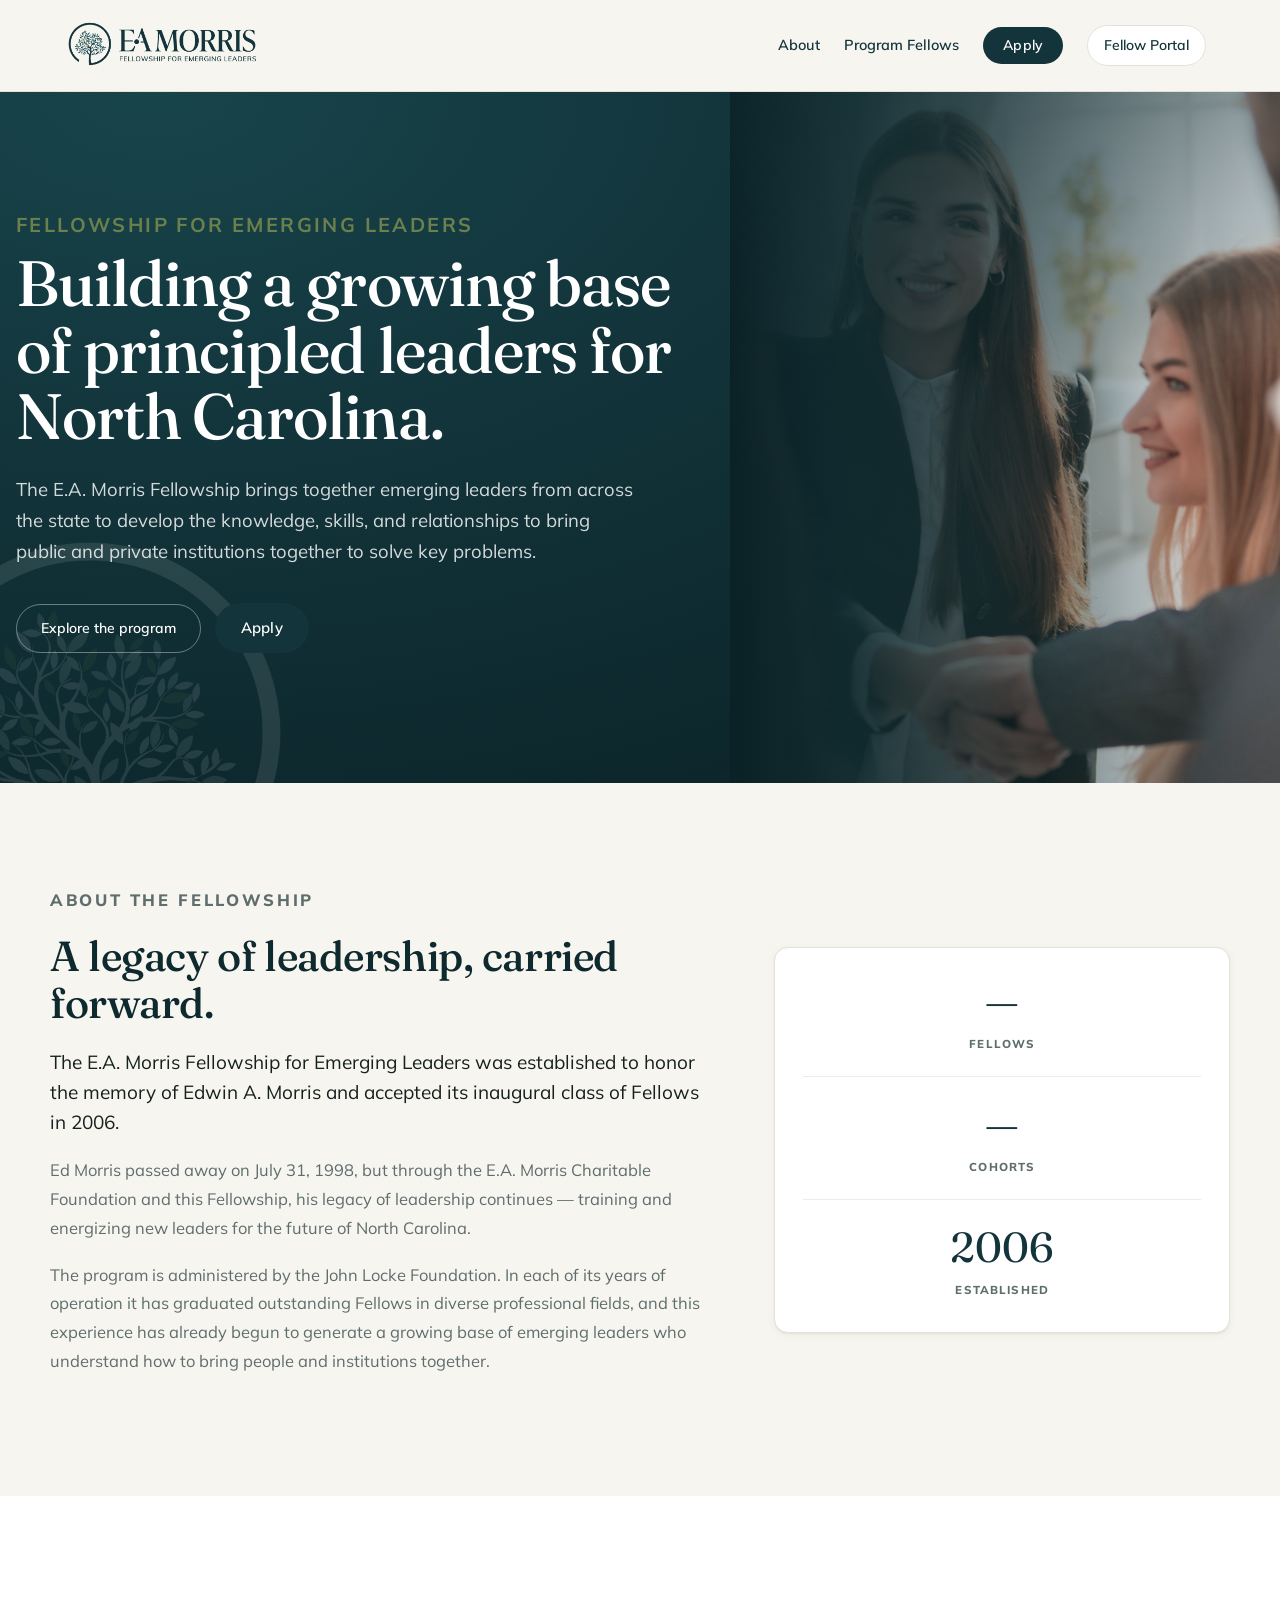
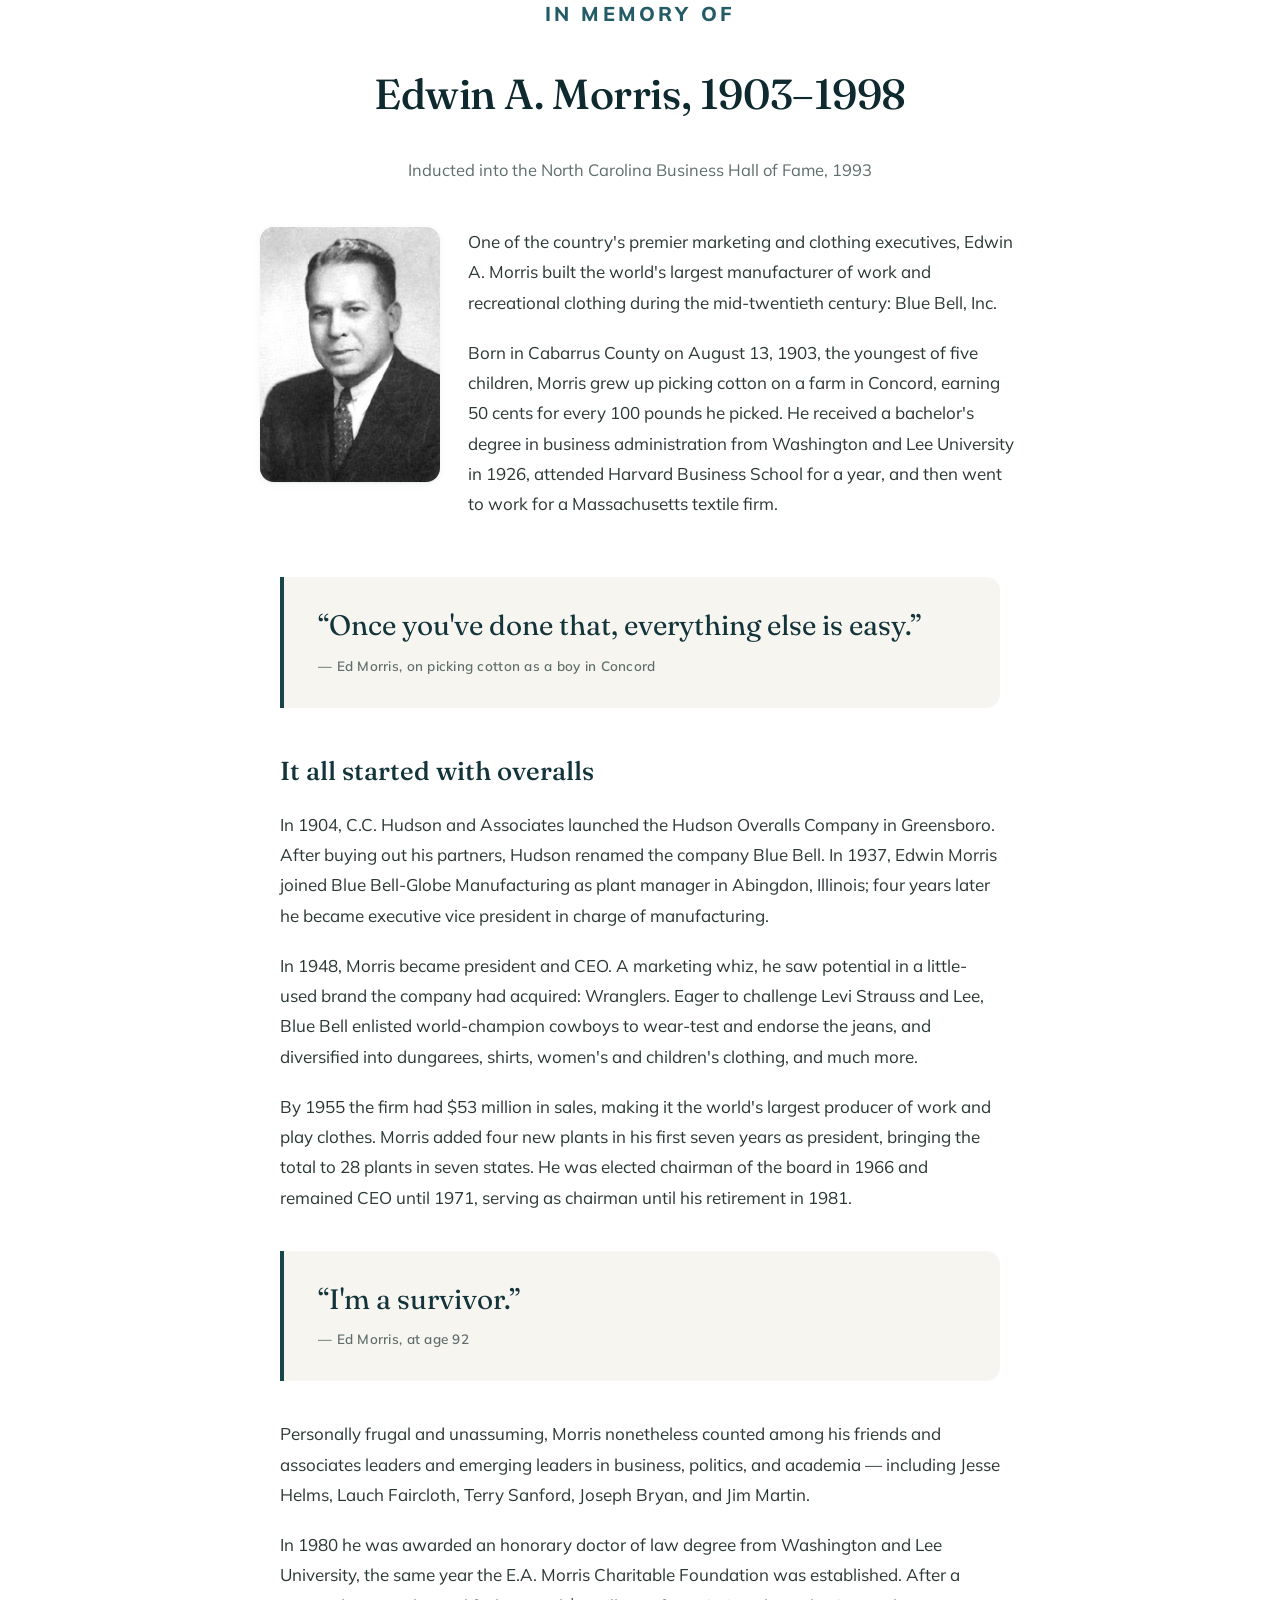
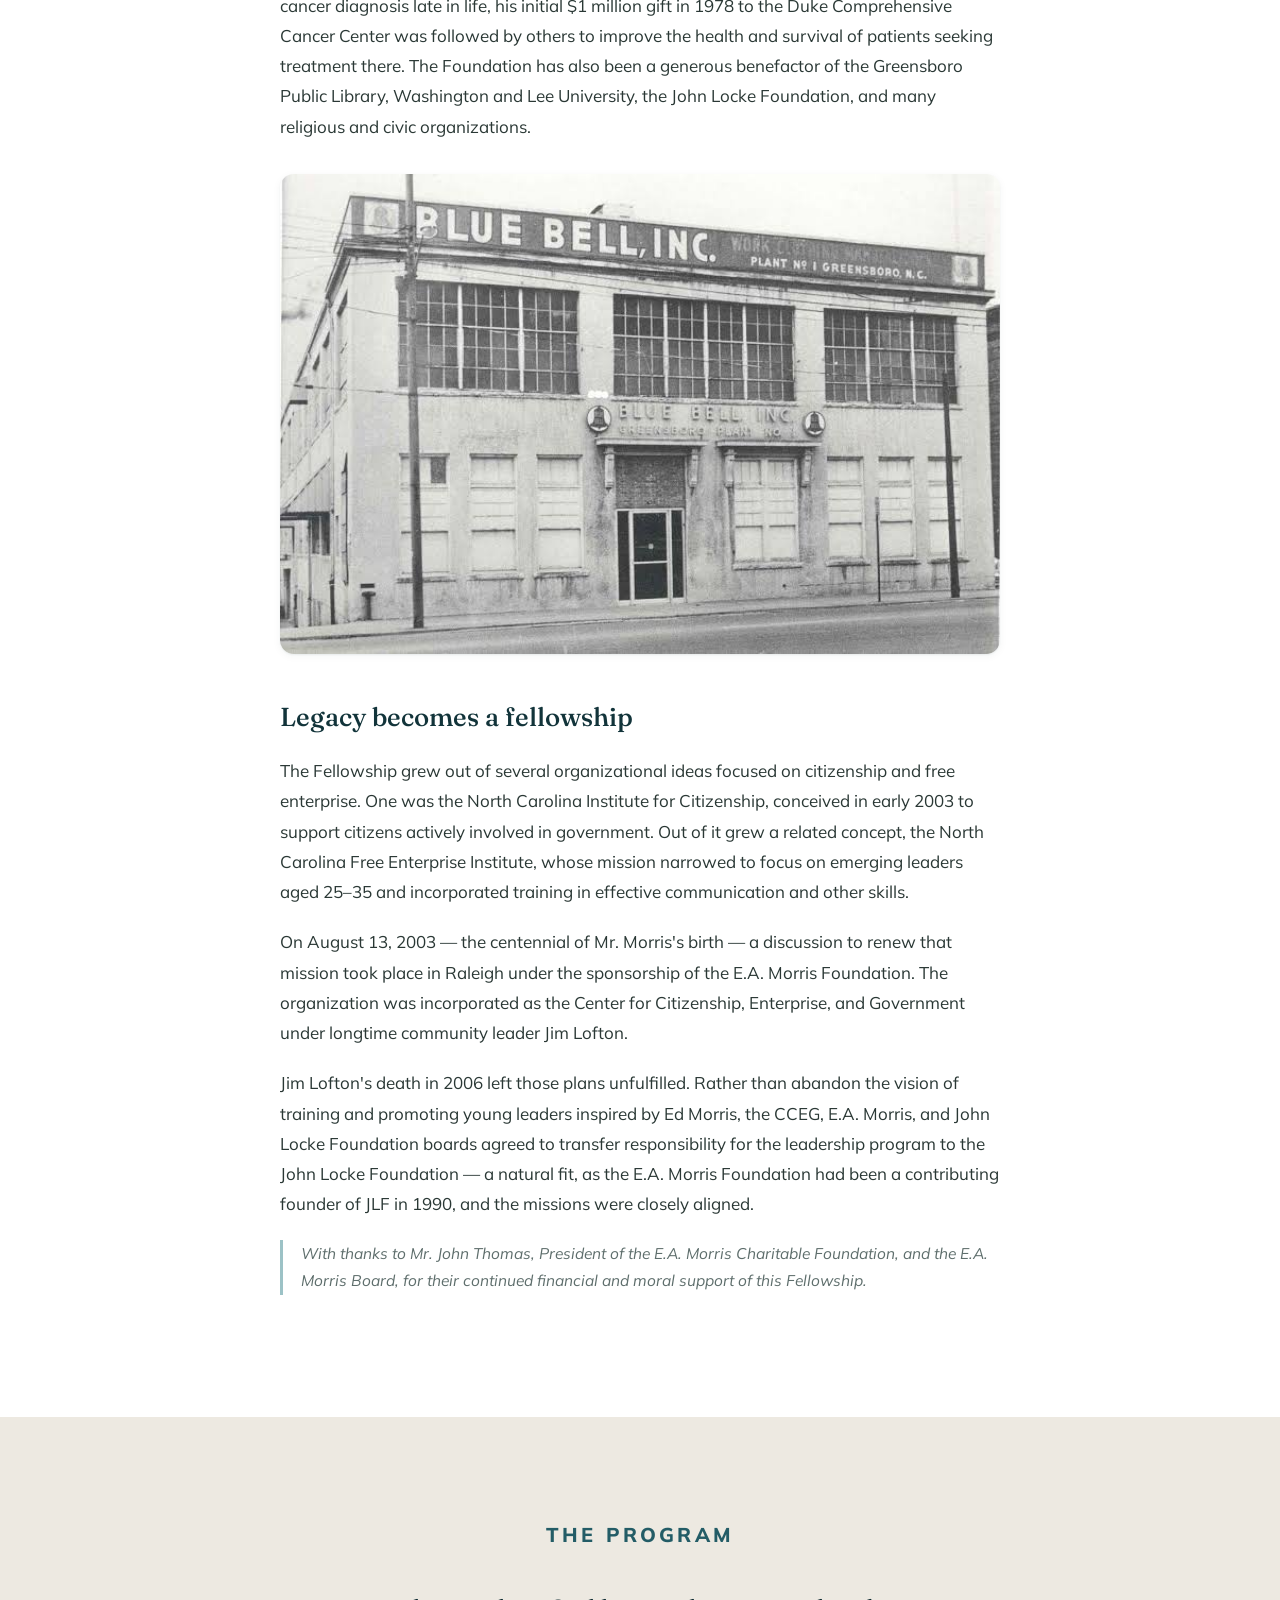
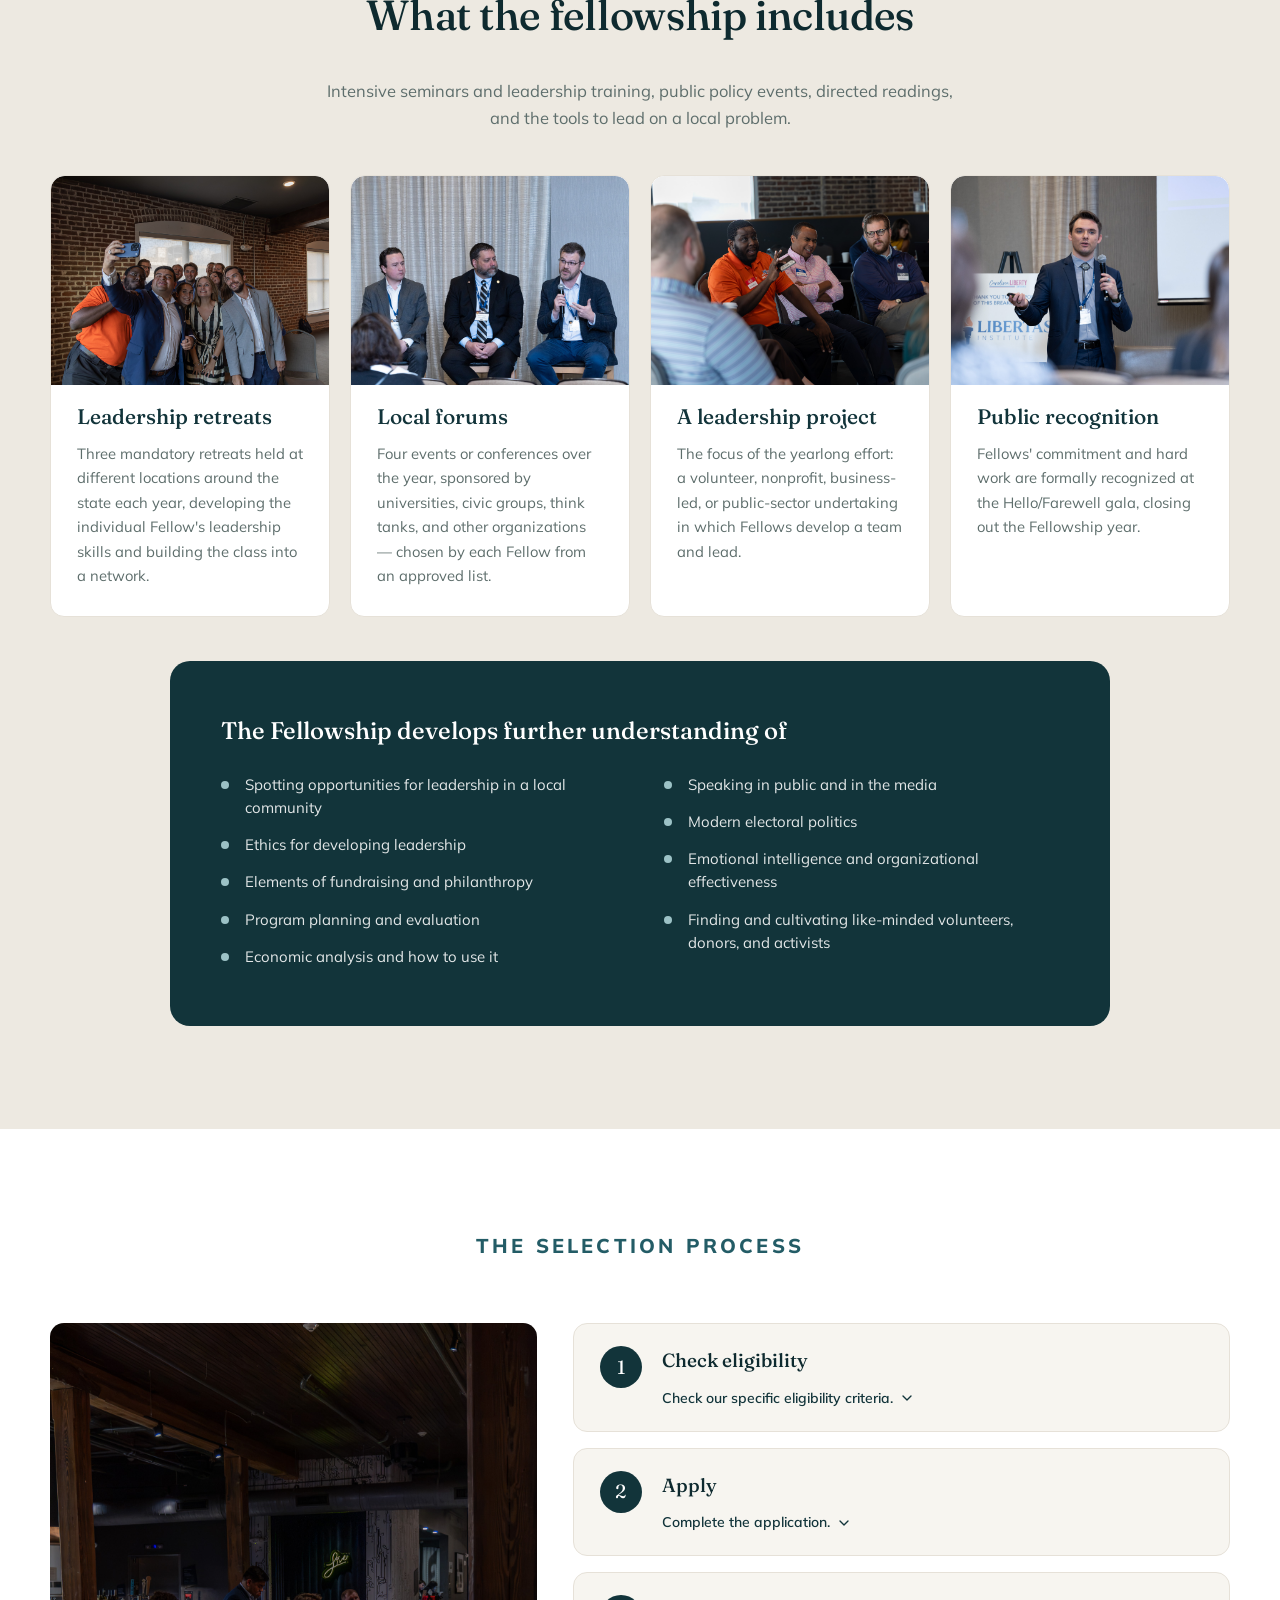
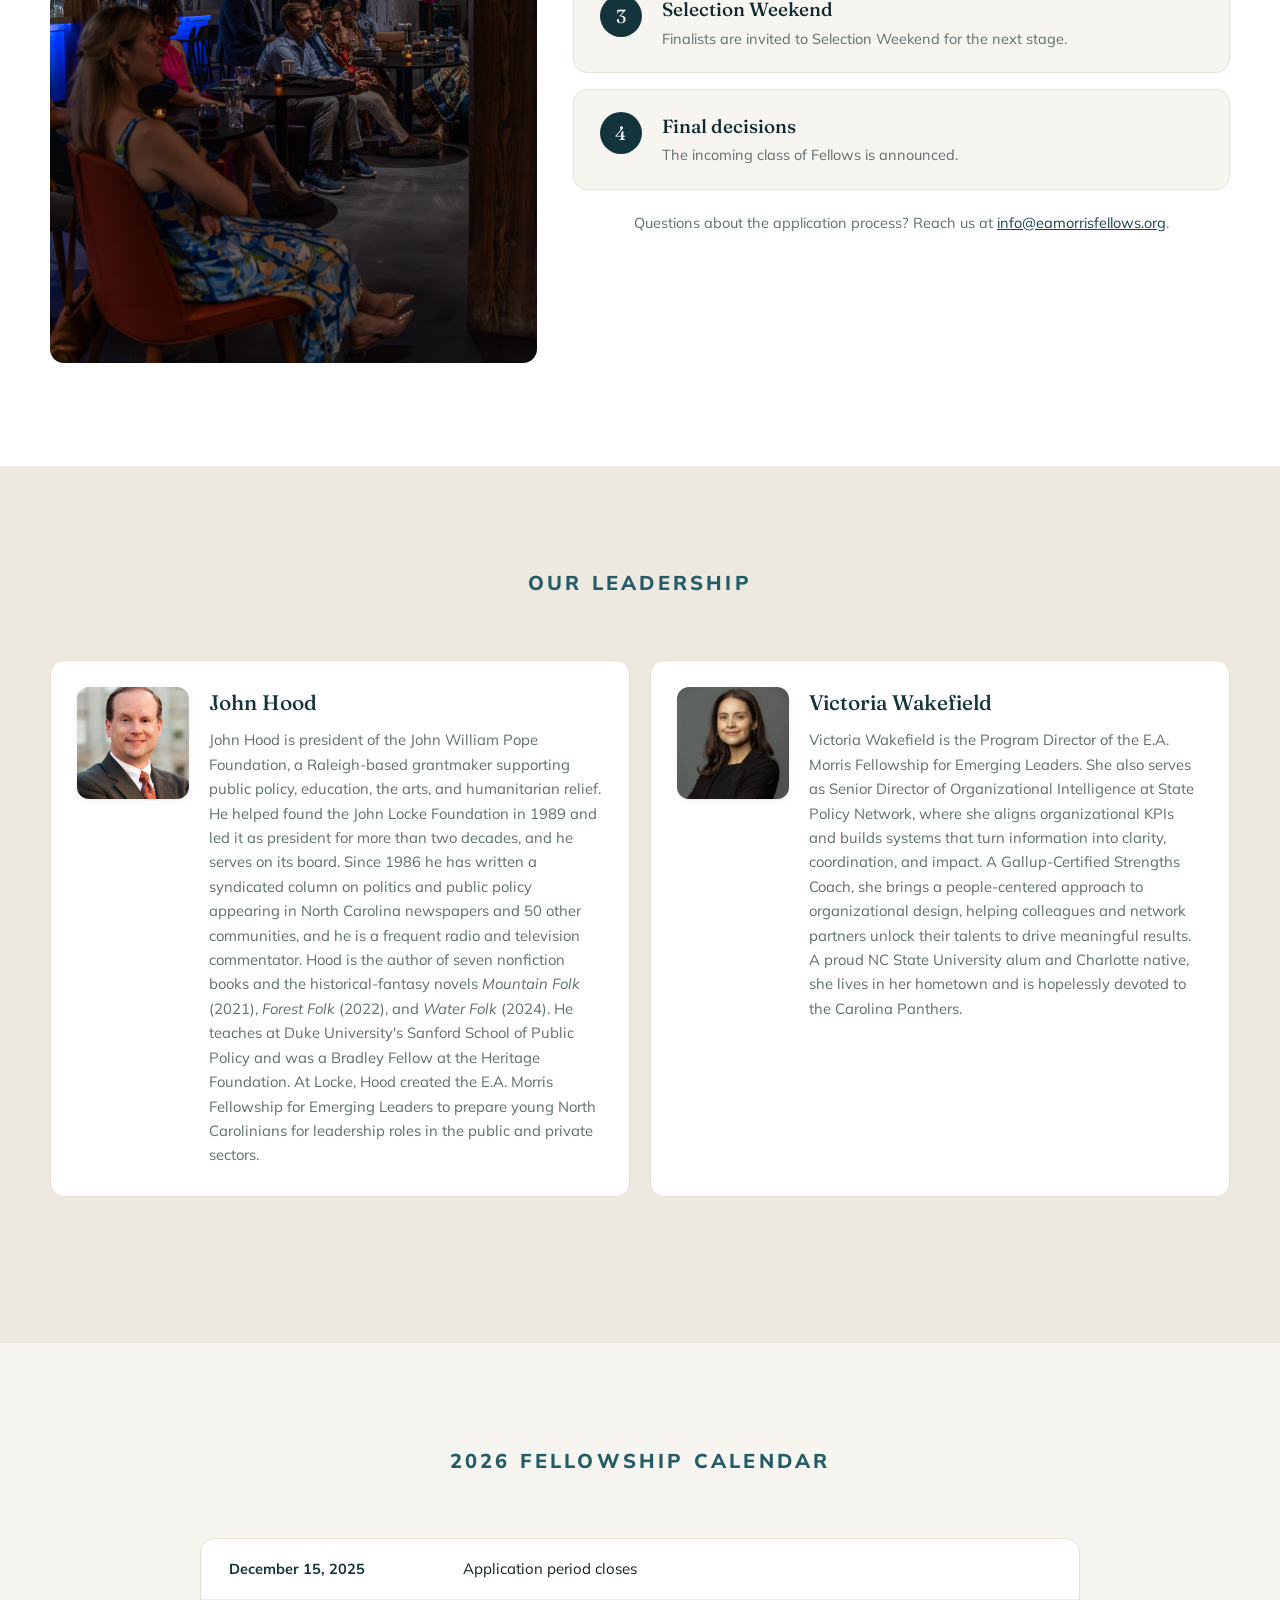
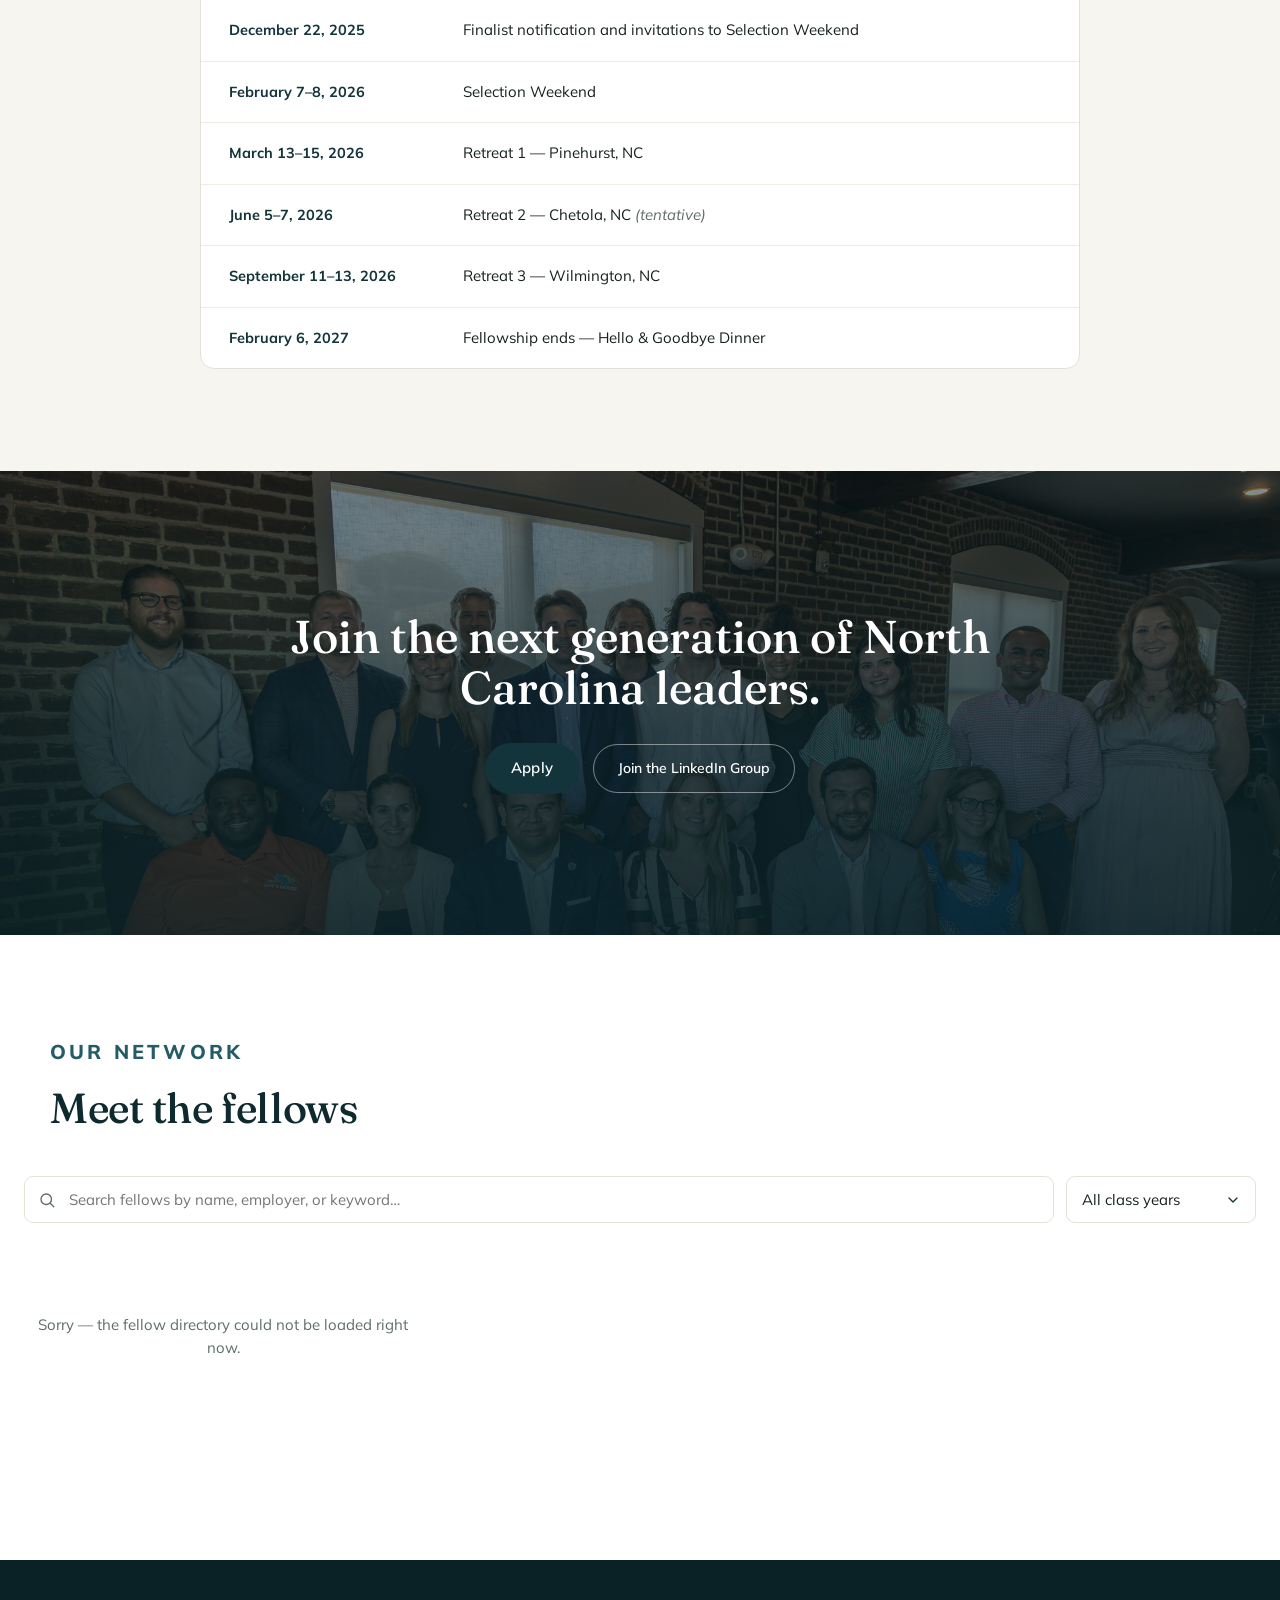
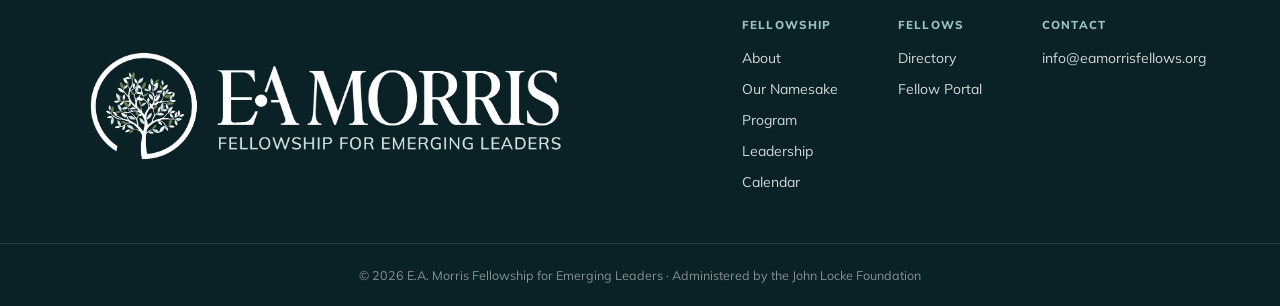
==== index.html @ ca5af984 "Set hero text nudge to 8px" ====
<!DOCTYPE html>
<html lang="en">
<head>
  <meta charset="UTF-8" />
  <meta name="viewport" content="width=device-width, initial-scale=1.0" />
  <title>E.A. Morris Fellowship for Emerging Leaders</title>
  <meta name="description" content="The E.A. Morris Fellowship for Emerging Leaders — building a growing base of principled leaders for the future of North Carolina." />
  <link rel="icon" href="Stylesheet+Logos/EAMorris-Icon-Color.png" />
  <link rel="preconnect" href="https://fonts.googleapis.com" />
  <link rel="preconnect" href="https://fonts.gstatic.com" crossorigin />
  <link href="https://fonts.googleapis.com/css2?family=Fraunces:opsz,wght@9..144,400;9..144,500;9..144,600;9..144,700&family=Mulish:wght@300;400;500;600;700&display=swap" rel="stylesheet" />
  <link rel="stylesheet" href="style.css?v=24" />
</head>
<body class="landing-body">
  <header class="site-header">
    <div class="site-header-inner">
      <a href="index.html" class="site-logo-link">
        <img class="site-logo" src="Stylesheet+Logos/EAMorris-Color-Horizontal.png" alt="EA Morris" />
      </a>
      <button class="menu-toggle" id="menuToggle" aria-label="Open menu" aria-expanded="false">
        <span></span><span></span><span></span>
      </button>
      <nav class="site-nav" id="siteNav">
        <a href="#about">About</a>
        <a href="#fellows">Program Fellows</a>
        <a href="#selection" class="btn-primary btn-apply">Apply</a>
        <a href="login.html" class="btn-ghost">Fellow Portal</a>
      </nav>
    </div>
  </header>

  <main>
    <!-- =============================== HERO =============================== -->
    <section class="hero">
      <div class="hero-inner">
        <p class="eyebrow">Fellowship for Emerging Leaders</p>
        <h1 class="hero-title">
          Building a growing base of principled leaders for North Carolina.
        </h1>
        <p class="hero-sub">
          The E.A. Morris Fellowship brings together emerging leaders from across
          the state to develop the knowledge, skills, and relationships to bring
          public and private institutions together to solve key problems.
        </p>
        <div class="hero-cta">
          <a href="#program" class="btn-ghost btn-ghost-light">Explore the program</a>
          <a href="#selection" class="btn-primary btn-inline">Apply</a>
        </div>
      </div>
      <div class="hero-photo-wrap" aria-hidden="true">
        <img class="hero-photo" src="AdobeStock_334153259.jpeg" alt="" onerror="this.parentElement.style.display='none'" />
      </div>
      <img class="hero-ring" src="Stylesheet+Logos/EAMorris-Icon-LightColor.png" alt="" aria-hidden="true" />
    </section>

    <!-- =============================== ABOUT ============================== -->
    <section id="about" class="section about-section">
      <div class="about-grid">
        <div class="about-copy">
          <p class="eyebrow eyebrow-dark">About the fellowship</p>
          <h2 class="section-title">A legacy of leadership, carried forward.</h2>
          <p class="lede">
            The E.A. Morris Fellowship for Emerging Leaders was established to
            honor the memory of Edwin A. Morris and accepted its inaugural class
            of Fellows in 2006.
          </p>
          <p>
            Ed Morris passed away on July 31, 1998, but through the E.A. Morris
            Charitable Foundation and this Fellowship, his legacy of leadership
            continues — training and energizing new leaders for the future of
            North Carolina.
          </p>
          <p>
            The program is administered by the John Locke Foundation. In each of
            its years of operation it has graduated outstanding Fellows in
            diverse professional fields, and this experience has already begun to
            generate a growing base of emerging leaders who understand how to
            bring people and institutions together.
          </p>
        </div>
        <aside class="about-stats">
          <div class="stat">
            <span class="stat-num" id="statFellows">—</span>
            <span class="stat-label">Fellows</span>
          </div>
          <div class="stat">
            <span class="stat-num" id="statCohorts">—</span>
            <span class="stat-label">Cohorts</span>
          </div>
          <div class="stat">
            <span class="stat-num" id="statYears">2006</span>
            <span class="stat-label">Established</span>
          </div>
        </aside>
      </div>
    </section>

    <!-- ============================== LEGACY ============================== -->
    <section id="legacy" class="section legacy-section">
      <div class="section-head center">
        <p class="eyebrow eyebrow-dark">In memory of</p>
        <h2 class="section-title">Edwin A. Morris, 1903&ndash;1998</h2>
        <p class="section-sub">Inducted into the North Carolina Business Hall of Fame, 1993</p>
      </div>

      <div class="bio-intro">
        <figure class="bio-portrait">
          <img src="EdMorrisSM.jpg" alt="Edwin A. Morris" onerror="this.parentElement.style.display='none'" />
        </figure>
        <div class="bio-intro-copy">
          <p>
            One of the country's premier marketing and clothing executives, Edwin
            A. Morris built the world's largest manufacturer of work and
            recreational clothing during the mid-twentieth century: Blue Bell, Inc.
          </p>
          <p>
            Born in Cabarrus County on August 13, 1903, the youngest of five
            children, Morris grew up picking cotton on a farm in Concord, earning
            50 cents for every 100 pounds he picked. He received a bachelor's
            degree in business administration from Washington and Lee University in
            1926, attended Harvard Business School for a year, and then went to work
            for a Massachusetts textile firm.
          </p>
        </div>
      </div>

      <div class="prose">
        <figure class="pullquote">
          <blockquote>&ldquo;Once you've done that, everything else is easy.&rdquo;</blockquote>
          <figcaption>— Ed Morris, on picking cotton as a boy in Concord</figcaption>
        </figure>

        <h3 class="prose-head">It all started with overalls</h3>
        <p>
          In 1904, C.C. Hudson and Associates launched the Hudson Overalls
          Company in Greensboro. After buying out his partners, Hudson renamed
          the company Blue Bell. In 1937, Edwin Morris joined Blue Bell-Globe
          Manufacturing as plant manager in Abingdon, Illinois; four years later
          he became executive vice president in charge of manufacturing.
        </p>
        <p>
          In 1948, Morris became president and CEO. A marketing whiz, he saw
          potential in a little-used brand the company had acquired: Wranglers.
          Eager to challenge Levi Strauss and Lee, Blue Bell enlisted
          world-champion cowboys to wear-test and endorse the jeans, and
          diversified into dungarees, shirts, women's and children's clothing,
          and much more.
        </p>
        <p>
          By 1955 the firm had $53 million in sales, making it the world's largest
          producer of work and play clothes. Morris added four new plants in his
          first seven years as president, bringing the total to 28 plants in
          seven states. He was elected chairman of the board in 1966 and remained
          CEO until 1971, serving as chairman until his retirement in 1981.
        </p>

        <figure class="pullquote">
          <blockquote>&ldquo;I'm a survivor.&rdquo;</blockquote>
          <figcaption>— Ed Morris, at age 92</figcaption>
        </figure>

        <p>
          Personally frugal and unassuming, Morris nonetheless counted among his
          friends and associates leaders and emerging leaders in business,
          politics, and academia — including Jesse Helms, Lauch Faircloth, Terry
          Sanford, Joseph Bryan, and Jim Martin.
        </p>
        <p>
          In 1980 he was awarded an honorary doctor of law degree from Washington
          and Lee University, the same year the E.A. Morris Charitable Foundation
          was established. After a cancer diagnosis late in life, his initial
          $1 million gift in 1978 to the Duke Comprehensive Cancer Center was
          followed by others to improve the health and survival of patients
          seeking treatment there. The Foundation has also been a generous
          benefactor of the Greensboro Public Library, Washington and Lee
          University, the John Locke Foundation, and many religious and civic
          organizations.
        </p>

        <figure class="bio-wide" aria-hidden="true">
          <img src="images.jpeg" alt="Historical photograph from Edwin A. Morris's career" onerror="this.parentElement.style.display='none'" />
        </figure>

        <h3 class="prose-head">Legacy becomes a fellowship</h3>
        <p>
          The Fellowship grew out of several organizational ideas focused on
          citizenship and free enterprise. One was the North Carolina Institute
          for Citizenship, conceived in early 2003 to support citizens actively
          involved in government. Out of it grew a related concept, the North
          Carolina Free Enterprise Institute, whose mission narrowed to focus on
          emerging leaders aged 25&ndash;35 and incorporated training in effective
          communication and other skills.
        </p>
        <p>
          On August 13, 2003 — the centennial of Mr. Morris's birth — a
          discussion to renew that mission took place in Raleigh under the
          sponsorship of the E.A. Morris Foundation. The organization was
          incorporated as the Center for Citizenship, Enterprise, and Government
          under longtime community leader Jim Lofton.
        </p>
        <p>
          Jim Lofton's death in 2006 left those plans unfulfilled. Rather than
          abandon the vision of training and promoting young leaders inspired by
          Ed Morris, the CCEG, E.A. Morris, and John Locke Foundation boards
          agreed to transfer responsibility for the leadership program to the
          John Locke Foundation — a natural fit, as the E.A. Morris Foundation
          had been a contributing founder of JLF in 1990, and the missions were
          closely aligned.
        </p>
        <p class="prose-note">
          With thanks to Mr. John Thomas, President of the E.A. Morris Charitable
          Foundation, and the E.A. Morris Board, for their continued financial
          and moral support of this Fellowship.
        </p>
      </div>
    </section>

    <!-- ============================== PROGRAM ============================= -->
    <section id="program" class="section program-section">
      <div class="section-head center">
        <p class="eyebrow eyebrow-dark">The program</p>
        <h2 class="section-title">What the fellowship includes</h2>
        <p class="section-sub">
          Intensive seminars and leadership training, public policy events,
          directed readings, and the tools to lead on a local problem.
        </p>
      </div>

      <div class="feature-grid">
        <div class="feature">
          <img class="feature-img" src="6N2A9871.jpg" alt="" onerror="this.style.display='none'" />
          <h3>Leadership retreats</h3>
          <p>
            Three mandatory retreats held at different locations around the
            state each year, developing the individual Fellow's leadership
            skills and building the class into a network.
          </p>
        </div>
        <div class="feature">
          <img class="feature-img" src="6N2A5479-1.jpg" alt="" onerror="this.style.display='none'" />
          <h3>Local forums</h3>
          <p>
            Four events or conferences over the year, sponsored by universities,
            civic groups, think tanks, and other organizations — chosen by each
            Fellow from an approved list.
          </p>
        </div>
        <div class="feature">
          <img class="feature-img" src="6N2A9530.jpg" alt="" onerror="this.style.display='none'" />
          <h3>A leadership project</h3>
          <p>
            The focus of the yearlong effort: a volunteer, nonprofit,
            business-led, or public-sector undertaking in which Fellows develop a
            team and lead.
          </p>
        </div>
        <div class="feature">
          <img class="feature-img" src="6N2A5671-1.jpg" alt="" onerror="this.style.display='none'" />
          <h3>Public recognition</h3>
          <p>
            Fellows' commitment and hard work are formally recognized at the
            Hello/Farewell gala, closing out the Fellowship year.
          </p>
        </div>
      </div>

      <div class="topics">
        <h3 class="topics-head">The Fellowship develops further understanding of</h3>
        <ul class="topics-list">
          <li>Spotting opportunities for leadership in a local community</li>
          <li>Ethics for developing leadership</li>
          <li>Elements of fundraising and philanthropy</li>
          <li>Program planning and evaluation</li>
          <li>Economic analysis and how to use it</li>
          <li>Speaking in public and in the media</li>
          <li>Modern electoral politics</li>
          <li>Emotional intelligence and organizational effectiveness</li>
          <li>Finding and cultivating like-minded volunteers, donors, and activists</li>
        </ul>
      </div>
    </section>

    <!-- ============================= SELECTION ============================ -->
    <section id="selection" class="section selection-section">
      <div class="section-head center">
        <p class="eyebrow eyebrow-dark">The Selection Process</p>
      </div>
      <div class="selection-layout">
        <figure class="selection-photo">
          <img src="6N2A9311.jpg" alt="" onerror="this.parentElement.style.display='none'" />
        </figure>
        <div class="selection-steps">
      <ol class="steps">
        <li><span class="step-num">1</span><div><h3>Check eligibility</h3>
          <details class="eligibility">
            <summary>Check our specific eligibility criteria. <svg class="step-chevron" viewBox="0 0 24 24" aria-hidden="true"><path d="M6 9l6 6 6-6" fill="none" stroke="currentColor" stroke-width="2" stroke-linecap="round" stroke-linejoin="round"/></svg></summary>
            <ul>
              <li>Between the ages of 25 and 40.</li>
              <li>Must be a resident of North Carolina and a U.S. citizen.</li>
              <li>Must be willing to complete a special project requiring teamwork, leadership, and innovative thinking on a local level.</li>
              <li>Candidates should avoid creating conflicting commitments with concurrent professional or personal development programs.</li>
              <li>Must be willing and able to attend all program events associated with the Fellowship.</li>
              <li>Must not be the spouse of a current or past Fellow.</li>
            </ul>
            <h4>Desirable characteristics</h4>
            <ul>
              <li>Interest and commitment to ethical, principled, and effective leadership, as demonstrated within a professional, government, church or community setting.</li>
              <li>Personal qualities should include integrity, intelligence and confidence, plus strong organizational, and oral and written communication skills.</li>
              <li>Professional or community experience that demonstrates work ethic, competence, leadership, reliability, and overall performance.</li>
              <li>Personal goals that are focused, positive, and include future-oriented objectives.</li>
            </ul>
          </details>
        </div></li>
        <li><span class="step-num">2</span><div><h3>Apply</h3>
          <details class="apply-details">
            <summary>Complete the application. <svg class="step-chevron" viewBox="0 0 24 24" aria-hidden="true"><path d="M6 9l6 6 6-6" fill="none" stroke="currentColor" stroke-width="2" stroke-linecap="round" stroke-linejoin="round"/></svg></summary>
            <p>Follow the application packet instructions and submit your application, résumé, and references by the deadline.</p>
          </details>
        </div></li>
        <li><span class="step-num">3</span><div><h3>Selection Weekend</h3><p>Finalists are invited to Selection Weekend for the next stage.</p></div></li>
        <li><span class="step-num">4</span><div><h3>Final decisions</h3><p>The incoming class of Fellows is announced.</p></div></li>
      </ol>
      <p class="calendar-note">
        Questions about the application process? Reach us at
        <a href="mailto:info@eamorrisfellows.org">info@eamorrisfellows.org</a>.
      </p>
        </div>
      </div>
    </section>

    <!-- ============================== LEADERSHIP ============================= -->
    <section id="leadership" class="section leadership-section">
      <div class="section-head center">
        <p class="eyebrow eyebrow-dark">Our Leadership</p>
      </div>
      <div class="feature-grid">
        <div class="feature leadership-card">
          <img class="leader-photo" src="John-Hood-e1689003712813.jpeg" alt="John Hood" onerror="this.style.display='none'" />
          <div class="leader-body">
            <h3>John Hood</h3>
          <p>
            John Hood is president of the John William Pope Foundation, a
            Raleigh-based grantmaker supporting public policy, education, the
            arts, and humanitarian relief. He helped found the John Locke
            Foundation in 1989 and led it as president for more than two
            decades, and he serves on its board. Since 1986 he has written a
            syndicated column on politics and public policy appearing in
            North Carolina newspapers and 50 other communities, and he is a
            frequent radio and television commentator. Hood is the author of
            seven nonfiction books and the historical-fantasy novels
            <em>Mountain Folk</em> (2021), <em>Forest Folk</em> (2022), and
            <em>Water Folk</em> (2024). He teaches at Duke University's Sanford
            School of Public Policy and was a Bradley Fellow at the Heritage
            Foundation. At Locke, Hood created the E.A. Morris Fellowship for
            Emerging Leaders to prepare young North Carolinians for leadership
            roles in the public and private sectors.
          </p>
          </div>
        </div>
        <div class="feature leadership-card">
          <img class="leader-photo" src="D48A9075-Edit-300x300-1.jpg" alt="Victoria Wakefield" onerror="this.style.display='none'" />
          <div class="leader-body">
            <h3>Victoria Wakefield</h3>
          <p>
            Victoria Wakefield is the Program Director of the E.A. Morris
            Fellowship for Emerging Leaders. She also serves as Senior
            Director of Organizational Intelligence at State Policy Network,
            where she aligns organizational KPIs and builds systems that turn
            information into clarity, coordination, and impact. A
            Gallup-Certified Strengths Coach, she brings a people-centered
            approach to organizational design, helping colleagues and network
            partners unlock their talents to drive meaningful results. A proud
            NC State University alum and Charlotte native, she lives in her
            hometown and is hopelessly devoted to the Carolina Panthers.
          </p>
          </div>
        </div>
      </div>
    </section>

    <!-- ============================= CALENDAR ============================= -->
    <section id="calendar" class="section calendar-section">
      <div class="section-head center">
        <p class="eyebrow eyebrow-dark">2026 Fellowship Calendar</p>
      </div>
      <div class="calendar-table">
        <div class="cal-row"><span class="cal-date">December 15, 2025</span><span class="cal-event">Application period closes</span></div>
        <div class="cal-row"><span class="cal-date">December 22, 2025</span><span class="cal-event">Finalist notification and invitations to Selection Weekend</span></div>
        <div class="cal-row"><span class="cal-date">February 7&ndash;8, 2026</span><span class="cal-event">Selection Weekend</span></div>
        <div class="cal-row"><span class="cal-date">March 13&ndash;15, 2026</span><span class="cal-event">Retreat 1 — Pinehurst, NC</span></div>
        <div class="cal-row"><span class="cal-date">June 5&ndash;7, 2026</span><span class="cal-event">Retreat 2 — Chetola, NC <em>(tentative)</em></span></div>
        <div class="cal-row"><span class="cal-date">September 11&ndash;13, 2026</span><span class="cal-event">Retreat 3 — Wilmington, NC</span></div>
        <div class="cal-row"><span class="cal-date">February 6, 2027</span><span class="cal-event">Fellowship ends — Hello &amp; Goodbye Dinner</span></div>
      </div>
    </section>

    <!-- ============================== FINAL CTA =========================== -->
    <section class="final-cta">
      <img class="final-cta-photo" src="6N2A9860.jpg" alt="" onerror="this.style.display='none'" />
      <div class="final-cta-overlay" aria-hidden="true"></div>
      <div class="final-cta-inner">
        <h2 class="final-cta-title">Join the next generation of North Carolina leaders.</h2>
        <div class="final-cta-buttons">
          <a href="#selection" class="btn-primary btn-inline">Apply</a>
          <a href="#" class="btn-ghost btn-ghost-light">Join the LinkedIn Group</a>
        </div>
      </div>
    </section>

    <!-- ============================== FELLOWS ============================= -->
    <section id="fellows" class="section fellows-section">
      <div class="section-head">
        <div>
          <p class="eyebrow eyebrow-dark">Our network</p>
          <h2 class="section-title">Meet the fellows</h2>
        </div>
      </div>

      <div class="toolbar">
        <div class="search">
          <svg viewBox="0 0 24 24" aria-hidden="true"><path d="M21 21l-4.3-4.3M11 18a7 7 0 1 1 0-14 7 7 0 0 1 0 14z" fill="none" stroke="currentColor" stroke-width="1.8" stroke-linecap="round"/></svg>
          <input type="search" id="fellowSearch" placeholder="Search fellows by name, employer, or keyword…" />
        </div>
        <select id="classYear" class="select"><option value="">All class years</option></select>
      </div>

      <div id="fellowGrid" class="fellow-grid"></div>
      <p class="empty" id="emptyState" hidden>No fellows match your search.</p>
      <div class="load-more-wrap">
        <button class="btn-ghost" id="loadMore" hidden>Show more fellows</button>
      </div>
    </section>
  </main>

  <footer class="site-footer">
    <div class="site-footer-inner">
      <div class="footer-brand">
        <a href="index.html" class="footer-logo-link">
          <img class="footer-logo" src="Stylesheet+Logos/EAMorris-LightColor-Horizontal.png" alt="EA Morris" />
        </a>
      </div>
      <div class="footer-cols">
        <div>
          <h4>Fellowship</h4>
          <a href="#about">About</a>
          <a href="#legacy">Our Namesake</a>
          <a href="#program">Program</a>
          <a href="#leadership">Leadership</a>
          <a href="#calendar">Calendar</a>
        </div>
        <div>
          <h4>Fellows</h4>
          <a href="#fellows">Directory</a>
          <a href="login.html">Fellow Portal</a>
        </div>
        <div>
          <h4>Contact</h4>
          <a href="mailto:info@eamorrisfellows.org">info@eamorrisfellows.org</a>
        </div>
      </div>
    </div>
    <p class="footer-fine">
      © <span id="year"></span> E.A. Morris Fellowship for Emerging Leaders ·
      Administered by the John Locke Foundation
    </p>
  </footer>

  <!-- Fellow bio modal -->
  <div class="modal-scrim" id="modalScrim" hidden></div>
  <div class="modal" id="modal" hidden role="dialog" aria-modal="true" aria-label="Fellow biography">
    <button class="modal-close" id="modalClose" aria-label="Close">×</button>
    <div class="modal-body" id="modalBody"></div>
  </div>

  <script src="config.js?v=6"></script>
  <script src="demo-data.js?v=6"></script>
  <script src="landing.js?v=6"></script>
</body>
</html>
---- style.css ----
/* ==========================================================================
   EA Morris Fellowship — Portal styles
   Brand: deep teal, cream, serif headlines (IvyPresto → Fraunces),
   sans body (Muli → Mulish).
   ========================================================================== */

:root {
  --teal-950: #0A2126;
  --teal-900: #0E2A2F;
  --teal-800: #12343A; /* primary brand colour, sampled from the logo */
  --teal-700: #18444C;
  --teal-600: #235C66;
  --teal-500: #2F7480;
  --teal-300: #9CC2C6;
  --teal-100: #DCEAEB;

  --cream: #F7F5F0;
  --cream-dark: #EDE9E1;
  --paper: #FFFFFF;
  --ink: #16211F;
  --muted: #5E6E6C;
  --line: #E6E1D8;
  --line-soft: #F0ECE4;

  --gold: #C8A24A;

  --deep-teal: #0E414D;
  --olive-green: #6B804D;
  --pale-mint: #D0E3E1;
  --dark-teal: #12343A; /* same as --teal-800 */
  --color-white: #FFFFFF; /* same as --paper */

  --radius: 14px;
  --radius-sm: 9px;
  --shadow-sm: 0 1px 2px rgba(18, 52, 58, 0.06), 0 2px 8px rgba(18, 52, 58, 0.05);
  --shadow-md: 0 6px 22px rgba(18, 52, 58, 0.10);
  --shadow-lg: 0 24px 60px rgba(18, 52, 58, 0.22);

  --serif: "Fraunces", Georgia, "Times New Roman", serif;
  --sans: "Mulish", -apple-system, BlinkMacSystemFont, "Segoe UI", Roboto, sans-serif;
}

* { box-sizing: border-box; }

/* The `hidden` attribute must always win. Several components below set an
   explicit `display` (e.g. `.gate { display: flex }`), which otherwise
   overrides the browser's default `[hidden] { display: none }`. */
[hidden] { display: none !important; }

html, body { margin: 0; padding: 0; }

body {
  font-family: var(--sans);
  color: var(--ink);
  background: var(--cream);
  -webkit-font-smoothing: antialiased;
  line-height: 1.5;
}

h1, h2, h3, h4 { font-family: var(--serif); font-weight: 500; margin: 0; }

a { color: var(--teal-700); }

button { font-family: inherit; cursor: pointer; }

input, select { font-family: inherit; }

/* ==========================================================================
   Buttons & form controls
   ========================================================================== */
.btn-primary {
  display: inline-flex;
  align-items: center;
  justify-content: center;
  gap: 10px;
  width: 100%;
  padding: 14px 20px;
  border: none;
  border-radius: var(--radius-sm);
  background: var(--teal-800);
  color: #fff;
  font-size: 15px;
  font-weight: 600;
  letter-spacing: 0.01em;
  text-decoration: none;
  transition: background 0.18s ease, transform 0.12s ease;
}
.btn-primary:hover { background: var(--teal-700); }
.btn-primary:active { transform: translateY(1px); }
.btn-primary.loading { pointer-events: none; }
.btn-primary .spinner { display: none; }

.btn-primary.loading .btn-label { opacity: 0.55; }
.btn-primary.loading .spinner {
  display: inline-block;
  width: 16px; height: 16px;
  border: 2px solid rgba(255, 255, 255, 0.4);
  border-top-color: #fff;
  border-radius: 50%;
  animation: spin 0.7s linear infinite;
}

.btn-small {
  display: inline-block;
  padding: 8px 14px;
  border-radius: 999px;
  background: var(--teal-100);
  color: var(--teal-800);
  font-size: 13px;
  font-weight: 600;
  text-decoration: none;
  transition: background 0.16s ease;
}
.btn-small:hover { background: var(--teal-300); }

.btn-ghost {
  padding: 9px 16px;
  border: 1px solid var(--line);
  border-radius: 999px;
  background: #fff;
  color: var(--teal-800);
  font-size: 14px;
  font-weight: 600;
  text-decoration: none;
  transition: border-color 0.16s ease, background 0.16s ease;
}
.btn-ghost:hover { border-color: var(--teal-500); background: var(--teal-100); }

input[type="password"],
input[type="text"],
input[type="search"],
.select {
  width: 100%;
  padding: 13px 15px;
  border: 1px solid var(--line);
  border-radius: var(--radius-sm);
  background: #fff;
  color: var(--ink);
  font-size: 15px;
  outline: none;
  transition: border-color 0.16s ease, box-shadow 0.16s ease;
}
input:focus, .select:focus {
  border-color: var(--teal-500);
  box-shadow: 0 0 0 3px rgba(47, 116, 128, 0.15);
}
.select {
  -webkit-appearance: none;
  -moz-appearance: none;
  appearance: none;
  padding-right: 44px;
  background-image: url("data:image/svg+xml,%3Csvg xmlns='http://www.w3.org/2000/svg' width='16' height='16' viewBox='0 0 24 24' fill='none' stroke='%2312343A' stroke-width='2' stroke-linecap='round' stroke-linejoin='round'%3E%3Cpath d='M6 9l6 6 6-6'/%3E%3C/svg%3E");
  background-repeat: no-repeat;
  background-position: right 14px center;
  background-size: 16px 16px;
  cursor: pointer;
}

@keyframes spin { to { transform: rotate(360deg); } }

/* ==========================================================================
   Auth (login) page
   ========================================================================== */
.auth-body { min-height: 100vh; }

.auth-layout {
  display: grid;
  grid-template-columns: 1.05fr 1fr;
  min-height: 100vh;
}

.auth-brand {
  position: relative;
  overflow: hidden;
  background:
    radial-gradient(120% 120% at 15% 0%, var(--teal-700) 0%, var(--teal-800) 45%, var(--teal-950) 100%);
  color: #fff;
  display: flex;
  align-items: center;
  padding: 64px clamp(28px, 4vw, 64px) 64px clamp(32px, 6vw, 96px);
}
.auth-brand-inner { position: relative; z-index: 2; max-width: 520px; width: 100%; margin-right: auto; }

.brand-link { display: inline-flex; align-items: center; margin-bottom: 44px; }
.brand-logo { height: auto; width: auto; max-height: clamp(110px, 12vw, 170px); max-width: 100%; }

.auth-headline {
  font-size: clamp(38px, 4.4vw, 60px);
  line-height: 1.04;
  letter-spacing: -0.01em;
  margin-bottom: 22px;
}

.auth-sub {
  font-size: 17px;
  line-height: 1.65;
  color: rgba(255, 255, 255, 0.82);
  max-width: 440px;
  margin: 0;
}

.auth-points { list-style-type: disc; margin: 0; padding-left: 22px; }
.auth-points li {
  margin-bottom: 14px;
  font-size: 15px;
  color: rgba(255, 255, 255, 0.9);
}

/* Decorative tree icon, echoing the brand mark */
.auth-ring {
  position: absolute;
  right: -120px; bottom: -140px;
  width: 420px; height: auto;
  opacity: 0.08;
  z-index: 1;
  pointer-events: none;
}

.auth-panel {
  display: flex;
  align-items: center;
  justify-content: center;
  padding: 48px 24px;
  background: var(--cream);
}

.auth-card {
  width: 100%;
  max-width: 400px;
  background: var(--paper);
  border: 1px solid var(--line);
  border-radius: 20px;
  padding: 44px 40px;
  box-shadow: var(--shadow-md);
}
.auth-card-logo { display: none; height: 34px; width: auto; margin-bottom: 24px; }

.auth-title { font-size: 30px; margin-bottom: 6px; }
.auth-hint { color: var(--muted); font-size: 14.5px; margin: 0 0 28px; }

.field { margin-bottom: 18px; }
.field label {
  display: block;
  font-size: 13px;
  font-weight: 700;
  letter-spacing: 0.02em;
  text-transform: uppercase;
  color: var(--teal-700);
  margin-bottom: 8px;
}

.password-wrap { position: relative; }
.password-wrap input { padding-right: 64px; }
.toggle-pw {
  position: absolute;
  right: 6px; top: 50%;
  transform: translateY(-50%);
  border: none;
  background: none;
  color: var(--teal-600);
  font-size: 13px;
  font-weight: 700;
  padding: 8px 10px;
  border-radius: 7px;
}
.toggle-pw:hover { background: var(--teal-100); }

.error-message {
  color: #B4341F;
  font-size: 13.5px;
  margin: 9px 0 0;
  min-height: 18px;
}

.auth-foot {
  margin: 22px 0 0;
  text-align: center;
  font-size: 12.5px;
  color: var(--muted);
}

/* ==========================================================================
   App shell
   ========================================================================== */
.app-body { background: var(--cream); }

.gate {
  position: fixed;
  inset: 0;
  display: flex;
  flex-direction: column;
  align-items: center;
  justify-content: center;
  gap: 18px;
  background: var(--cream);
  color: var(--muted);
  z-index: 50;
}
.gate-spinner {
  width: 34px; height: 34px;
  border: 3px solid var(--teal-100);
  border-top-color: var(--teal-700);
  border-radius: 50%;
  animation: spin 0.8s linear infinite;
}

.app-header {
  position: sticky;
  top: 0;
  z-index: 30;
  background: rgba(255, 255, 255, 0.92);
  backdrop-filter: saturate(140%) blur(10px);
  border-bottom: 1px solid var(--line);
}
.app-header-inner {
  max-width: 1180px;
  margin: 0 auto;
  padding: 14px 24px;
  display: flex;
  align-items: center;
  gap: 28px;
}
.app-logo { height: 48px; width: auto; }

.tabs { display: flex; gap: 4px; margin-left: 8px; }
.tab {
  border: none;
  background: none;
  padding: 10px 16px 8px;
  font-size: 15px;
  font-weight: 600;
  color: var(--muted);
  text-decoration: none;
  border-bottom: 2px solid transparent;
  transition: border-color 0.16s ease, color 0.16s ease;
}
.tab:hover { color: var(--teal-600); border-bottom-color: var(--teal-300); }
.tab.active { color: var(--teal-800); border-bottom-color: var(--teal-800); }

.header-actions { margin-left: auto; display: flex; align-items: center; gap: 12px; }

.app-main {
  max-width: 1180px;
  margin: 0 auto;
  padding: 40px 24px 80px;
}

.panel { display: none; }
.panel.active { display: block; animation: fade 0.25s ease; }
@keyframes fade { from { opacity: 0; transform: translateY(6px); } to { opacity: 1; transform: none; } }

.panel-head {
  display: flex;
  align-items: flex-end;
  justify-content: space-between;
  gap: 16px;
  margin-bottom: 24px;
}
.panel-title { font-size: 34px; letter-spacing: -0.01em; }
.panel-desc { color: var(--muted); margin: 6px 0 0; font-size: 15px; }
.count {
  font-size: 13px;
  font-weight: 700;
  color: var(--teal-700);
  background: var(--teal-100);
  padding: 7px 14px;
  border-radius: 999px;
  white-space: nowrap;
}

.toolbar {
  display: flex;
  flex-wrap: wrap;
  gap: 12px;
  margin-bottom: 28px;
}
.search {
  position: relative;
  flex: 1 1 320px;
  min-width: 240px;
}
.search svg {
  position: absolute;
  left: 14px; top: 50%;
  transform: translateY(-50%);
  width: 18px; height: 18px;
  color: var(--muted);
  pointer-events: none;
}
.search input { padding-left: 44px; }
.toolbar .select { flex: 0 1 190px; min-width: 150px; cursor: pointer; }

/* --------------------------- Job cards -------------------------------- */
.card-grid {
  display: grid;
  grid-template-columns: repeat(auto-fill, minmax(320px, 1fr));
  gap: 20px;
}
.job-card {
  position: relative;
  background: var(--paper);
  border: 1px solid var(--line);
  border-radius: var(--radius);
  padding: 24px;
  display: flex;
  flex-direction: column;
  gap: 14px;
  transition: box-shadow 0.2s ease, transform 0.2s ease, border-color 0.2s ease;
}
.job-card:hover {
  box-shadow: var(--shadow-md);
  transform: translateY(-2px);
  border-color: var(--teal-300);
}
.job-card.featured { border-color: var(--teal-500); }
.job-card.featured {
  border-left: 4px solid var(--teal-700);
}
.ribbon {
  align-self: flex-start;
  font-size: 11px;
  font-weight: 800;
  letter-spacing: 0.08em;
  text-transform: uppercase;
  color: var(--gold);
  background: rgba(200, 162, 74, 0.12);
  padding: 4px 10px;
  border-radius: 999px;
}
.job-top { display: flex; gap: 14px; align-items: center; }
.job-mark {
  flex: none;
  width: 46px; height: 46px;
  border-radius: 11px;
  background: var(--teal-800);
  color: #fff;
  font-family: var(--serif);
  font-size: 17px;
  display: flex;
  align-items: center;
  justify-content: center;
}
.job-title { font-size: 20px; line-height: 1.25; }
.job-company { margin: 3px 0 0; font-size: 14px; font-weight: 600; color: var(--teal-700); }
.job-desc { margin: 0; font-size: 14px; color: var(--muted); line-height: 1.6; flex-grow: 1; }
.job-foot {
  display: flex;
  align-items: center;
  justify-content: space-between;
  gap: 12px;
  padding-top: 14px;
  border-top: 1px solid var(--line-soft);
}
.job-date { font-size: 12.5px; color: var(--muted); }

/* --------------------------- Fellow cards ----------------------------- */
.fellow-grid {
  display: grid;
  grid-template-columns: repeat(auto-fill, minmax(300px, 1fr));
  gap: 18px;
}
.fellow-card {
  display: flex;
  gap: 16px;
  background: var(--paper);
  border: 1px solid var(--line);
  border-radius: var(--radius);
  padding: 20px;
  cursor: pointer;
  transition: box-shadow 0.2s ease, transform 0.2s ease, border-color 0.2s ease;
}
.fellow-card:hover,
.fellow-card:focus-visible {
  box-shadow: var(--shadow-md);
  transform: translateY(-2px);
  border-color: var(--teal-300);
  outline: none;
}
.fellow-links {
  display: flex;
  gap: 8px;
  margin-top: 10px;
}
.fellow-link {
  display: inline-flex;
  align-items: center;
  justify-content: center;
  width: 30px;
  height: 30px;
  border-radius: 50%;
  background: var(--teal-100);
  color: var(--teal-800);
  transition: background 0.16s ease, color 0.16s ease, transform 0.12s ease;
}
.fellow-link svg { width: 15px; height: 15px; }
.fellow-link:hover {
  background: var(--teal-800);
  color: #fff;
  transform: translateY(-1px);
}
.avatar {
  flex: none;
  width: 54px; height: 54px;
  border-radius: 50%;
  background: linear-gradient(150deg, var(--teal-600), var(--teal-800));
  color: #fff;
  font-family: var(--serif);
  font-size: 19px;
  display: flex;
  align-items: center;
  justify-content: center;
}
.avatar-lg { width: 78px; height: 78px; font-size: 28px; margin: 0 auto 16px; }
.fellow-info { min-width: 0; }
.fellow-name { font-size: 19px; }
.fellow-title { margin: 3px 0 1px; font-size: 14px; color: var(--ink); }
.fellow-company { margin: 0 0 10px; font-size: 13.5px; font-weight: 600; color: var(--teal-700); }

.chips { display: flex; flex-wrap: wrap; gap: 6px; }
.chip {
  font-size: 12px;
  font-weight: 600;
  color: var(--muted);
  background: var(--pale-mint);
  border: 1px solid var(--line);
  padding: 4px 10px;
  border-radius: 999px;
}
.chip-solid { background: var(--teal-100); border-color: transparent; color: var(--teal-700); }

.empty {
  text-align: center;
  color: var(--muted);
  padding: 48px 0;
  font-size: 15px;
}

.app-footer {
  max-width: 1180px;
  margin: 0 auto;
  padding: 26px 24px 48px;
  border-top: 1px solid var(--line);
  display: flex;
  justify-content: space-between;
  gap: 12px;
  font-size: 13px;
  color: var(--muted);
}
.footer-note { font-style: italic; }

/* ----------------------------- Drawer --------------------------------- */
.drawer-scrim {
  position: fixed;
  inset: 0;
  background: rgba(14, 42, 47, 0.45);
  z-index: 40;
  animation: fade 0.2s ease;
}
.drawer {
  position: fixed;
  top: 0; right: 0;
  height: 100%;
  width: min(430px, 92vw);
  background: var(--paper);
  box-shadow: var(--shadow-lg);
  z-index: 41;
  padding: 34px 30px 40px;
  overflow-y: auto;
  transform: translateX(100%);
  transition: transform 0.24s cubic-bezier(0.2, 0.7, 0.3, 1);
}
.drawer.open { transform: translateX(0); }
.drawer-close {
  position: absolute;
  top: 16px; right: 18px;
  width: 38px; height: 38px;
  border: none;
  border-radius: 50%;
  background: var(--cream);
  color: var(--teal-800);
  font-size: 22px;
  line-height: 1;
}
.drawer-close:hover { background: var(--teal-100); }
.drawer-head { text-align: center; padding-bottom: 24px; border-bottom: 1px solid var(--line); }
.drawer-head h2 { font-size: 27px; margin-bottom: 4px; }
.drawer-block { margin-top: 26px; }
.drawer-block h4 {
  font-family: var(--sans);
  font-size: 12px;
  font-weight: 800;
  letter-spacing: 0.08em;
  text-transform: uppercase;
  color: var(--teal-700);
  margin-bottom: 10px;
}
.drawer-block p { margin: 0; font-size: 14.5px; color: var(--muted); line-height: 1.65; }
.detail-list { margin: 24px 0 0; display: grid; gap: 14px; }
.detail-list > div { display: flex; justify-content: space-between; gap: 16px; }
.detail-list dt { font-size: 13px; color: var(--muted); font-weight: 600; }
.detail-list dd { margin: 0; font-size: 14px; font-weight: 600; text-align: right; }
.drawer-actions { display: flex; gap: 12px; margin-top: 32px; }
.drawer-actions .btn-primary { width: auto; flex: 1; }

/* ==========================================================================
   Responsive
   ========================================================================== */
@media (max-width: 900px) {
  .auth-layout { grid-template-columns: 1fr; }
  .auth-brand { padding: 48px 28px 40px; }
  .brand-link { margin-bottom: 28px; }
  .brand-logo { max-height: 110px; max-width: 100%; }
  .auth-brand-inner .brand-link { display: flex; justify-content: center; }
  .auth-ring { display: none; }
  .auth-card-logo { display: block; }
  .auth-card { border: none; box-shadow: none; background: transparent; padding: 8px 4px 32px; }
  .auth-panel { background: var(--cream); }
}

@media (max-width: 720px) {
  .app-header-inner { flex-wrap: wrap; gap: 12px; }
  .tabs { order: 3; width: 100%; margin: 0; }
  .header-actions { margin-left: auto; }
  .panel-title { font-size: 27px; }
  .panel-head { flex-direction: column; align-items: flex-start; }
  .app-main { padding: 28px 18px 64px; }
  .app-header-inner { padding: 12px 18px; }
  .mode-pill { display: none; }
  .app-footer { padding: 20px 18px 40px; flex-direction: column; }
}

/* ==========================================================================
   Public landing page
   ========================================================================== */
html { scroll-behavior: smooth; }

.landing-body { background: var(--cream); }

/* --------------------------- Site header ------------------------------- */
.site-header {
  position: sticky;
  top: 0;
  z-index: 30;
  background: rgba(247, 245, 240, 0.9);
  backdrop-filter: saturate(150%) blur(12px);
  border-bottom: 1px solid var(--line);
}
.site-header-inner {
  max-width: 1180px;
  margin: 0 auto;
  padding: 18px 24px;
  display: flex;
  align-items: center;
  justify-content: space-between;
  gap: 24px;
  position: relative;
}
.site-logo-link { display: inline-flex; align-items: center; margin-left: -12px; }
.site-logo { height: 55px; width: auto; }

.site-nav {
  display: flex;
  align-items: center;
  gap: 24px;
}
.site-nav > a:not(.btn-ghost) {
  display: inline-flex;
  align-items: center;
  font-size: 14.5px;
  font-weight: 600;
  line-height: 1.2;
  color: var(--teal-800);
  text-decoration: none;
  padding: 10px 0;
  border-bottom: 2px solid transparent;
  transition: border-color 0.16s ease, color 0.16s ease;
}
.site-nav > a:not(.btn-ghost):hover { color: var(--teal-600); border-bottom-color: var(--teal-300); }
.site-nav > a.btn-apply {
  width: auto;
  padding: 10px 20px;
  border-bottom: none;
  border-radius: 999px;
  font-size: 14px;
  color: #fff;
}
.site-nav > a.btn-apply:hover { border-bottom: none; }

/* Mobile menu toggle */
.menu-toggle {
  display: none;
  flex-direction: column;
  justify-content: center;
  gap: 4px;
  width: 40px; height: 40px;
  border: 1px solid var(--line);
  border-radius: 10px;
  background: #fff;
  padding: 0 9px;
}
.menu-toggle span {
  display: block;
  height: 2px;
  background: var(--teal-800);
  border-radius: 2px;
  transition: transform 0.2s ease, opacity 0.2s ease;
}
.menu-toggle[aria-expanded="true"] span:nth-child(1) { transform: translateY(6px) rotate(45deg); }
.menu-toggle[aria-expanded="true"] span:nth-child(2) { opacity: 0; }
.menu-toggle[aria-expanded="true"] span:nth-child(3) { transform: translateY(-6px) rotate(-45deg); }

/* -------------------------------- Hero --------------------------------- */
.hero {
  position: relative;
  overflow: hidden;
  background:
    radial-gradient(120% 130% at 12% 0%, var(--teal-700) 0%, var(--teal-800) 42%, var(--teal-950) 100%);
  color: #fff;
  padding: clamp(64px, 10vw, 122px) 24px clamp(72px, 11vw, 130px);
  scroll-margin-top: 76px;
}
.hero-inner { position: relative; z-index: 2; max-width: 1180px; margin: 0 auto 0 -8px; }

.eyebrow {
  font-size: 20px;
  font-weight: 800;
  letter-spacing: 0.16em;
  text-transform: uppercase;
  color: var(--olive-green);
  margin: 0 0 18px;
}
.hero .eyebrow {
  font-size: clamp(12px, 1.6vw, 20px);
  letter-spacing: 0.12em;
  font-weight: 700;
  margin: 0 0 14px;
  line-height: 1.1;
}
.eyebrow-dark { color: var(--teal-600); }

.hero-title {
  font-size: clamp(36px, 5.4vw, 64px);
  line-height: 1.04;
  letter-spacing: -0.015em;
  max-width: 16ch;
  margin: 0 0 24px;
}
.hero-sub {
  font-size: clamp(16px, 1.5vw, 18.5px);
  line-height: 1.68;
  color: rgba(255, 255, 255, 0.82);
  max-width: 620px;
  margin: 0 0 36px;
}
.hero-cta { display: flex; flex-wrap: wrap; align-items: center; gap: 14px; }
.btn-inline { width: auto; padding: 14px 26px; border-radius: 999px; }

.btn-ghost-light {
  background: transparent;
  border-color: rgba(255, 255, 255, 0.38);
  color: #fff;
  padding: 13px 24px;
}
.btn-ghost-light:hover {
  background: rgba(255, 255, 255, 0.1);
  border-color: rgba(255, 255, 255, 0.68);
}

.hero-photo-wrap {
  position: absolute;
  right: 0;
  top: 0;
  bottom: 0;
  width: 43%;
  z-index: 1;
  pointer-events: none;
  overflow: hidden;
}
.hero-photo {
  width: 100%;
  height: 100%;
  object-fit: cover;
  display: block;
}
.hero-photo-wrap::after {
  content: "";
  position: absolute;
  inset: 0;
  background:
    linear-gradient(180deg, rgba(14, 42, 47, 0.45) 0%, transparent 40%),
    linear-gradient(90deg,
      var(--teal-950) 0%,
      rgba(14, 42, 47, 0.92) 22%,
      rgba(14, 42, 47, 0.72) 44%,
      rgba(14, 42, 47, 0.46) 64%,
      rgba(14, 42, 47, 0.22) 82%,
      rgba(14, 42, 47, 0.06) 94%,
      transparent 100%);
  pointer-events: none;
}
.hero-ring {
  position: absolute;
  left: -120px;
  bottom: -160px;
  width: 420px;
  height: auto;
  opacity: 0.10;
  z-index: 1;
  pointer-events: none;
}

/* ------------------------------ Sections ------------------------------- */
.section { padding: clamp(56px, 8vw, 104px) 24px; scroll-margin-top: 76px; }

.section-head {
  max-width: 1180px;
  margin: 0 auto 44px;
  display: flex;
  align-items: flex-end;
  justify-content: space-between;
  gap: 24px;
}
.section-head.center {
  flex-direction: column;
  align-items: center;
  text-align: center;
  max-width: 780px;
}
.section-title {
  font-size: clamp(27px, 3.4vw, 42px);
  letter-spacing: -0.01em;
  line-height: 1.12;
  color: var(--teal-900);
  margin: 0;
}
.section-sub {
  color: var(--muted);
  font-size: 16.5px;
  line-height: 1.65;
  margin: 14px 0 0;
  max-width: 640px;
}
.section-head.center .section-sub { margin-left: auto; margin-right: auto; }

.about-section { background: var(--cream); }
.legacy-section { background: var(--paper); }
.program-section { background: var(--cream-dark); }
.selection-section { background: var(--paper); }
.calendar-section { background: var(--cream); }
.fellows-section { background: var(--paper); }
.leadership-section { background: var(--cream-dark); }

/* ------------------------------- About --------------------------------- */
.about-grid {
  max-width: 1180px;
  margin: 0 auto;
  display: grid;
  grid-template-columns: 1.45fr 1fr;
  gap: clamp(32px, 5vw, 64px);
  align-items: center;
}
.about-copy p { font-size: 16.5px; line-height: 1.75; color: var(--muted); margin: 0 0 18px; }
.about-copy .lede { font-size: 19px; line-height: 1.6; color: var(--ink); }
.about-copy .section-title { margin-bottom: 20px; }

.about-stats {
  display: grid;
  gap: 4px;
  background: var(--paper);
  border: 1px solid var(--line);
  border-radius: var(--radius);
  padding: 10px 28px;
  box-shadow: var(--shadow-sm);
}
.stat {
  padding: 22px 0;
  border-bottom: 1px solid var(--line-soft);
  text-align: center;
}
.stat:last-child { border-bottom: none; }
.stat-num {
  display: block;
  font-family: var(--serif);
  font-size: 42px;
  line-height: 1;
  color: var(--teal-800);
  margin-bottom: 8px;
}
.stat-label {
  font-size: 11.5px;
  font-weight: 800;
  letter-spacing: 0.1em;
  text-transform: uppercase;
  color: var(--muted);
}

/* ------------------------------- Prose --------------------------------- */
.bio-intro {
  max-width: 760px;
  margin: 0 auto 28px;
  display: grid;
  grid-template-columns: 180px 1fr;
  gap: 28px;
  align-items: start;
}
.bio-portrait {
  margin: 0;
}
.bio-portrait img {
  width: 100%;
  height: auto;
  max-height: 260px;
  object-fit: cover;
  display: block;
  border-radius: var(--radius);
  box-shadow: var(--shadow-sm);
}
.bio-intro-copy p {
  font-size: 17px;
  line-height: 1.78;
  color: #2A3835;
  margin: 0 0 20px;
}
.bio-wide {
  max-width: 760px;
  margin: 32px auto;
}
.bio-wide img {
  width: 100%;
  height: auto;
  display: block;
  border-radius: var(--radius);
  box-shadow: var(--shadow-sm);
}

.prose {
  max-width: 720px;
  margin: 0 auto;
  font-size: 17px;
  line-height: 1.78;
  color: #2A3835;
}
.prose p { margin: 0 0 20px; }
.prose-head {
  font-size: clamp(21px, 2.4vw, 26px);
  color: var(--teal-800);
  margin: 40px 0 16px;
}
.prose-note {
  font-style: italic;
  color: var(--muted);
  font-size: 15.5px;
  border-left: 3px solid var(--teal-300);
  padding-left: 18px;
  margin-top: 30px;
}

.pullquote {
  margin: 38px 0;
  padding: 30px 34px;
  background: var(--cream);
  border-left: 4px solid var(--teal-700);
  border-radius: 0 var(--radius) var(--radius) 0;
}
.pullquote blockquote {
  margin: 0 0 10px;
  font-family: var(--serif);
  font-size: clamp(21px, 2.6vw, 28px);
  line-height: 1.3;
  color: var(--teal-800);
}
.pullquote figcaption {
  font-size: 13.5px;
  font-weight: 600;
  letter-spacing: 0.02em;
  color: var(--muted);
}

/* ------------------------------ Program -------------------------------- */
.feature-grid {
  max-width: 1180px;
  margin: 0 auto 44px;
  display: grid;
  grid-template-columns: repeat(auto-fit, minmax(238px, 1fr));
  gap: 20px;
}

/* Program cards: 4 -> 2 columns, never a lone third card */
#program .feature-grid {
  grid-template-columns: repeat(4, 1fr);
}
@media (max-width: 1024px) {
  #program .feature-grid { grid-template-columns: repeat(2, 1fr); }
}
@media (max-width: 480px) {
  #program .feature-grid { grid-template-columns: 1fr; }
}
.feature {
  background: var(--paper);
  border: 1px solid var(--line);
  border-radius: var(--radius);
  padding: 26px 26px 28px;
  overflow: hidden;
}

.feature-img {
  display: block;
  width: calc(100% + 52px);
  margin: -26px -26px 16px -26px;
  aspect-ratio: 4 / 3;
  object-fit: cover;
  border-radius: var(--radius) var(--radius) 0 0;
}
.feature h3 { font-size: 21px; color: var(--teal-800); margin-bottom: 10px; }
.feature p { margin: 0; font-size: 14.8px; line-height: 1.65; color: var(--muted); }

/* Leadership cards: headshot left, bio right */
#leadership .feature.leadership-card {
  display: flex;
  gap: 20px;
  align-items: flex-start;
}
.leader-photo {
  flex: none;
  width: 112px;
  height: 112px;
  object-fit: cover;
  border-radius: 12px;
  box-shadow: var(--shadow-sm);
}
.leader-body { min-width: 0; flex: 1; }
.leader-body h3 { font-size: 21px; color: var(--teal-800); margin-bottom: 10px; }
.leader-body p { margin: 0; font-size: 14.8px; line-height: 1.65; color: var(--muted); }

.topics {
  max-width: 940px;
  margin: 0 auto;
  background: var(--teal-800);
  border-radius: 20px;
  padding: clamp(30px, 4vw, 52px) clamp(24px, 4vw, 56px);
}
.topics-head {
  font-size: clamp(20px, 2.3vw, 24px);
  color: #fff;
  margin: 0 0 24px;
}
.topics-list {
  list-style: none;
  margin: 0;
  padding: 0;
  columns: 2;
  column-gap: 48px;
}
.topics-list li {
  position: relative;
  padding-left: 24px;
  margin-bottom: 14px;
  font-size: 15px;
  line-height: 1.55;
  color: rgba(255, 255, 255, 0.88);
  break-inside: avoid;
}
.topics-list li::before {
  content: "";
  position: absolute;
  left: 0;
  top: 8px;
  width: 8px;
  height: 8px;
  border-radius: 50%;
  background: var(--teal-300);
}

/* ----------------------------- Selection ------------------------------- */
.selection-layout {
  max-width: 1180px;
  margin: 0 auto;
  display: grid;
  grid-template-columns: 1fr 1.35fr;
  gap: 36px;
  align-items: start;
}
.selection-photo {
  margin: 0;
  border-radius: var(--radius);
  overflow: hidden;
  position: sticky;
  top: 96px;
}
.selection-photo img {
  width: 100%;
  height: auto;
  max-height: 640px;
  min-height: 360px;
  object-fit: cover;
  display: block;
}
.selection-steps { min-width: 0; }
.steps {
  max-width: 880px;
  margin: 0 auto;
  padding: 0;
  list-style: none;
  display: grid;
  gap: 16px;
}
.steps li {
  display: flex;
  align-items: flex-start;
  gap: 20px;
  background: var(--cream);
  border: 1px solid var(--line);
  border-radius: var(--radius);
  padding: 22px 26px;
  cursor: pointer;
  transition: box-shadow 0.18s ease, transform 0.18s ease, border-color 0.18s ease, background 0.18s ease;
}
.steps li:hover {
  box-shadow: var(--shadow-md);
  transform: translateY(-2px);
  border-color: var(--teal-300);
  background: #fff;
}
.step-num {
  flex: none;
  width: 42px;
  height: 42px;
  border-radius: 50%;
  background: var(--teal-800);
  color: #fff;
  font-family: var(--serif);
  font-size: 19px;
  display: flex;
  align-items: center;
  justify-content: center;
}
.steps h3 { font-size: 19px; color: var(--teal-900); margin-bottom: 3px; }
.steps p { margin: 0; font-size: 14.5px; line-height: 1.6; color: var(--muted); }

.steps details {
  margin-top: 10px;
}
.steps details summary {
  font-size: 14px;
  font-weight: 600;
  color: var(--teal-800);
  cursor: pointer;
  list-style: none;
  display: inline-flex;
  align-items: center;
  gap: 6px;
}
.steps details summary::-webkit-details-marker { display: none; }
.steps details summary::marker { display: none; }
.step-chevron {
  width: 16px;
  height: 16px;
  transition: transform 0.2s ease;
  flex: none;
}
.steps details[open] .step-chevron {
  transform: rotate(180deg);
}
.eligibility ul {
  margin: 10px 0 0;
  padding: 0 0 0 20px;
  list-style: disc;
  color: var(--muted);
  font-size: 14.5px;
  line-height: 1.7;
}
.eligibility li { margin-bottom: 6px; }
.eligibility h4 {
  margin: 14px 0 8px;
  font-size: 15px;
  color: var(--teal-800);
}

/* ------------------------------ Calendar ------------------------------- */
.calendar-table {
  max-width: 880px;
  margin: 0 auto;
  background: var(--paper);
  border: 1px solid var(--line);
  border-radius: var(--radius);
  overflow: hidden;
}
.cal-row {
  display: flex;
  align-items: baseline;
  gap: 24px;
  padding: 19px 28px;
  border-bottom: 1px solid var(--line-soft);
}
.cal-row:last-child { border-bottom: none; }
.cal-date {
  flex: 0 0 210px;
  font-size: 14.5px;
  font-weight: 700;
  color: var(--teal-800);
}
.cal-event { font-size: 15px; color: var(--ink); }
.cal-event em { color: var(--muted); font-style: italic; }
.calendar-note {
  max-width: 880px;
  margin: 22px auto 0;
  text-align: center;
  font-size: 14.5px;
  color: var(--muted);
}

/* ------------------------------ Fellows -------------------------------- */
.fellow-class {
  margin: 2px 0 9px;
  font-size: 12px;
  font-weight: 800;
  letter-spacing: 0.06em;
  text-transform: uppercase;
  color: var(--teal-600);
}
.fellow-bio {
  margin: 0 0 12px;
  font-size: 13.8px;
  line-height: 1.62;
  color: var(--muted);
}
.read-more { font-size: 13px; font-weight: 700; color: var(--teal-700); }

.load-more-wrap { text-align: center; margin-top: 36px; }
.load-more-wrap .btn-ghost { padding: 13px 28px; font-size: 15px; }

/* ------------------------------- Modal --------------------------------- */
.modal-scrim {
  position: fixed;
  inset: 0;
  background: rgba(14, 42, 47, 0.5);
  backdrop-filter: blur(2px);
  z-index: 60;
  animation: fade 0.2s ease;
}
.modal {
  position: fixed;
  top: 50%;
  left: 50%;
  width: min(660px, 92vw);
  max-height: 86vh;
  overflow-y: auto;
  background: var(--paper);
  border-radius: 18px;
  box-shadow: var(--shadow-lg);
  z-index: 61;
  padding: 42px clamp(24px, 4vw, 46px);
  opacity: 0;
  transform: translate(-50%, -46%) scale(0.98);
  transition: opacity 0.2s ease, transform 0.2s ease;
}
.modal.open { opacity: 1; transform: translate(-50%, -50%) scale(1); }
.modal-close {
  position: absolute;
  top: 16px;
  right: 18px;
  width: 38px;
  height: 38px;
  border: none;
  border-radius: 50%;
  background: var(--cream);
  color: var(--teal-800);
  font-size: 22px;
  line-height: 1;
}
.modal-close:hover { background: var(--teal-100); }
.modal-head {
  text-align: center;
  padding-bottom: 22px;
  border-bottom: 1px solid var(--line);
  margin-bottom: 24px;
}
.modal-head h2 { font-size: 28px; color: var(--teal-900); margin-bottom: 6px; }
.modal-meta { margin: 0; font-size: 13.5px; font-weight: 600; color: var(--muted); }
.modal-bio p { margin: 0 0 18px; font-size: 15.5px; line-height: 1.76; color: var(--ink); }
.modal .btn-primary { width: auto; }

/* ------------------------------- Footer -------------------------------- */
.site-footer { background: var(--teal-950); color: #fff; }
.site-footer-inner {
  max-width: 1180px;
  margin: 0 auto;
  padding: 56px 24px 40px;
  display: flex;
  align-items: center;
  justify-content: space-between;
  flex-wrap: wrap;
  gap: 40px;
}
.footer-brand { display: flex; align-items: center; }
.footer-logo-link { display: inline-flex; align-items: center; }
.footer-logo { height: 138px; width: auto; }
.footer-cols { display: flex; flex-wrap: wrap; gap: 60px; }
.footer-cols h4 {
  font-family: var(--sans);
  font-size: 11.5px;
  font-weight: 800;
  letter-spacing: 0.1em;
  text-transform: uppercase;
  color: var(--teal-300);
  margin: 0 0 14px;
}
.footer-cols a {
  display: block;
  margin-bottom: 10px;
  font-size: 14px;
  color: rgba(255, 255, 255, 0.82);
  text-decoration: none;
  transition: color 0.16s ease;
}
.footer-cols a:hover { color: #fff; }
.footer-fine {
  margin: 0;
  padding: 22px 24px;
  text-align: center;
  font-size: 12.5px;
  color: rgba(255, 255, 255, 0.5);
  border-top: 1px solid rgba(255, 255, 255, 0.12);
}

/* ---------------------------- Final CTA ------------------------------- */
.final-cta {
  position: relative;
  overflow: hidden;
  padding: clamp(88px, 11vw, 150px) 24px;
  color: #fff;
  text-align: center;
}
.final-cta-photo {
  position: absolute;
  inset: 0;
  width: 100%;
  height: 100%;
  object-fit: cover;
  object-position: center 20%;
  z-index: 0;
}
.final-cta-overlay {
  position: absolute;
  inset: 0;
  background: linear-gradient(180deg,
    rgba(10, 33, 38, 0.45) 0%,
    rgba(10, 33, 38, 0.78) 55%,
    rgba(10, 33, 38, 0.9) 100%);
  z-index: 1;
}
.final-cta-inner {
  position: relative;
  z-index: 2;
  max-width: 760px;
  margin: 0 auto;
}
.final-cta-title {
  font-size: clamp(28px, 4vw, 46px);
  line-height: 1.1;
  margin: 0 0 30px;
  color: #fff;
}
.final-cta-buttons {
  display: flex;
  flex-wrap: wrap;
  align-items: center;
  justify-content: center;
  gap: 14px;
}
.final-cta .btn-ghost-light {
  background: transparent;
  border-color: rgba(255, 255, 255, 0.45);
  color: #fff;
}
.final-cta .btn-ghost-light:hover {
  background: rgba(255, 255, 255, 0.1);
  border-color: rgba(255, 255, 255, 0.75);
}

/* ---------------------------- Landing responsive ----------------------- */
@media (max-width: 900px) {
  .about-grid { grid-template-columns: 1fr; }
  .about-stats { position: static; }
  .topics-list { columns: 1; }
  .cal-date { flex: 0 0 170px; }
  .bio-intro { grid-template-columns: 1fr; }
  .bio-portrait { max-width: 280px; margin: 0 auto; }
  .selection-layout { grid-template-columns: 1fr; }
  .selection-photo img { max-height: 320px; min-height: 0; }
}
@media (max-width: 600px) {
  #leadership .feature.leadership-card { flex-direction: column; align-items: center; text-align: center; }
  .leader-photo { width: 96px; height: 96px; }
}

@media (max-width: 780px) {
  .site-nav { gap: 14px; }
  .menu-toggle { display: flex; }
  .site-nav {
    display: none;
    position: absolute;
    top: 100%;
    left: 0; right: 0;
    flex-direction: column;
    align-items: stretch;
    gap: 0;
    background: rgba(247, 245, 240, 0.98);
    backdrop-filter: saturate(150%) blur(12px);
    border-bottom: 1px solid var(--line);
    padding: 8px 18px 16px;
  }
  .site-nav.open { display: flex; }
  .site-nav > a { padding: 12px 0; border-bottom: 1px solid var(--line-soft); }
  .site-nav > a.btn-apply,
  .site-nav > a.btn-ghost { width: 100%; justify-content: center; margin-top: 8px; }
}

@media (max-width: 900px) {
  .hero-photo-wrap {
    position: relative;
    width: 100%;
    height: 300px;
    right: auto;
    top: auto;
    bottom: auto;
    margin: 0 0 8px;
  }
  .hero-photo-wrap::after {
    background: linear-gradient(180deg,
      rgba(14, 42, 47, 0.15) 0%,
      rgba(14, 42, 47, 0.55) 100%);
  }
  .hero-inner { position: relative; z-index: 2; max-width: none; margin-left: 0; margin-right: auto; }
}
@media (max-width: 720px) {
  .section { padding: 52px 18px; }
  .site-header-inner { padding: 12px 18px; }
  .site-logo-link { margin-left: -6px; }
  .site-logo { height: 48px; }
  .hero { padding: 68px 18px 72px; }
  .hero-title { max-width: none; }
  .hero-photo-wrap { height: 240px; }
  .cal-row { flex-direction: column; gap: 5px; padding: 18px 22px; }
  .cal-date { flex: none; }
  .footer-cols { gap: 34px; }
  .footer-logo { height: 79px; }
  .site-footer-inner { padding: 44px 18px 32px; }
}
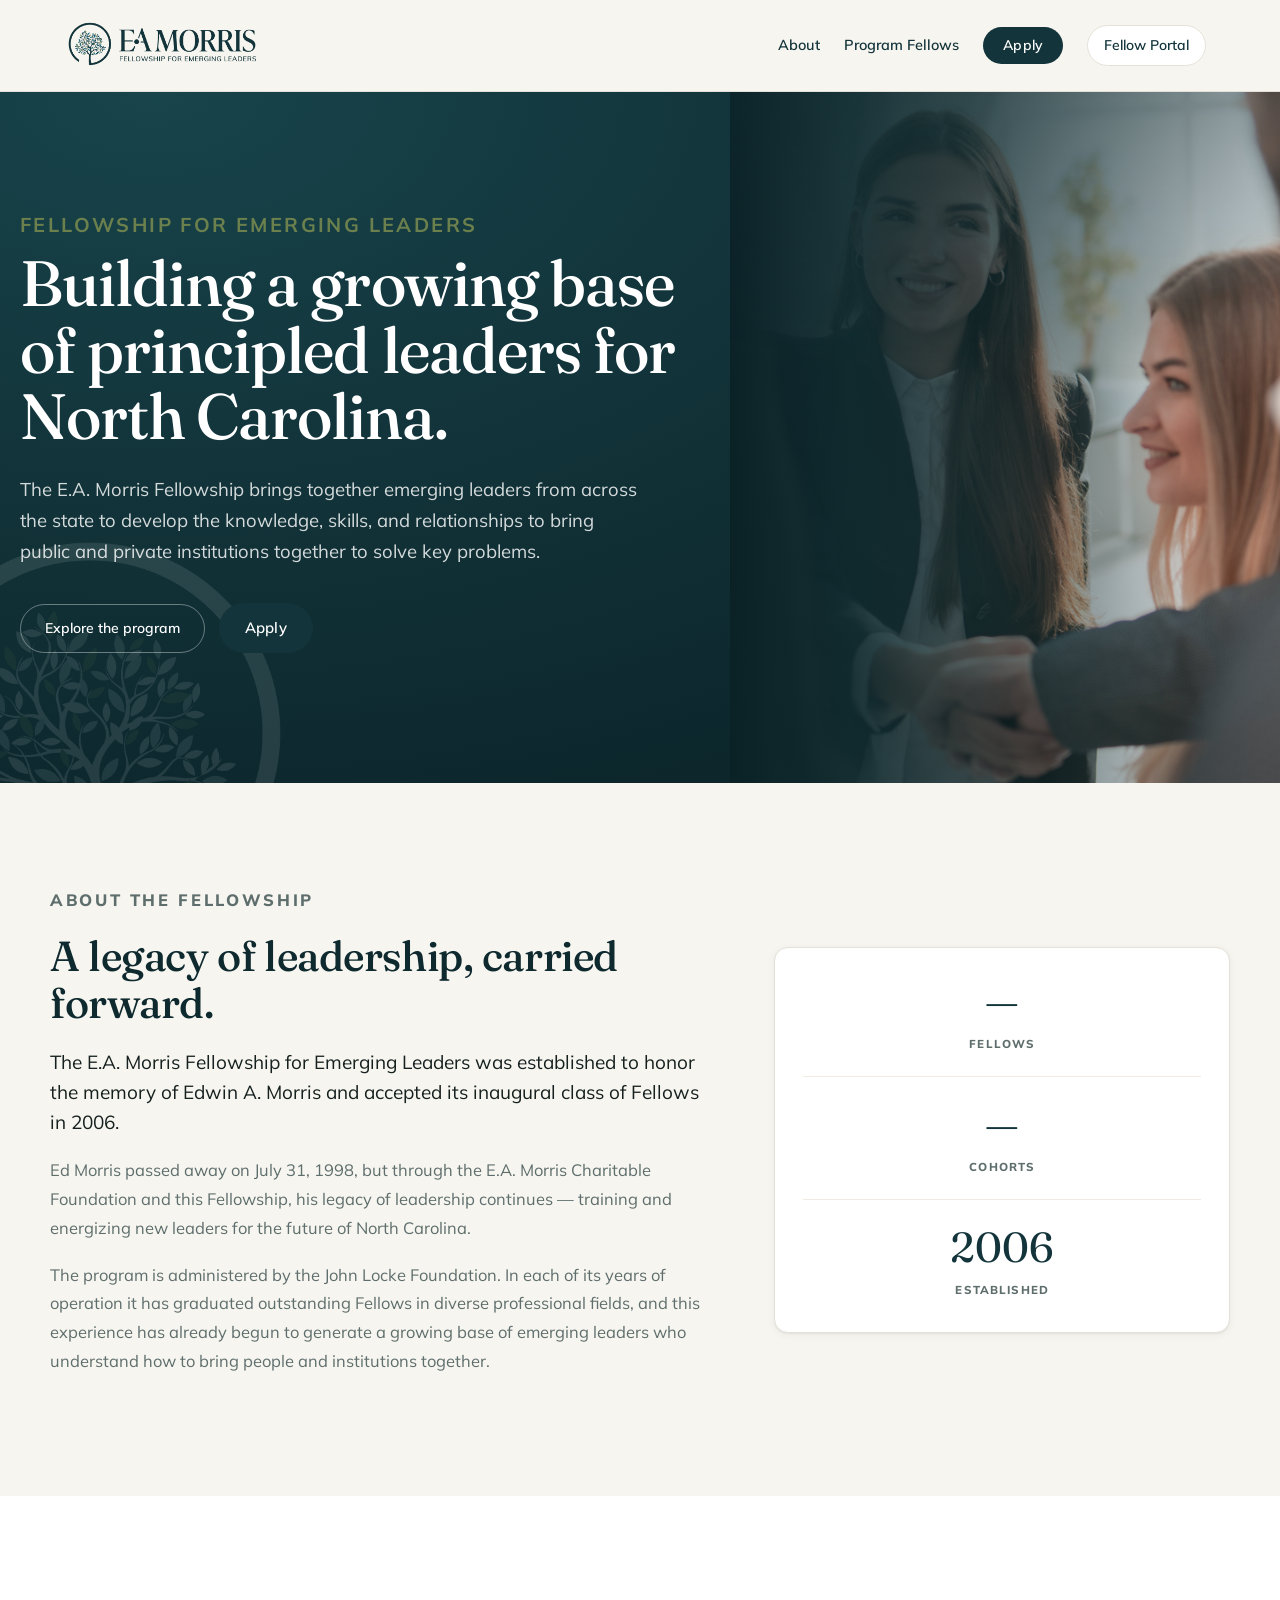
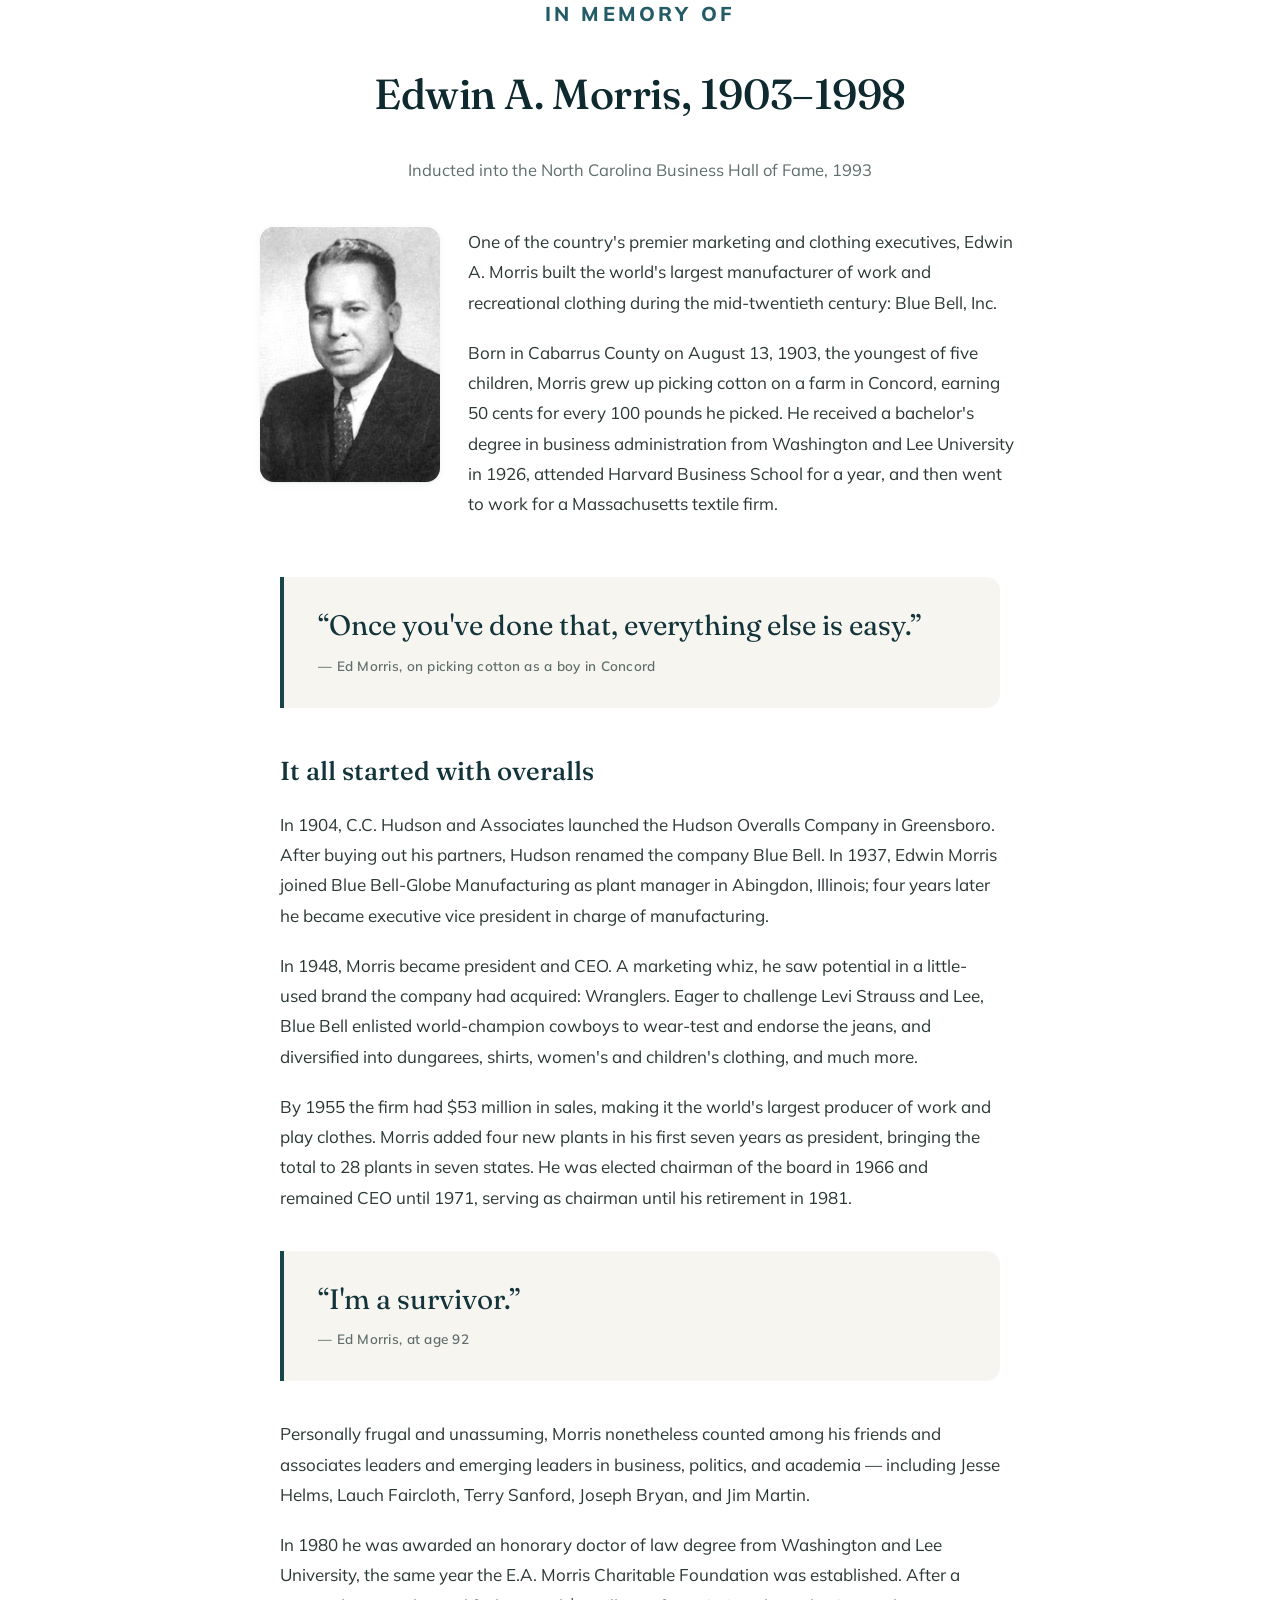
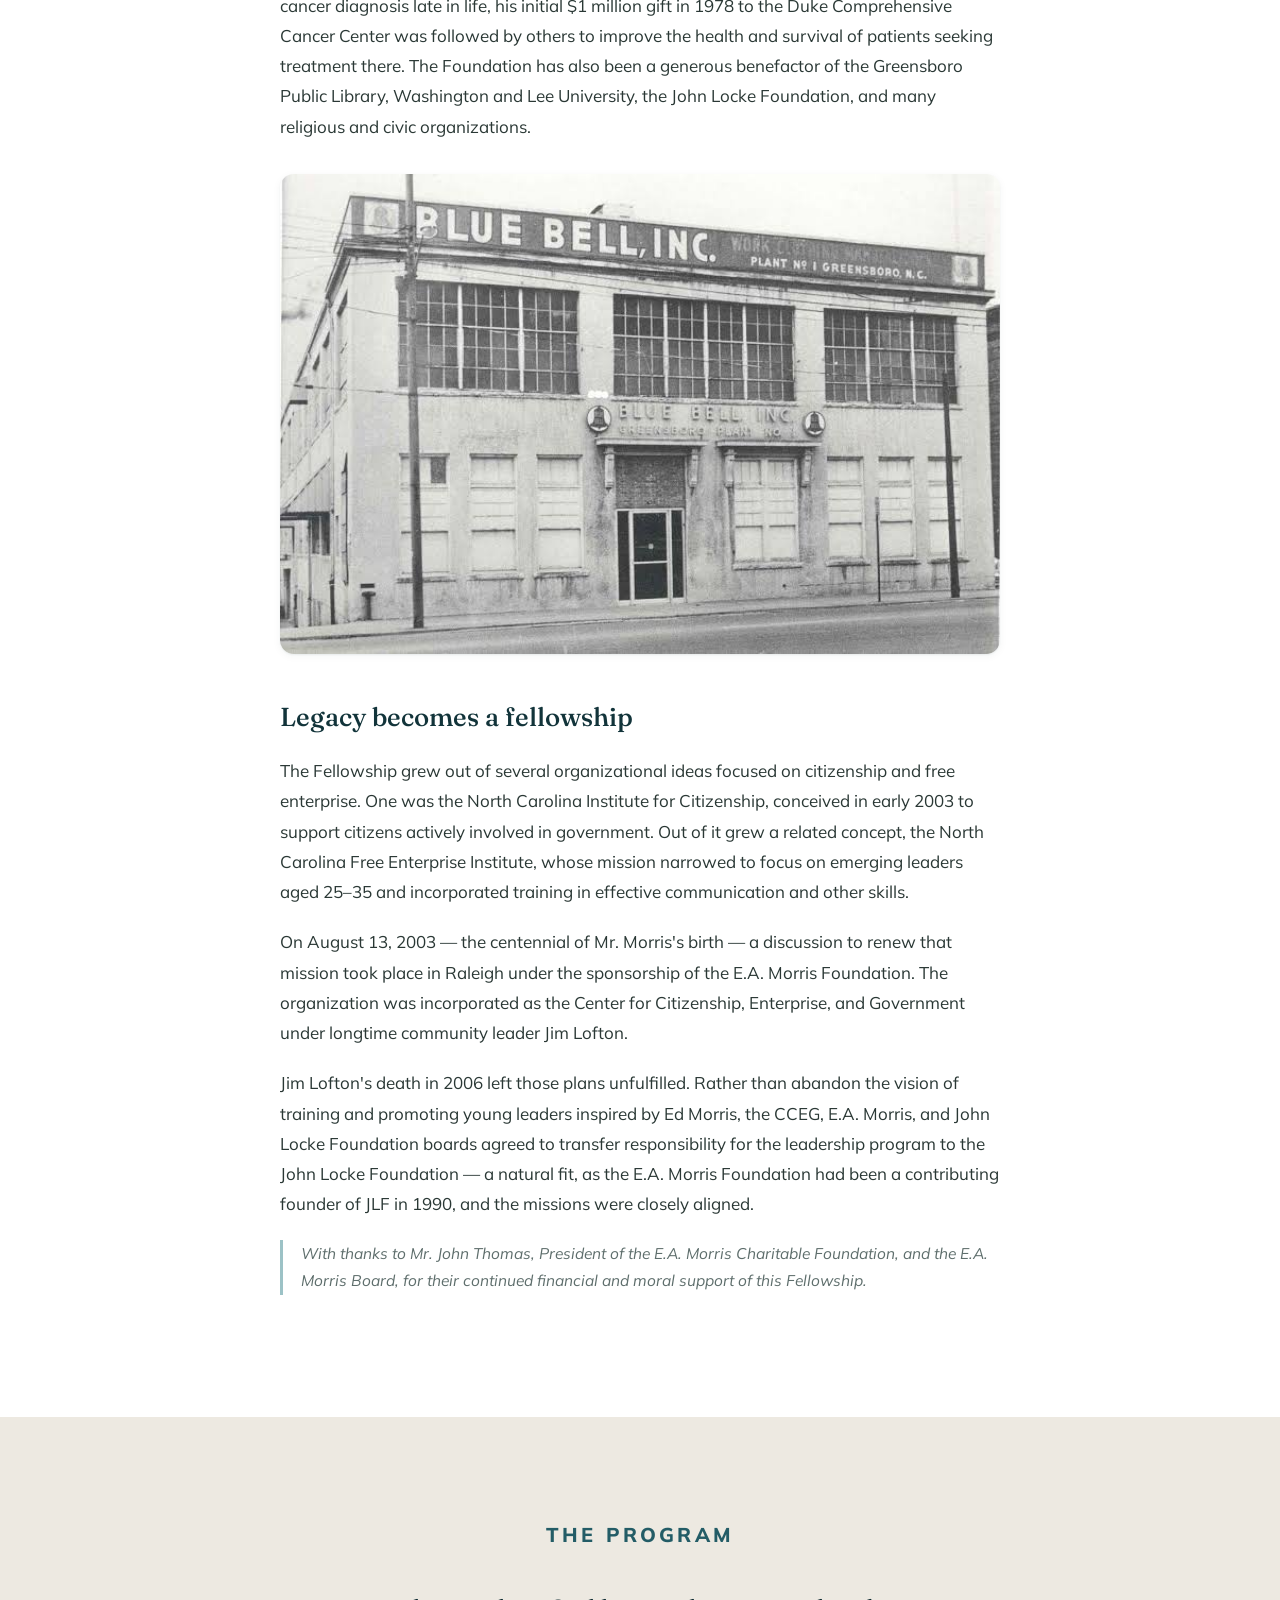
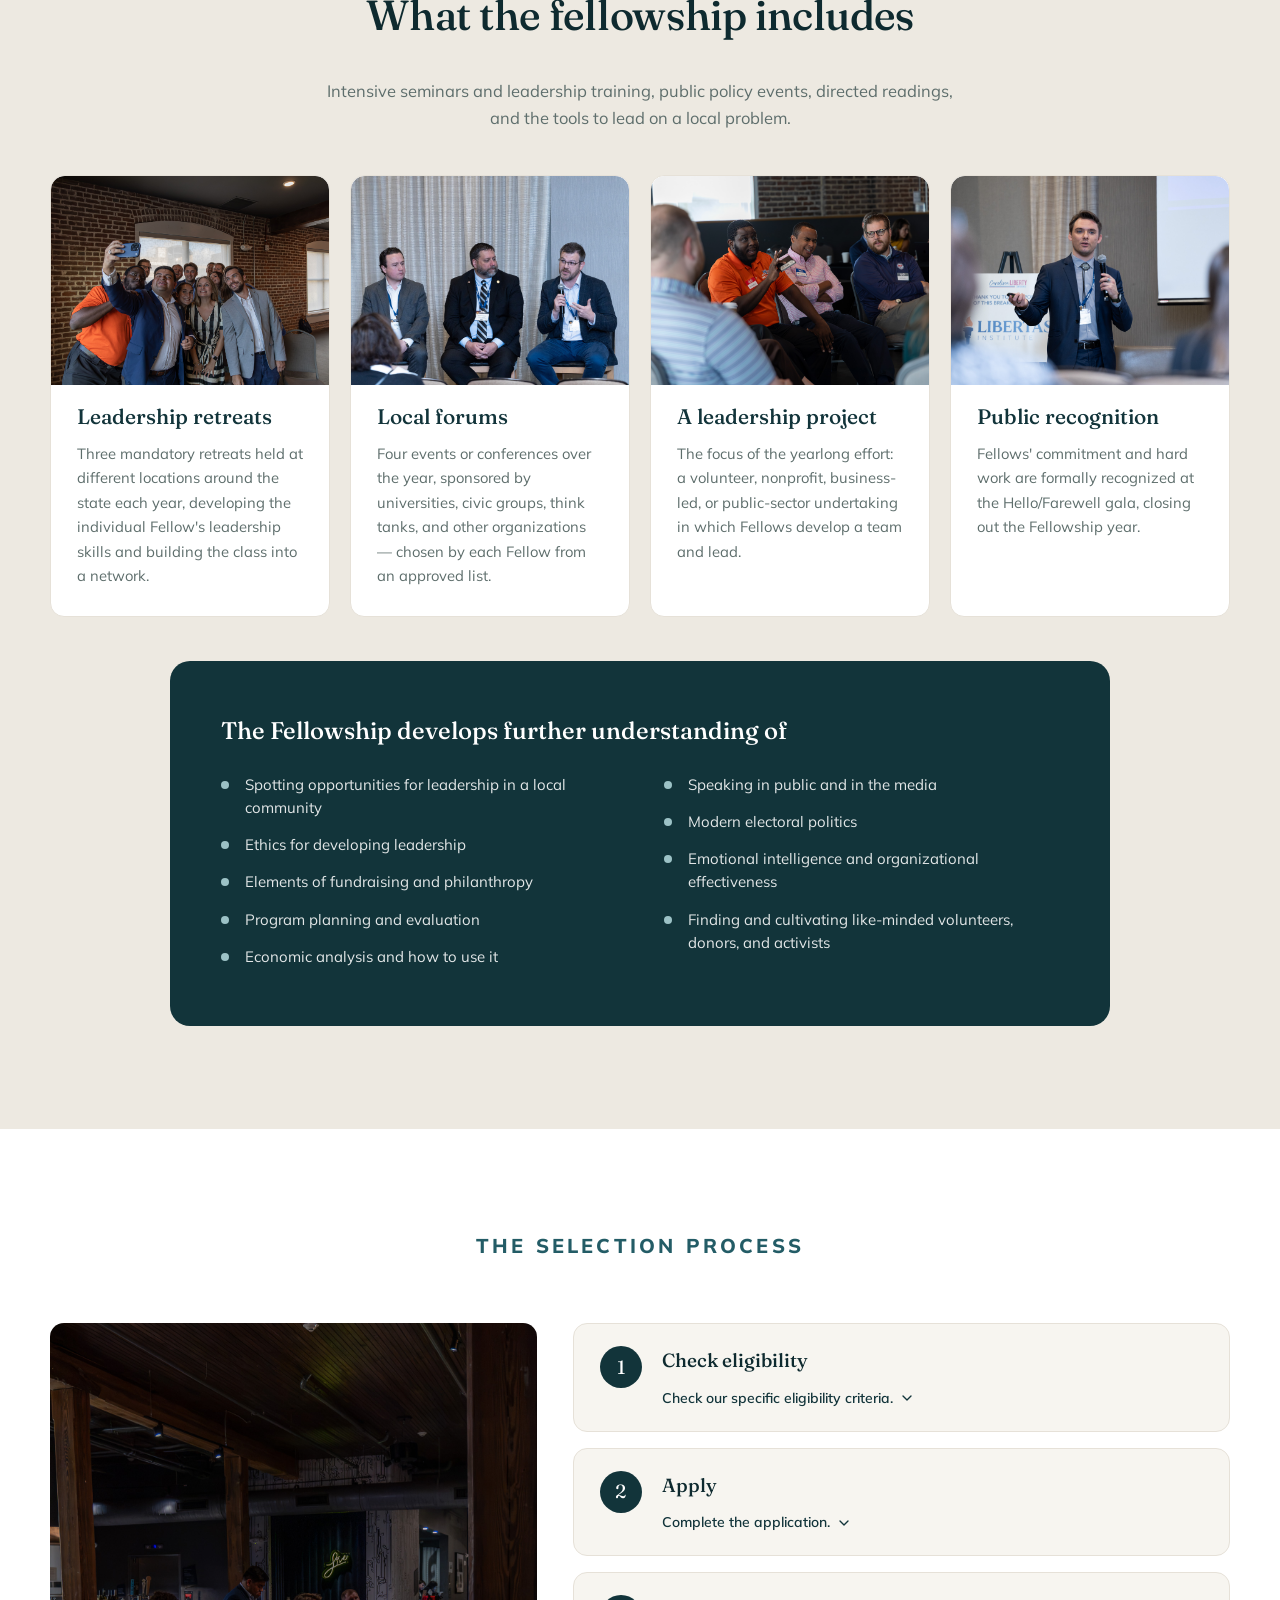
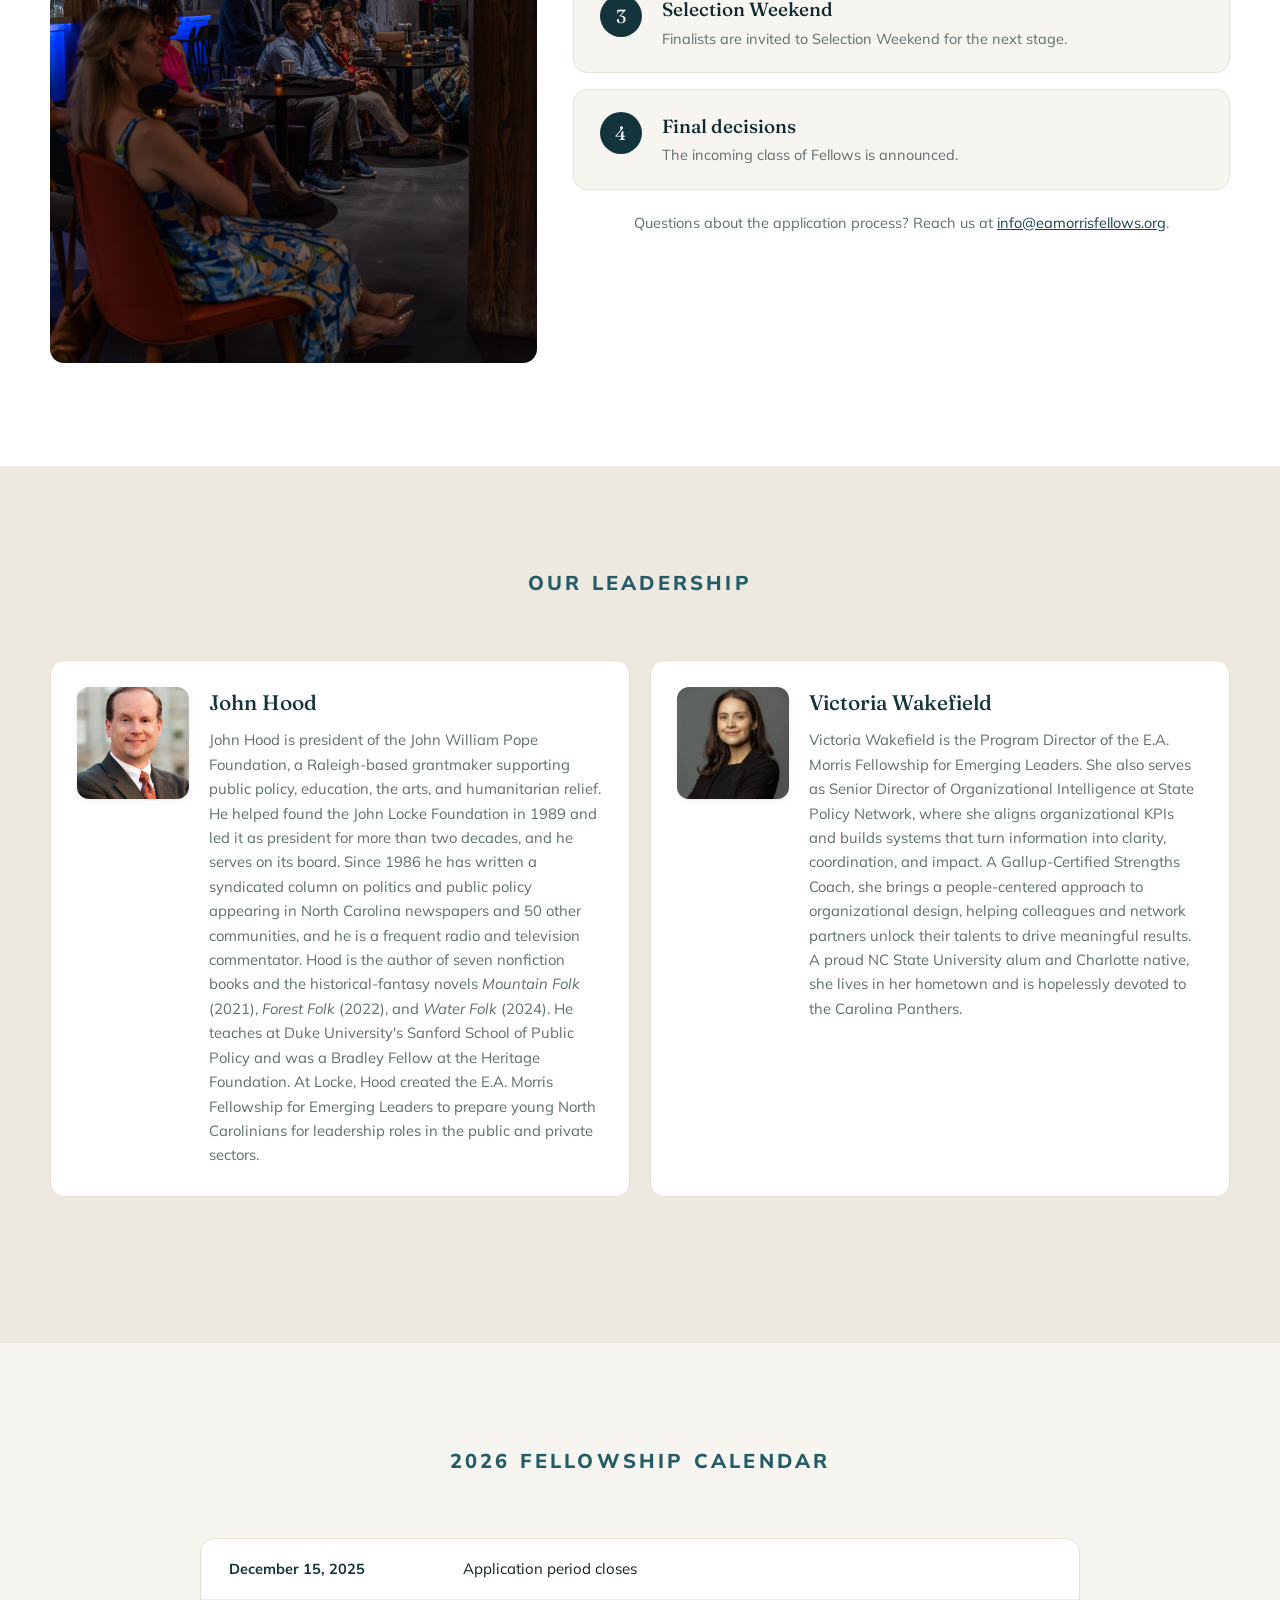
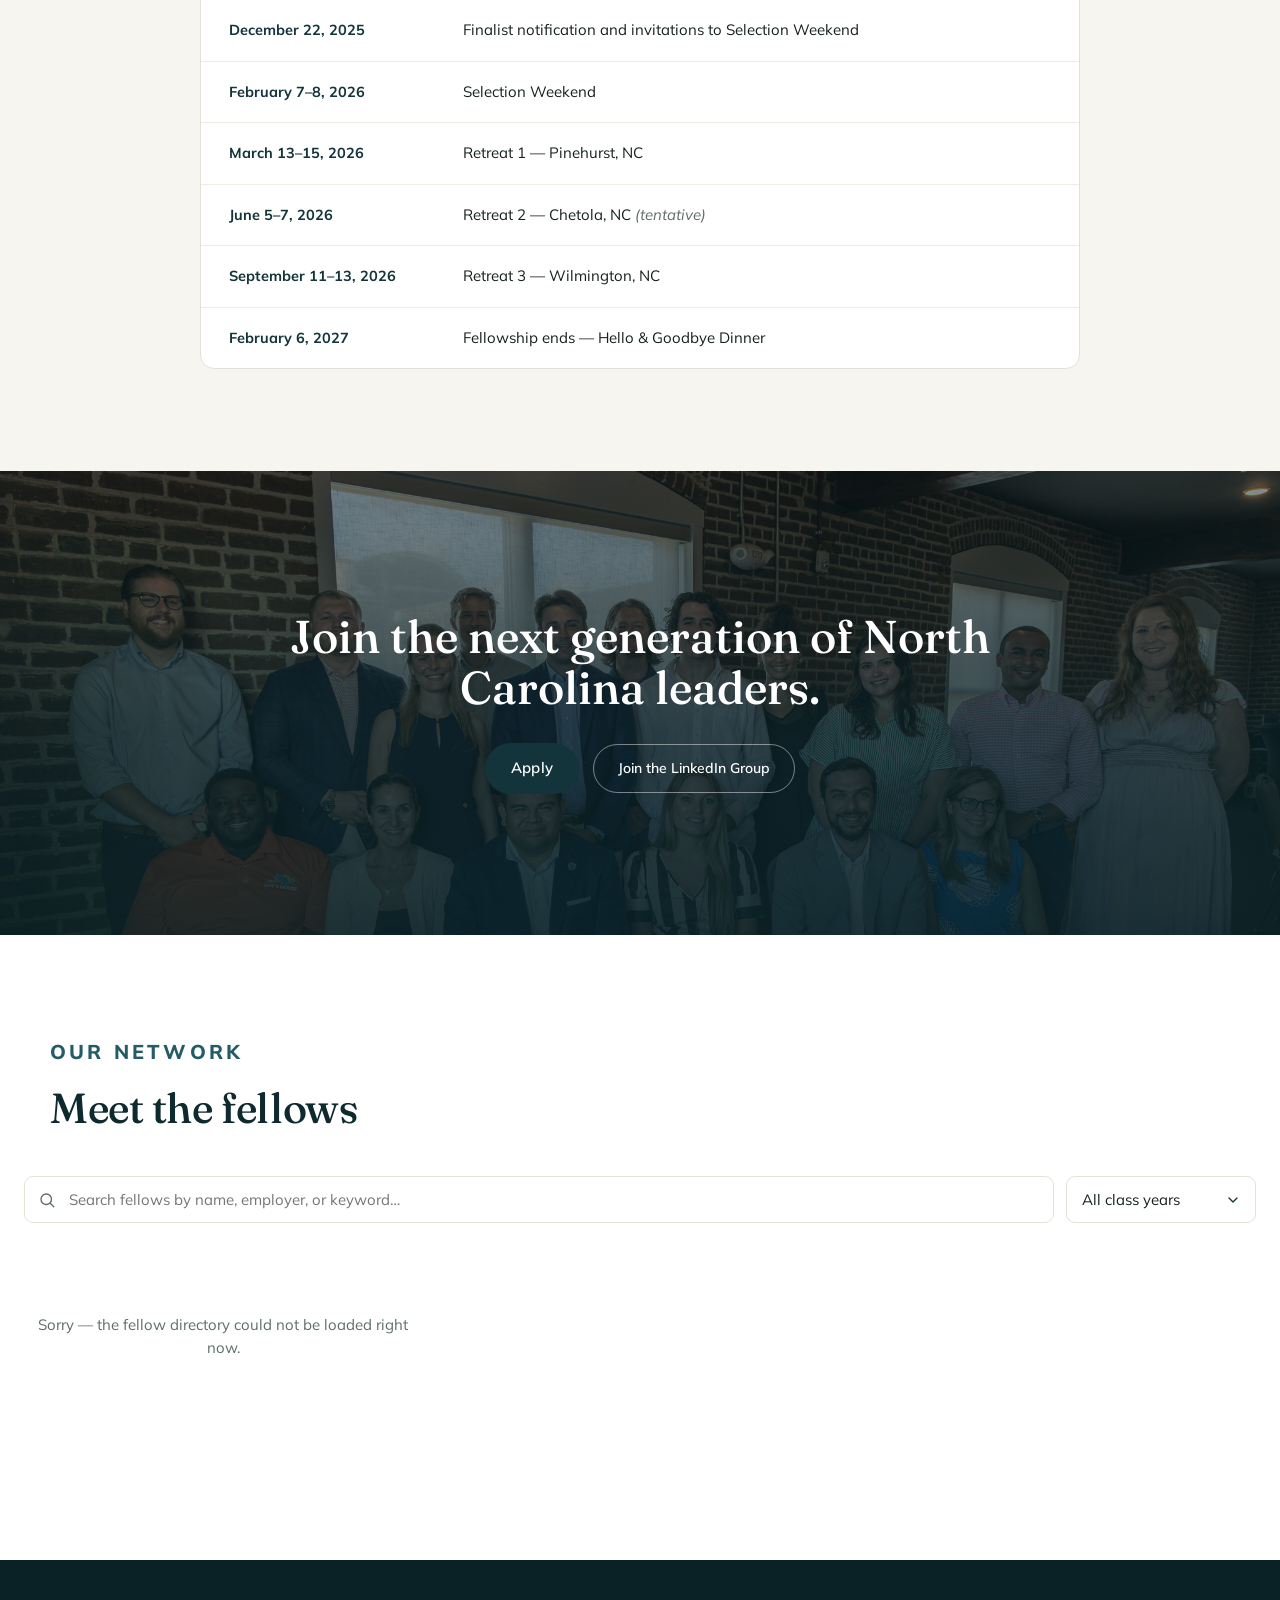
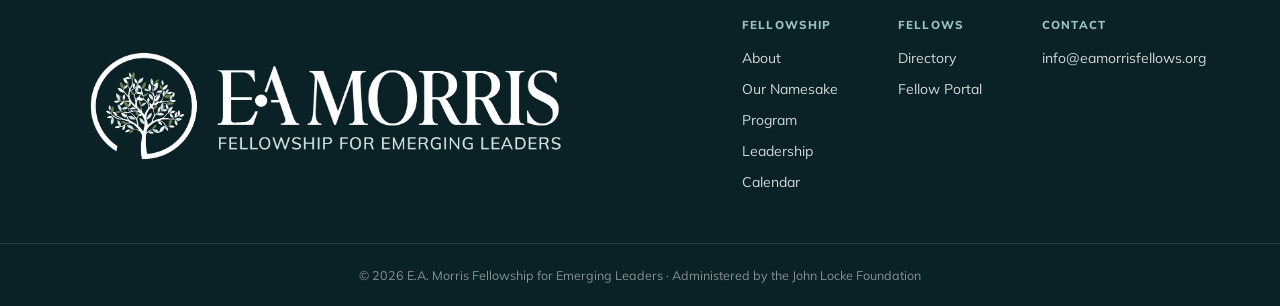
==== commit 0321a8ce: "Set hero text nudge to 4px" ====
--- a/index.html
+++ b/index.html
@@ -9,7 +9,7 @@
   <link rel="preconnect" href="https://fonts.googleapis.com" />
   <link rel="preconnect" href="https://fonts.gstatic.com" crossorigin />
   <link href="https://fonts.googleapis.com/css2?family=Fraunces:opsz,wght@9..144,400;9..144,500;9..144,600;9..144,700&family=Mulish:wght@300;400;500;600;700&display=swap" rel="stylesheet" />
-  <link rel="stylesheet" href="style.css?v=24" />
+  <link rel="stylesheet" href="style.css?v=25" />
 </head>
 <body class="landing-body">
   <header class="site-header">
--- a/style.css
+++ b/style.css
@@ -719,7 +719,7 @@
   padding: clamp(64px, 10vw, 122px) 24px clamp(72px, 11vw, 130px);
   scroll-margin-top: 76px;
 }
-.hero-inner { position: relative; z-index: 2; max-width: 1180px; margin: 0 auto 0 -8px; }
+.hero-inner { position: relative; z-index: 2; max-width: 1180px; margin: 0 auto 0 -4px; }
 
 .eyebrow {
   font-size: 20px;
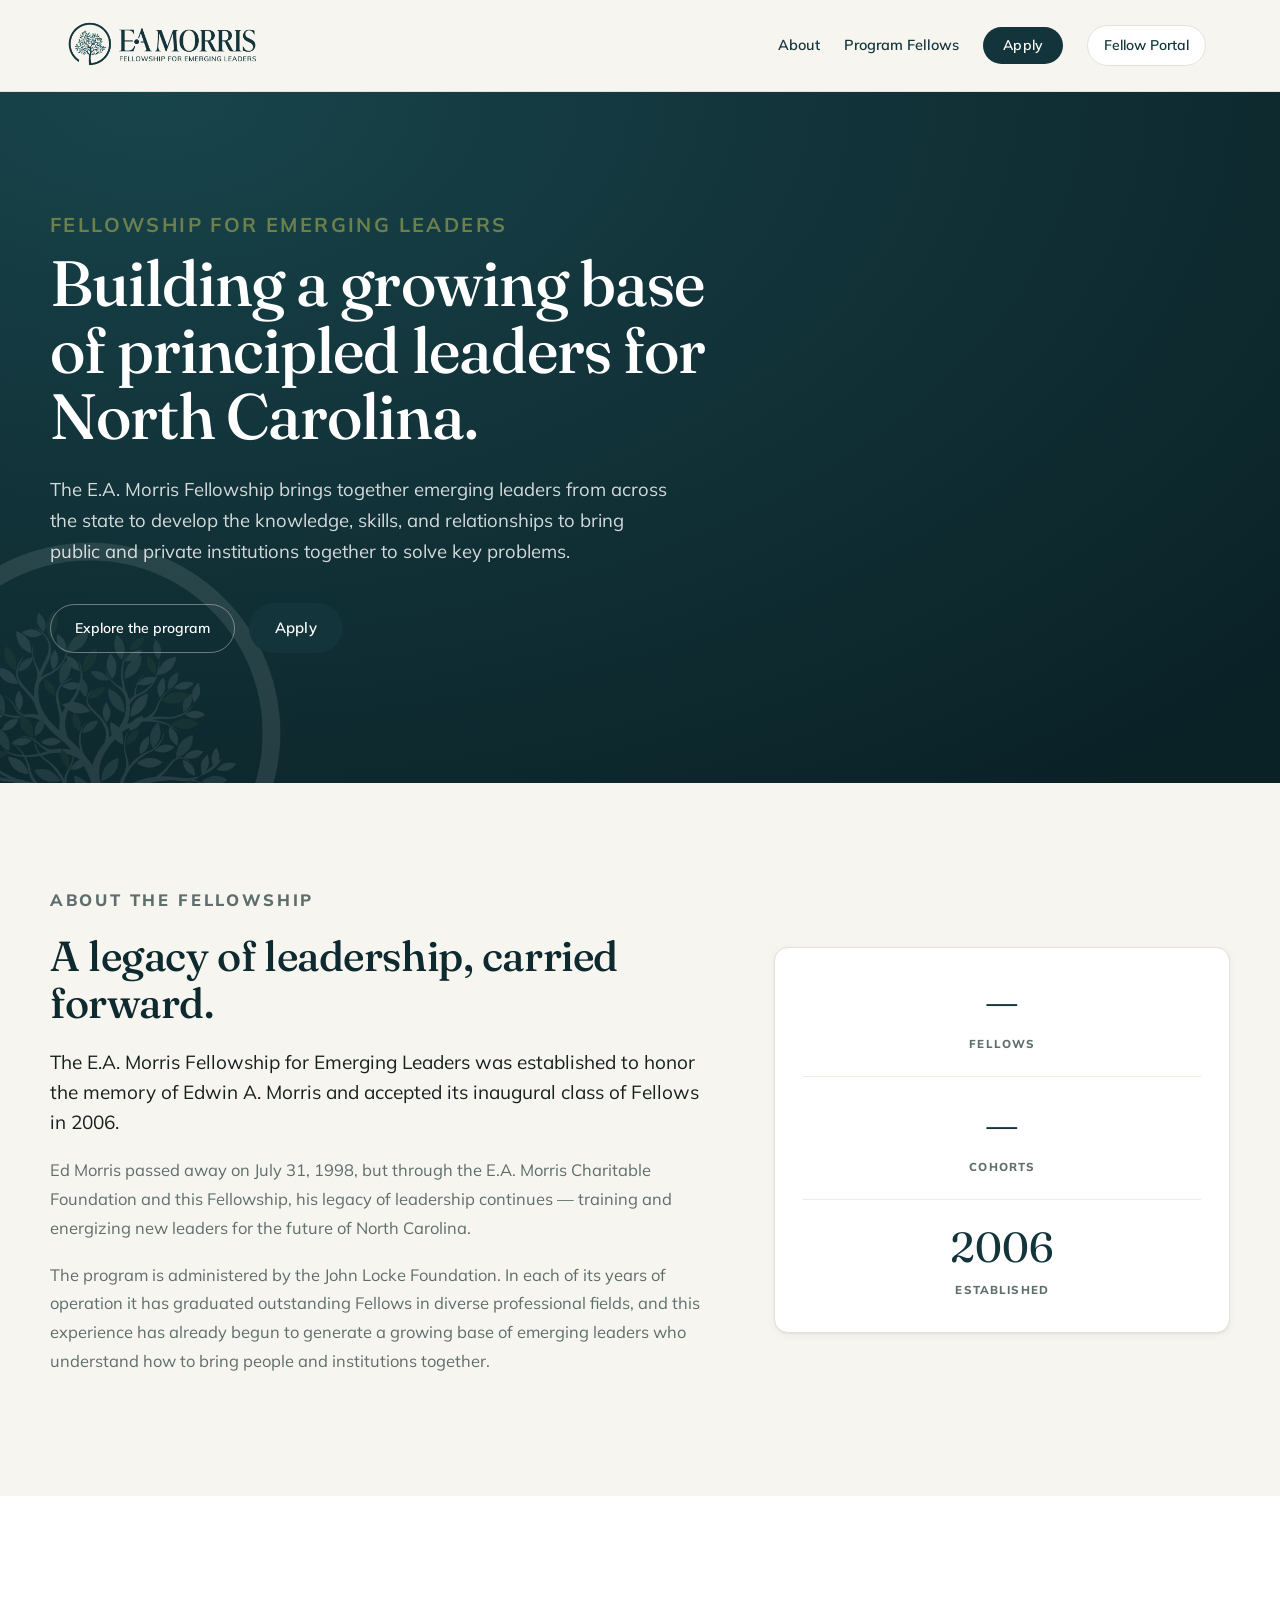
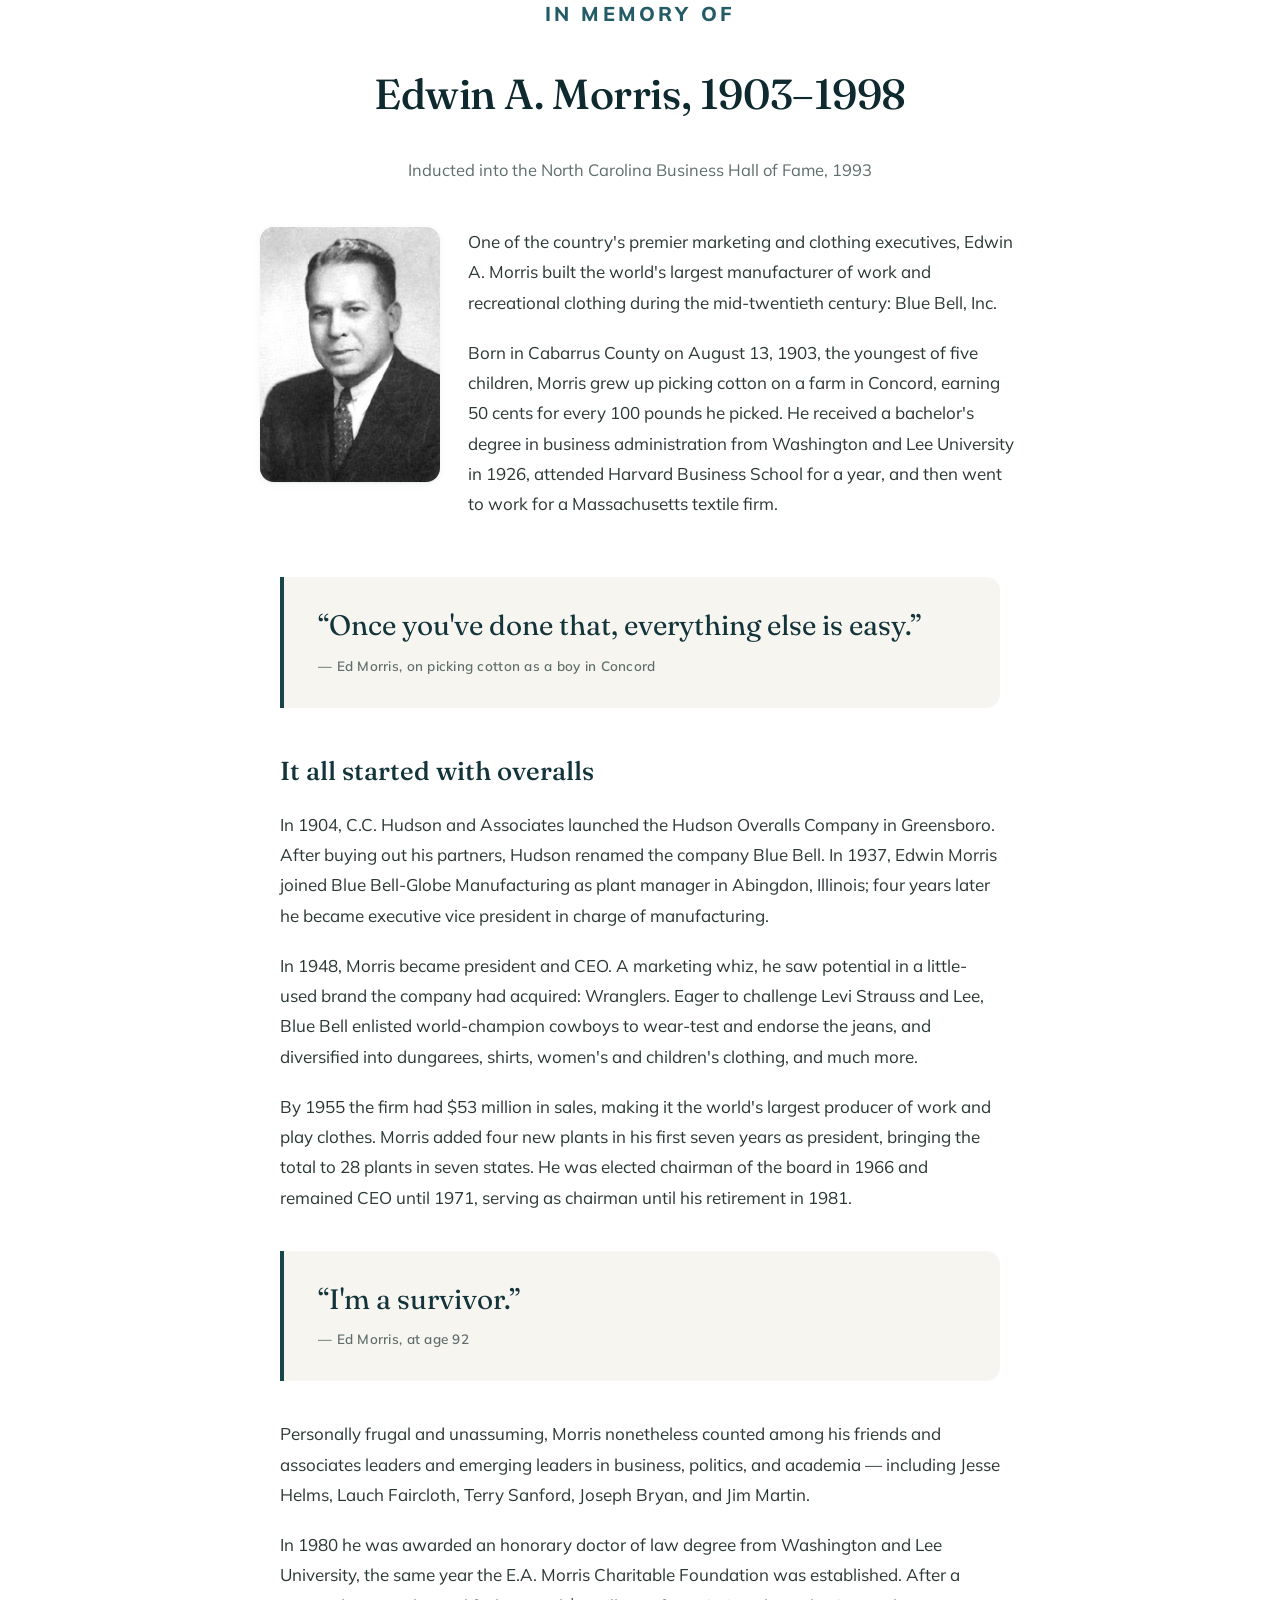
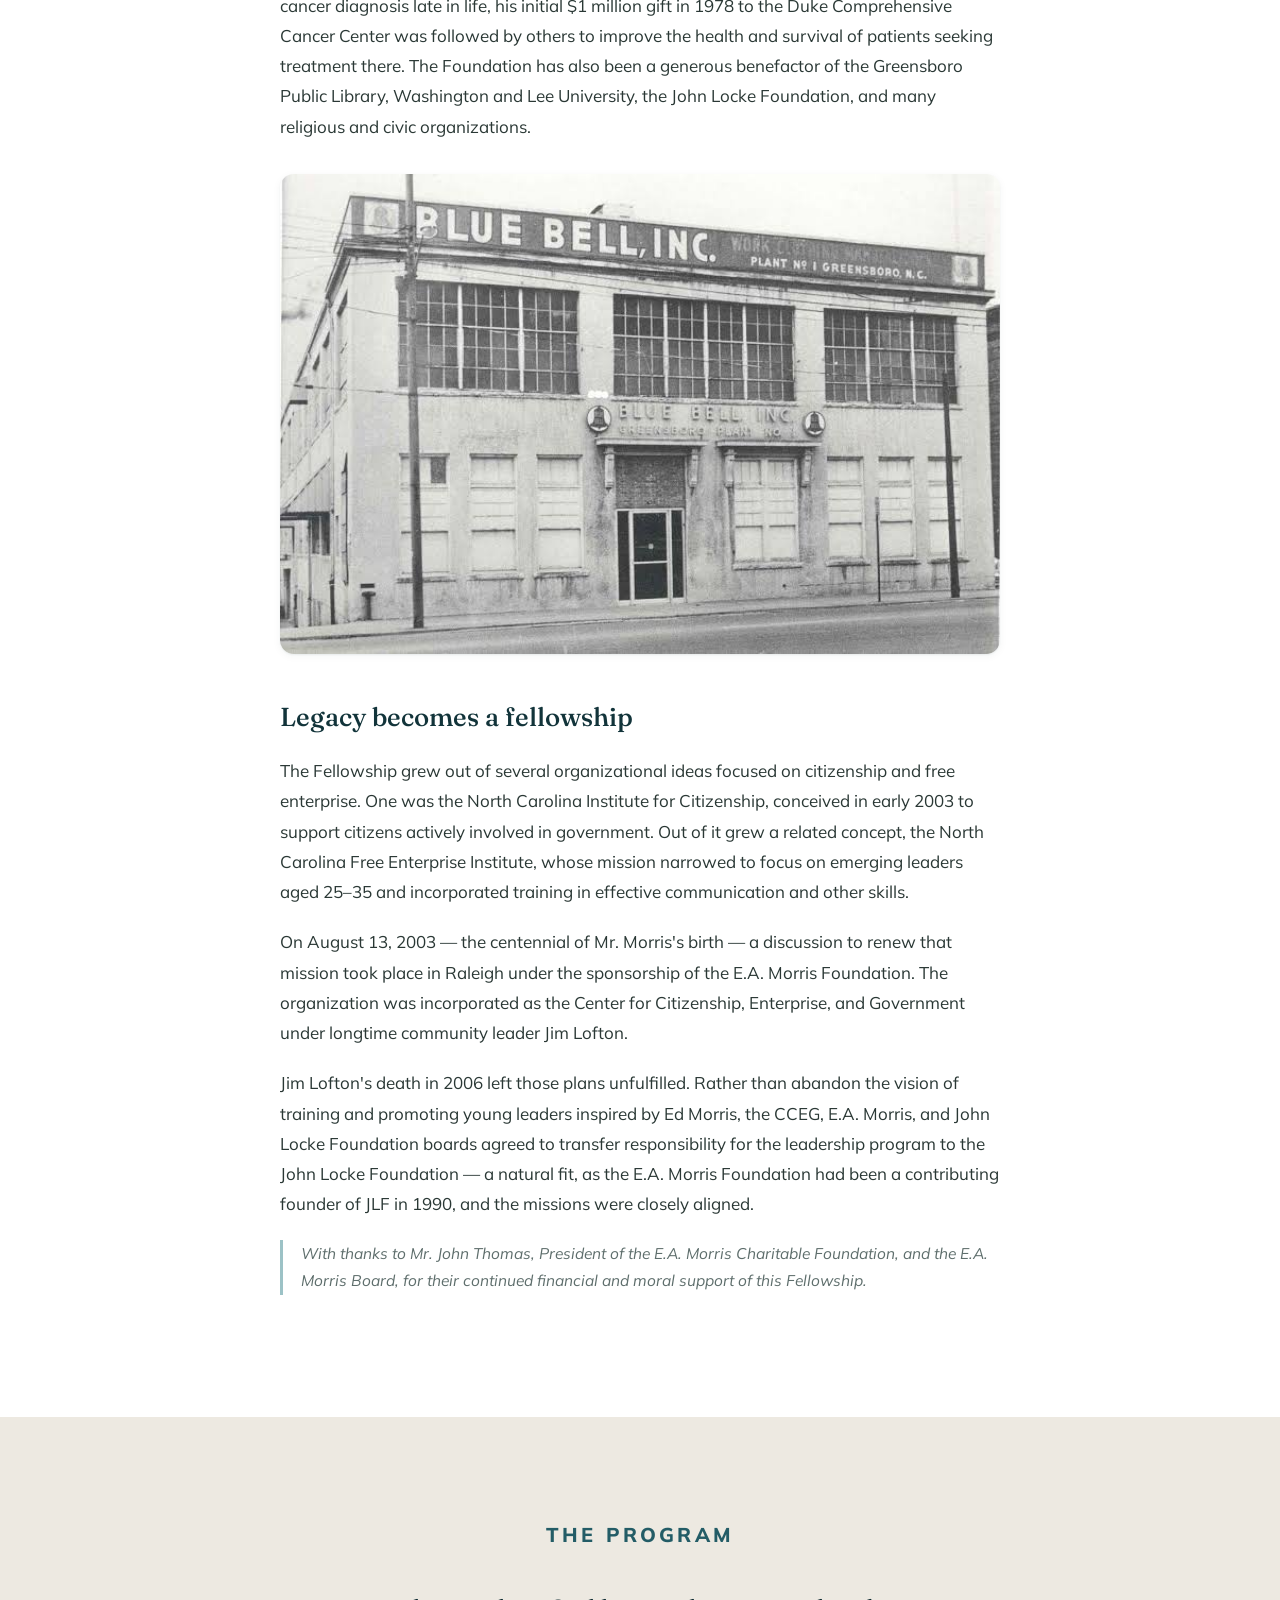
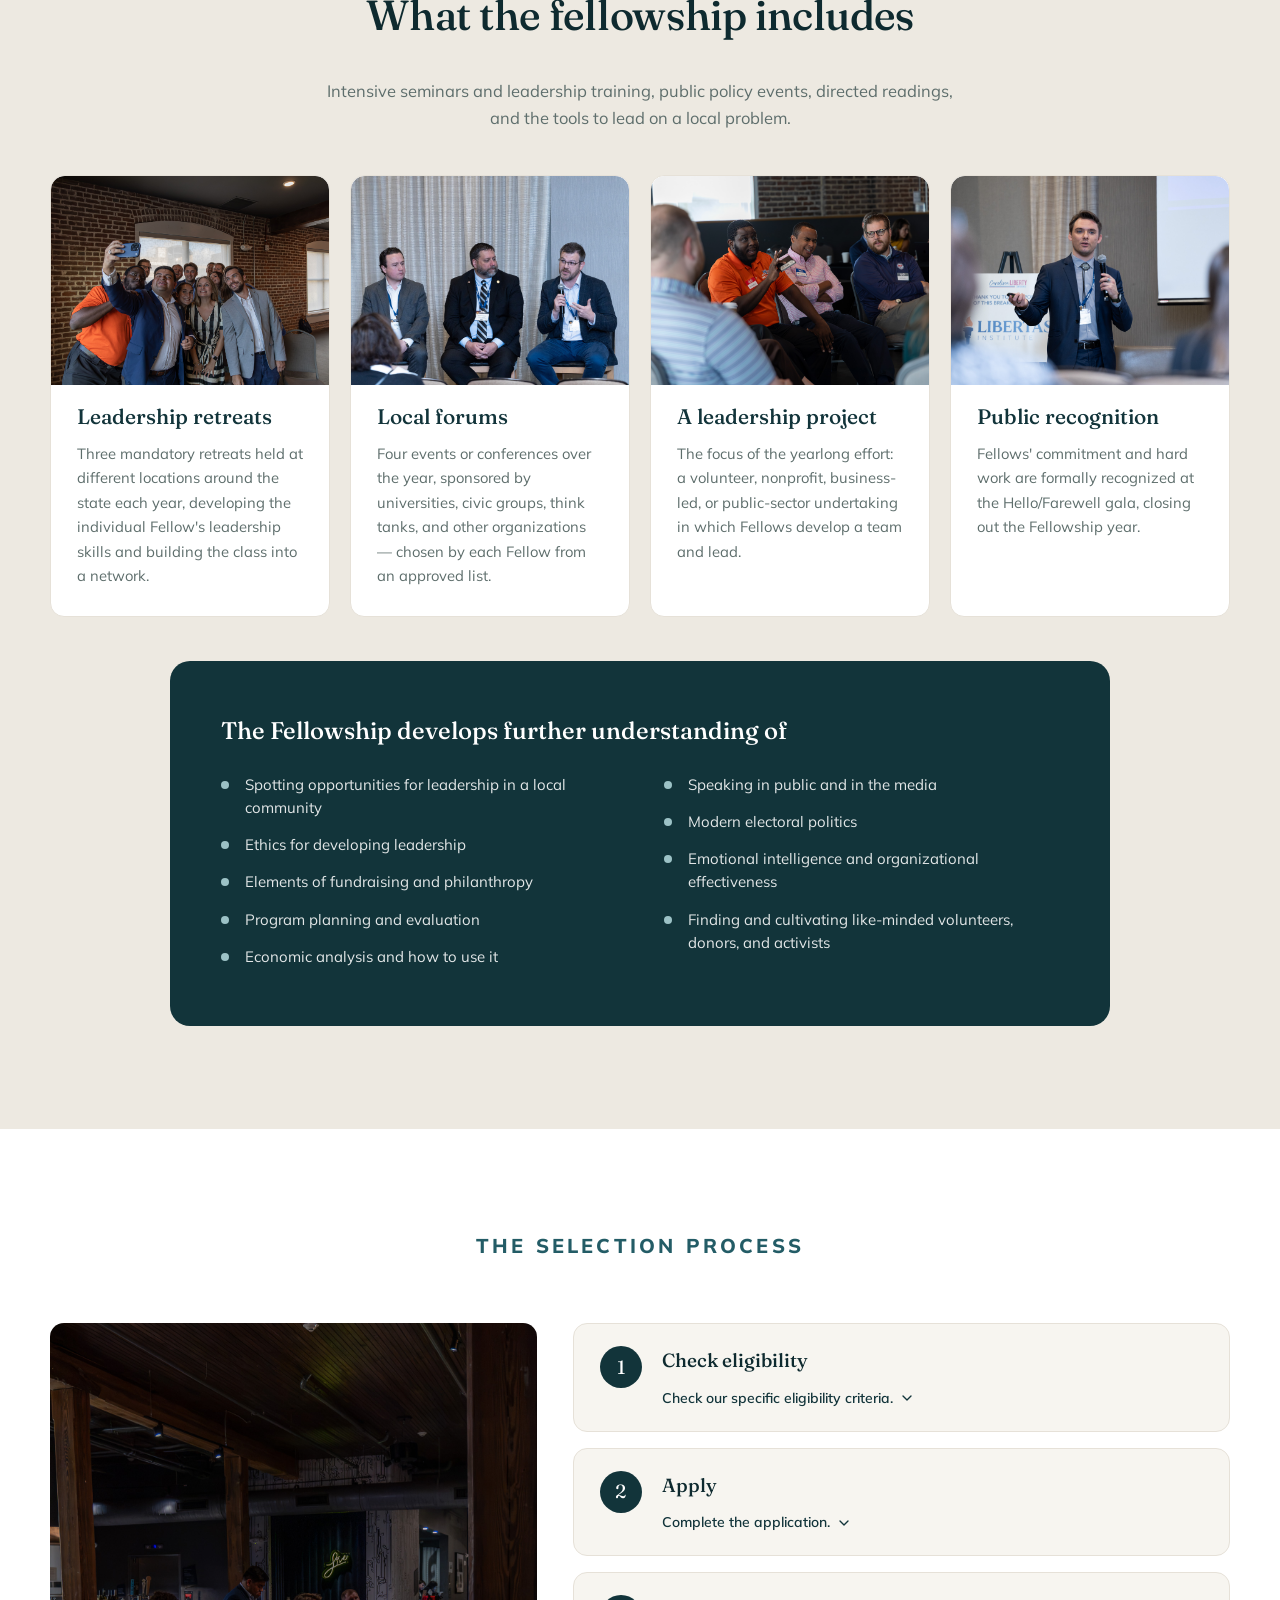
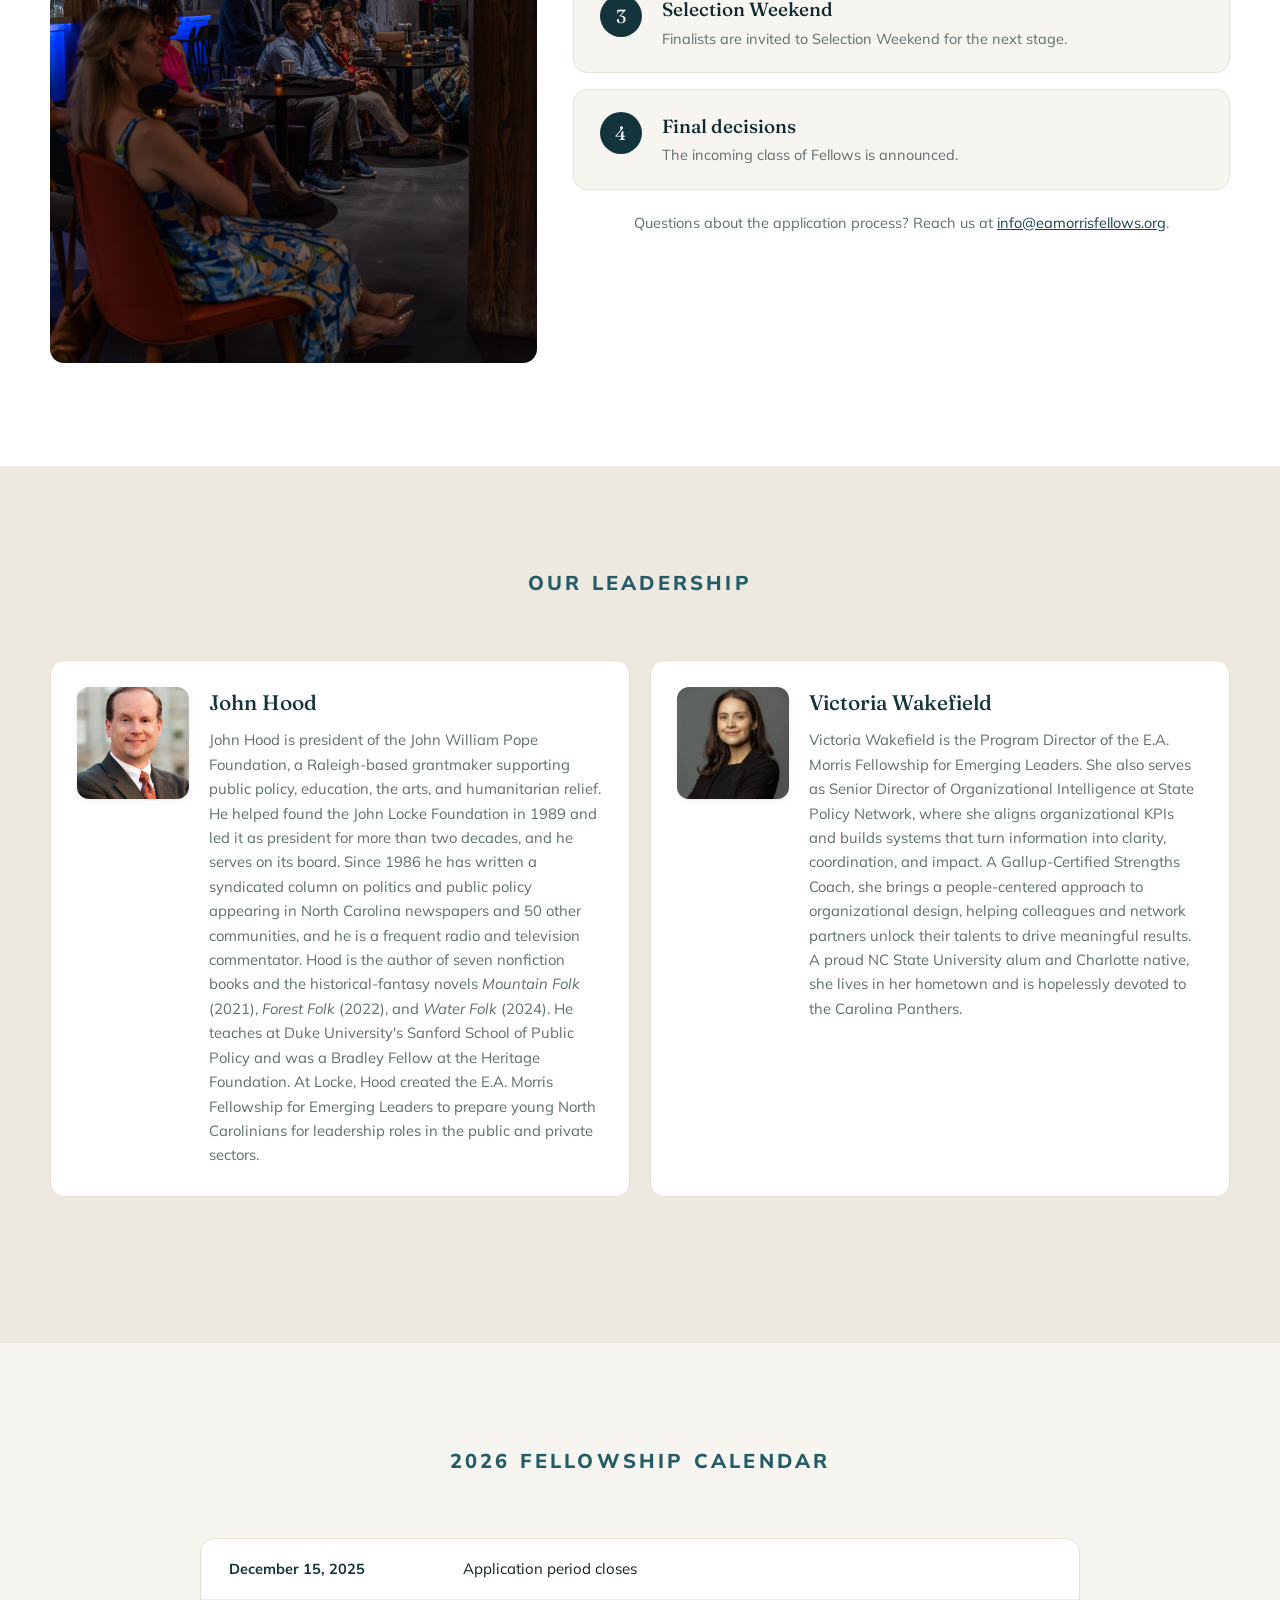
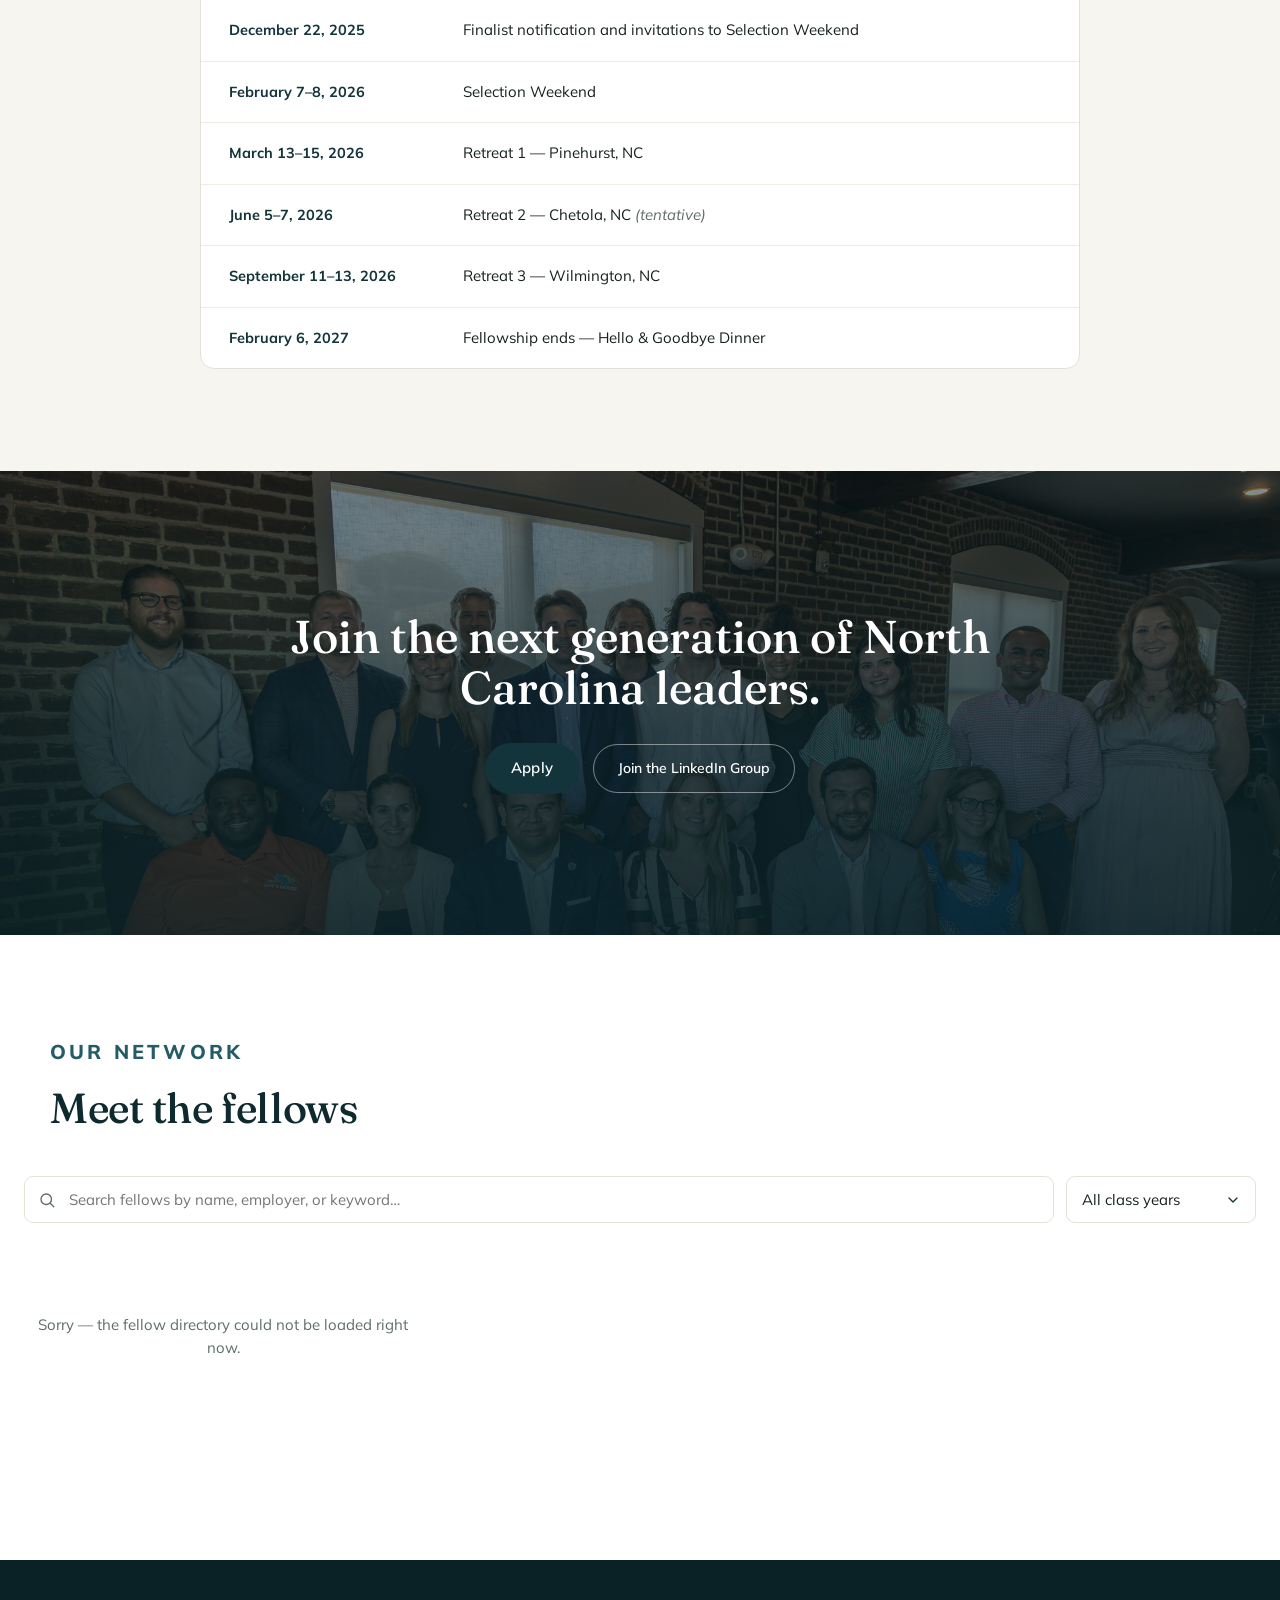
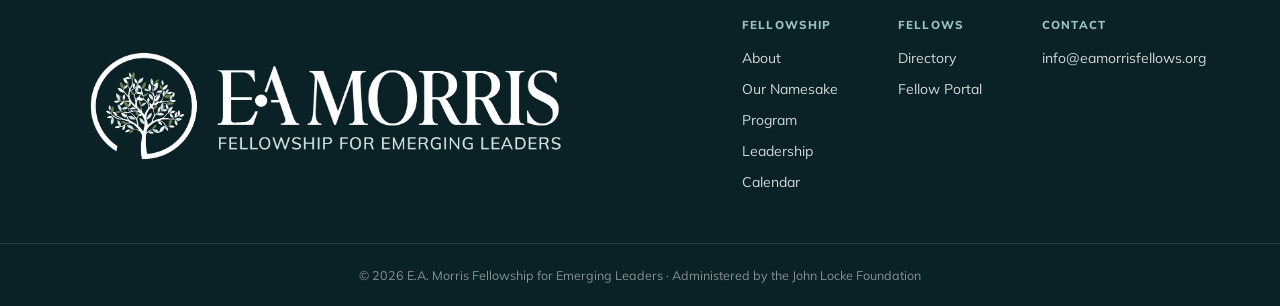
==== commit 31ca5cba: "Remove hero photo and restore dark green hero" ====
--- a/index.html
+++ b/index.html
@@ -9,7 +9,7 @@
   <link rel="preconnect" href="https://fonts.googleapis.com" />
   <link rel="preconnect" href="https://fonts.gstatic.com" crossorigin />
   <link href="https://fonts.googleapis.com/css2?family=Fraunces:opsz,wght@9..144,400;9..144,500;9..144,600;9..144,700&family=Mulish:wght@300;400;500;600;700&display=swap" rel="stylesheet" />
-  <link rel="stylesheet" href="style.css?v=25" />
+  <link rel="stylesheet" href="style.css?v=26" />
 </head>
 <body class="landing-body">
   <header class="site-header">
@@ -46,9 +46,6 @@
           <a href="#program" class="btn-ghost btn-ghost-light">Explore the program</a>
           <a href="#selection" class="btn-primary btn-inline">Apply</a>
         </div>
-      </div>
-      <div class="hero-photo-wrap" aria-hidden="true">
-        <img class="hero-photo" src="AdobeStock_334153259.jpeg" alt="" onerror="this.parentElement.style.display='none'" />
       </div>
       <img class="hero-ring" src="Stylesheet+Logos/EAMorris-Icon-LightColor.png" alt="" aria-hidden="true" />
     </section>
--- a/style.css
+++ b/style.css
@@ -719,7 +719,7 @@
   padding: clamp(64px, 10vw, 122px) 24px clamp(72px, 11vw, 130px);
   scroll-margin-top: 76px;
 }
-.hero-inner { position: relative; z-index: 2; max-width: 1180px; margin: 0 auto 0 -4px; }
+.hero-inner { position: relative; z-index: 2; max-width: 1180px; margin: 0 auto; }
 
 .eyebrow {
   font-size: 20px;
@@ -766,38 +766,6 @@
   border-color: rgba(255, 255, 255, 0.68);
 }
 
-.hero-photo-wrap {
-  position: absolute;
-  right: 0;
-  top: 0;
-  bottom: 0;
-  width: 43%;
-  z-index: 1;
-  pointer-events: none;
-  overflow: hidden;
-}
-.hero-photo {
-  width: 100%;
-  height: 100%;
-  object-fit: cover;
-  display: block;
-}
-.hero-photo-wrap::after {
-  content: "";
-  position: absolute;
-  inset: 0;
-  background:
-    linear-gradient(180deg, rgba(14, 42, 47, 0.45) 0%, transparent 40%),
-    linear-gradient(90deg,
-      var(--teal-950) 0%,
-      rgba(14, 42, 47, 0.92) 22%,
-      rgba(14, 42, 47, 0.72) 44%,
-      rgba(14, 42, 47, 0.46) 64%,
-      rgba(14, 42, 47, 0.22) 82%,
-      rgba(14, 42, 47, 0.06) 94%,
-      transparent 100%);
-  pointer-events: none;
-}
 .hero-ring {
   position: absolute;
   left: -120px;
@@ -1417,21 +1385,7 @@
 }
 
 @media (max-width: 900px) {
-  .hero-photo-wrap {
-    position: relative;
-    width: 100%;
-    height: 300px;
-    right: auto;
-    top: auto;
-    bottom: auto;
-    margin: 0 0 8px;
-  }
-  .hero-photo-wrap::after {
-    background: linear-gradient(180deg,
-      rgba(14, 42, 47, 0.15) 0%,
-      rgba(14, 42, 47, 0.55) 100%);
-  }
-  .hero-inner { position: relative; z-index: 2; max-width: none; margin-left: 0; margin-right: auto; }
+  .hero-inner { position: relative; z-index: 2; max-width: none; margin: 0 auto; }
 }
 @media (max-width: 720px) {
   .section { padding: 52px 18px; }
@@ -1440,7 +1394,6 @@
   .site-logo { height: 48px; }
   .hero { padding: 68px 18px 72px; }
   .hero-title { max-width: none; }
-  .hero-photo-wrap { height: 240px; }
   .cal-row { flex-direction: column; gap: 5px; padding: 18px 22px; }
   .cal-date { flex: none; }
   .footer-cols { gap: 34px; }
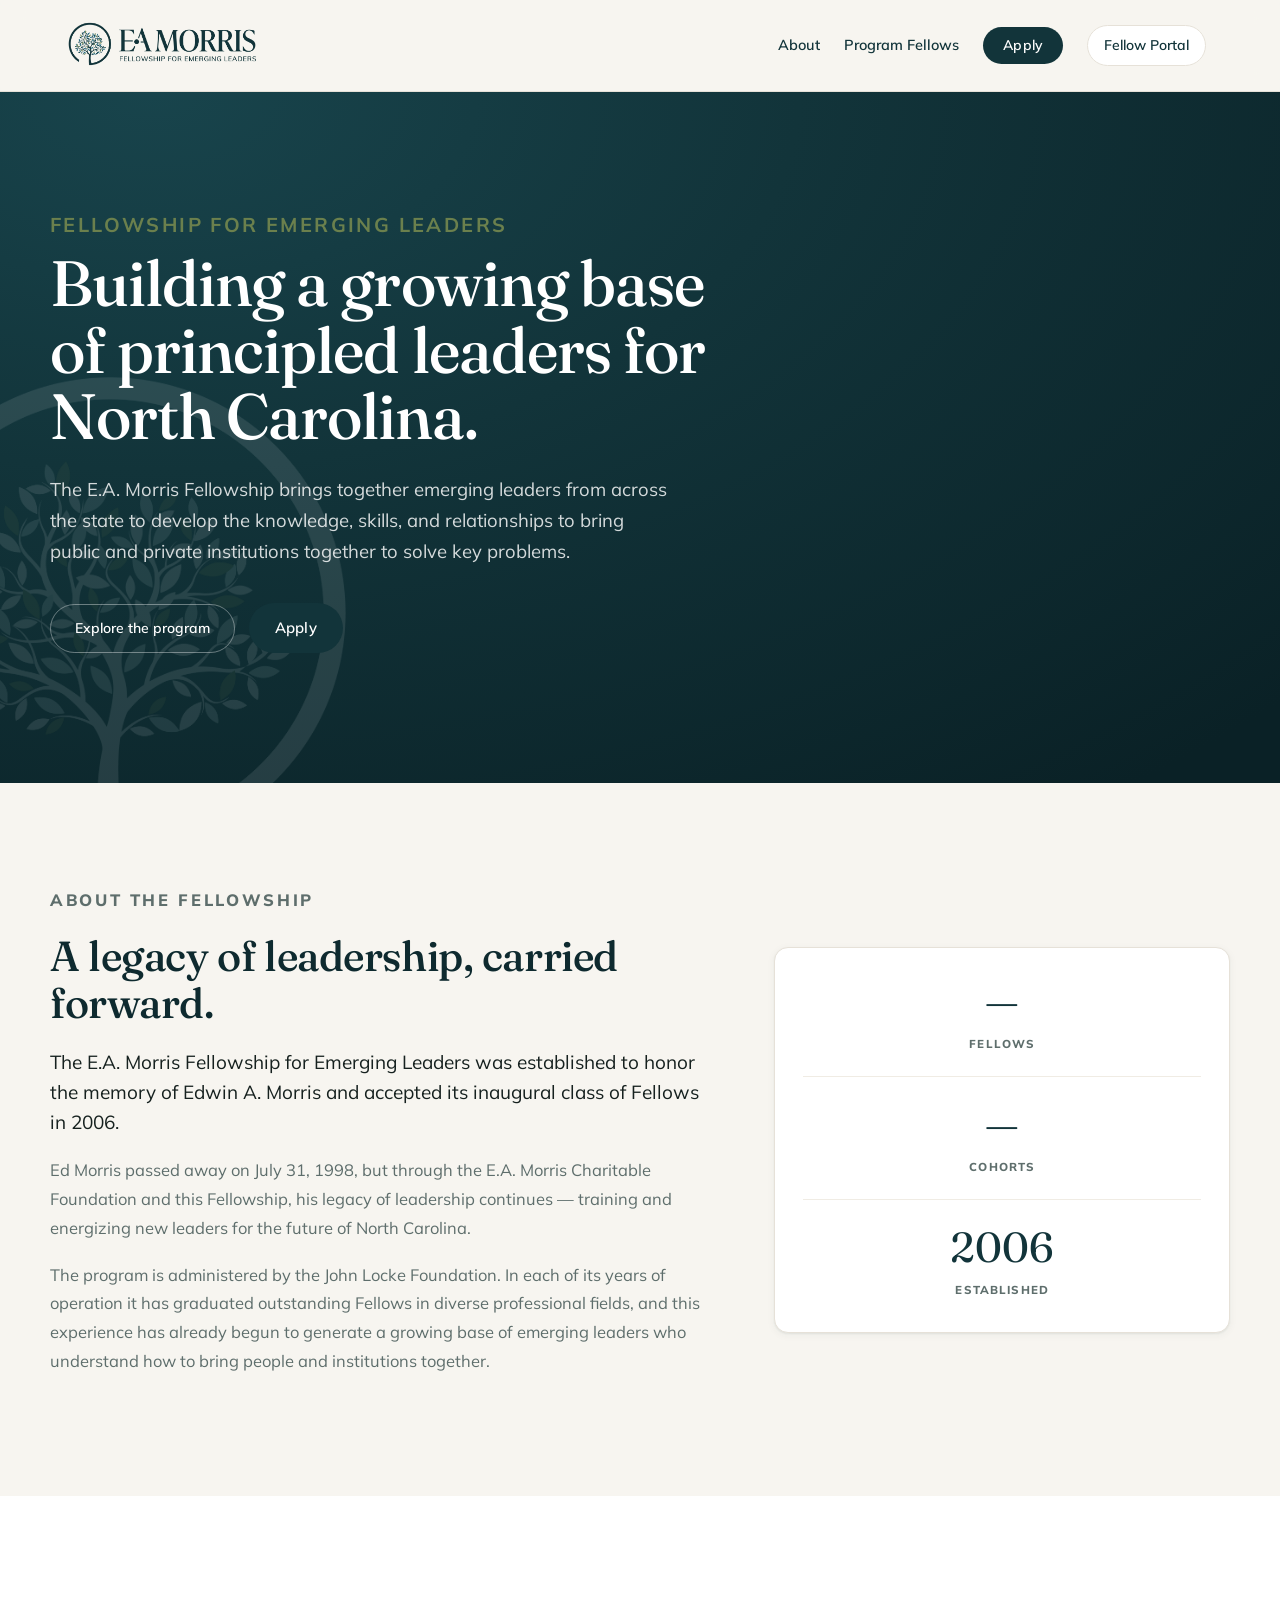
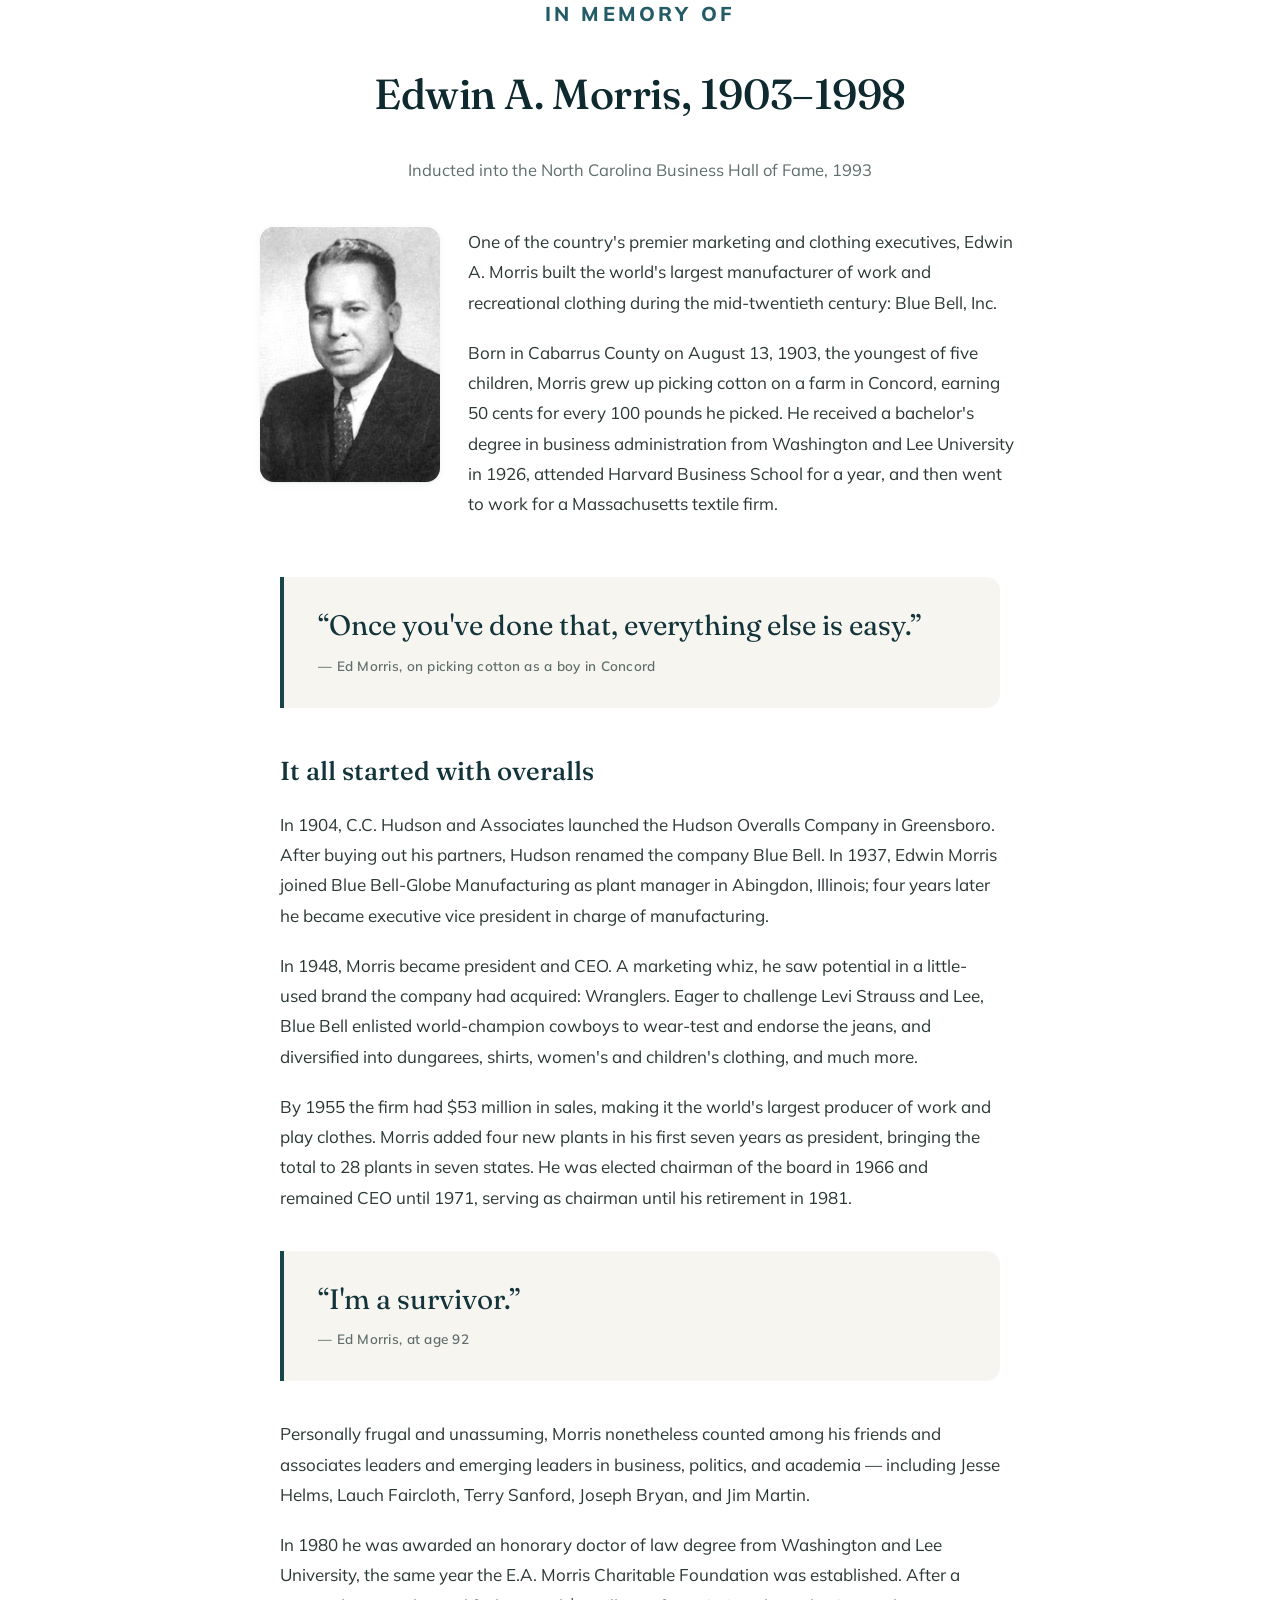
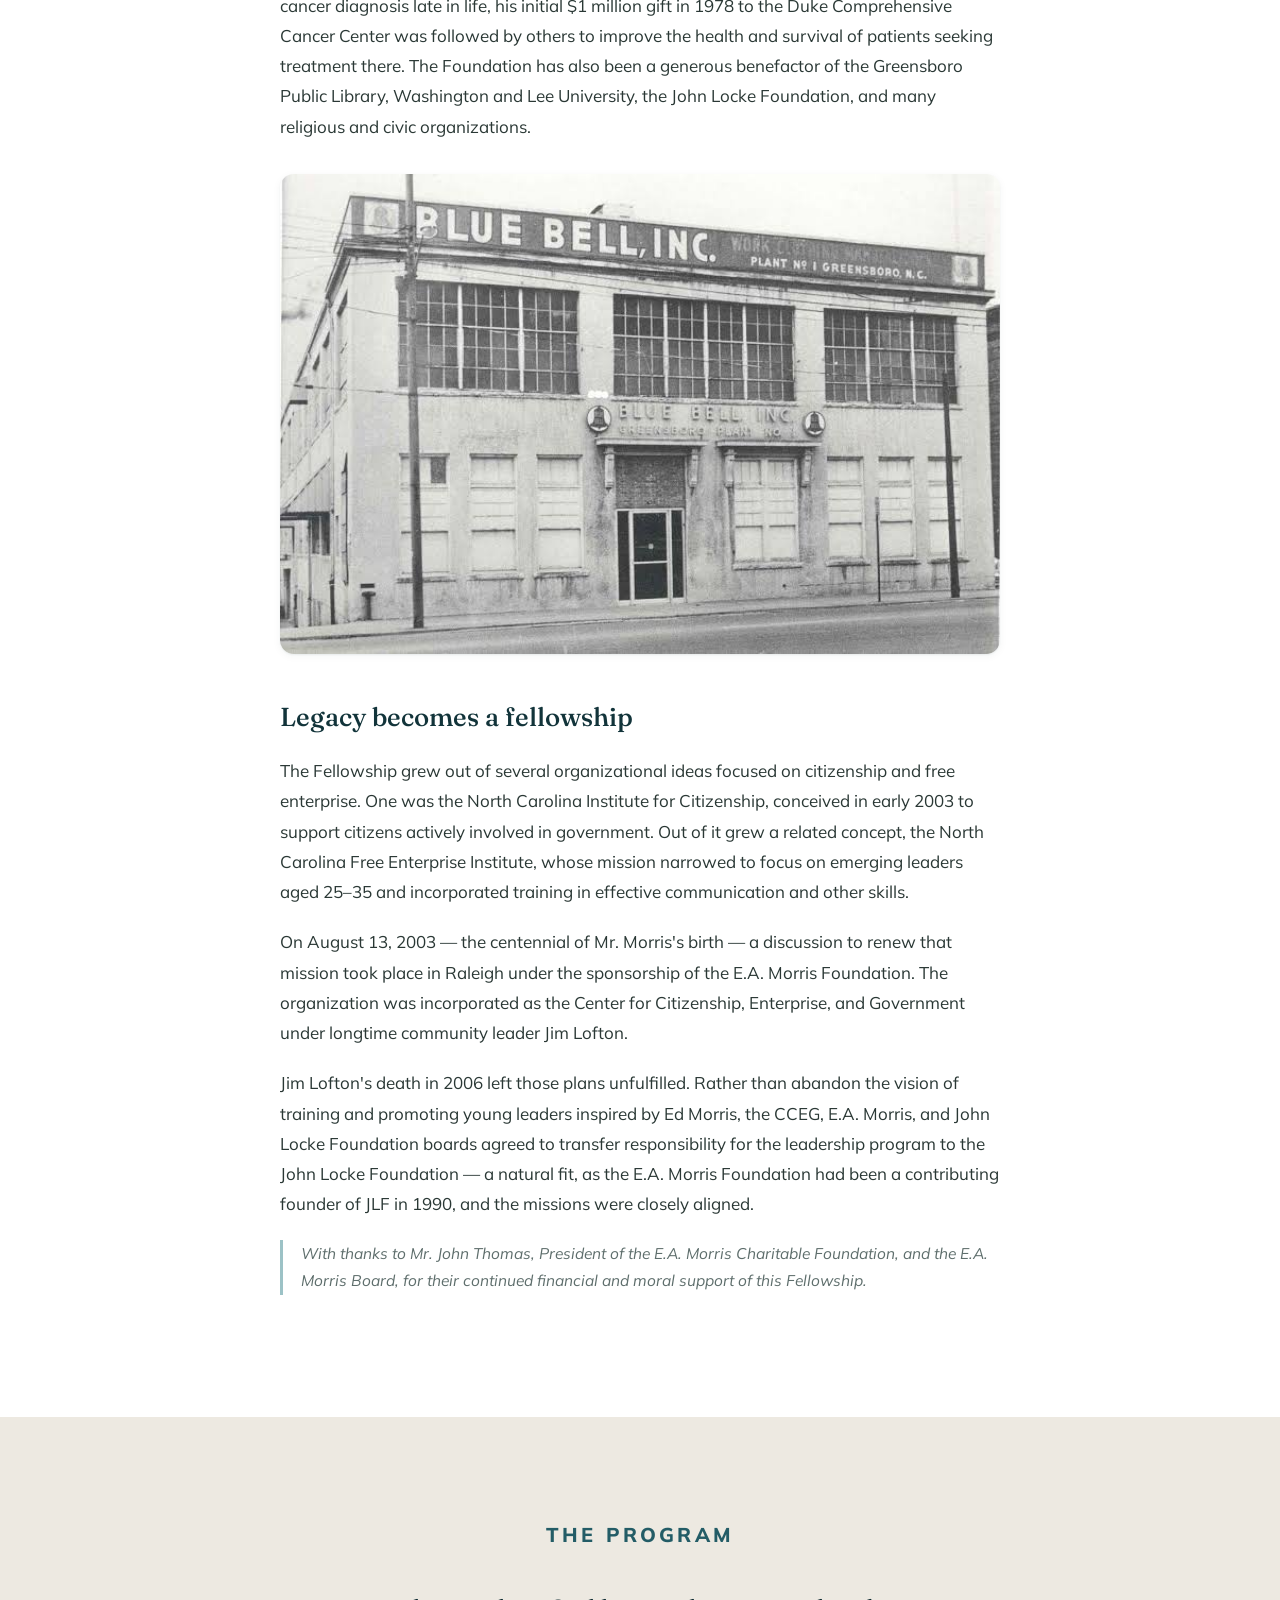
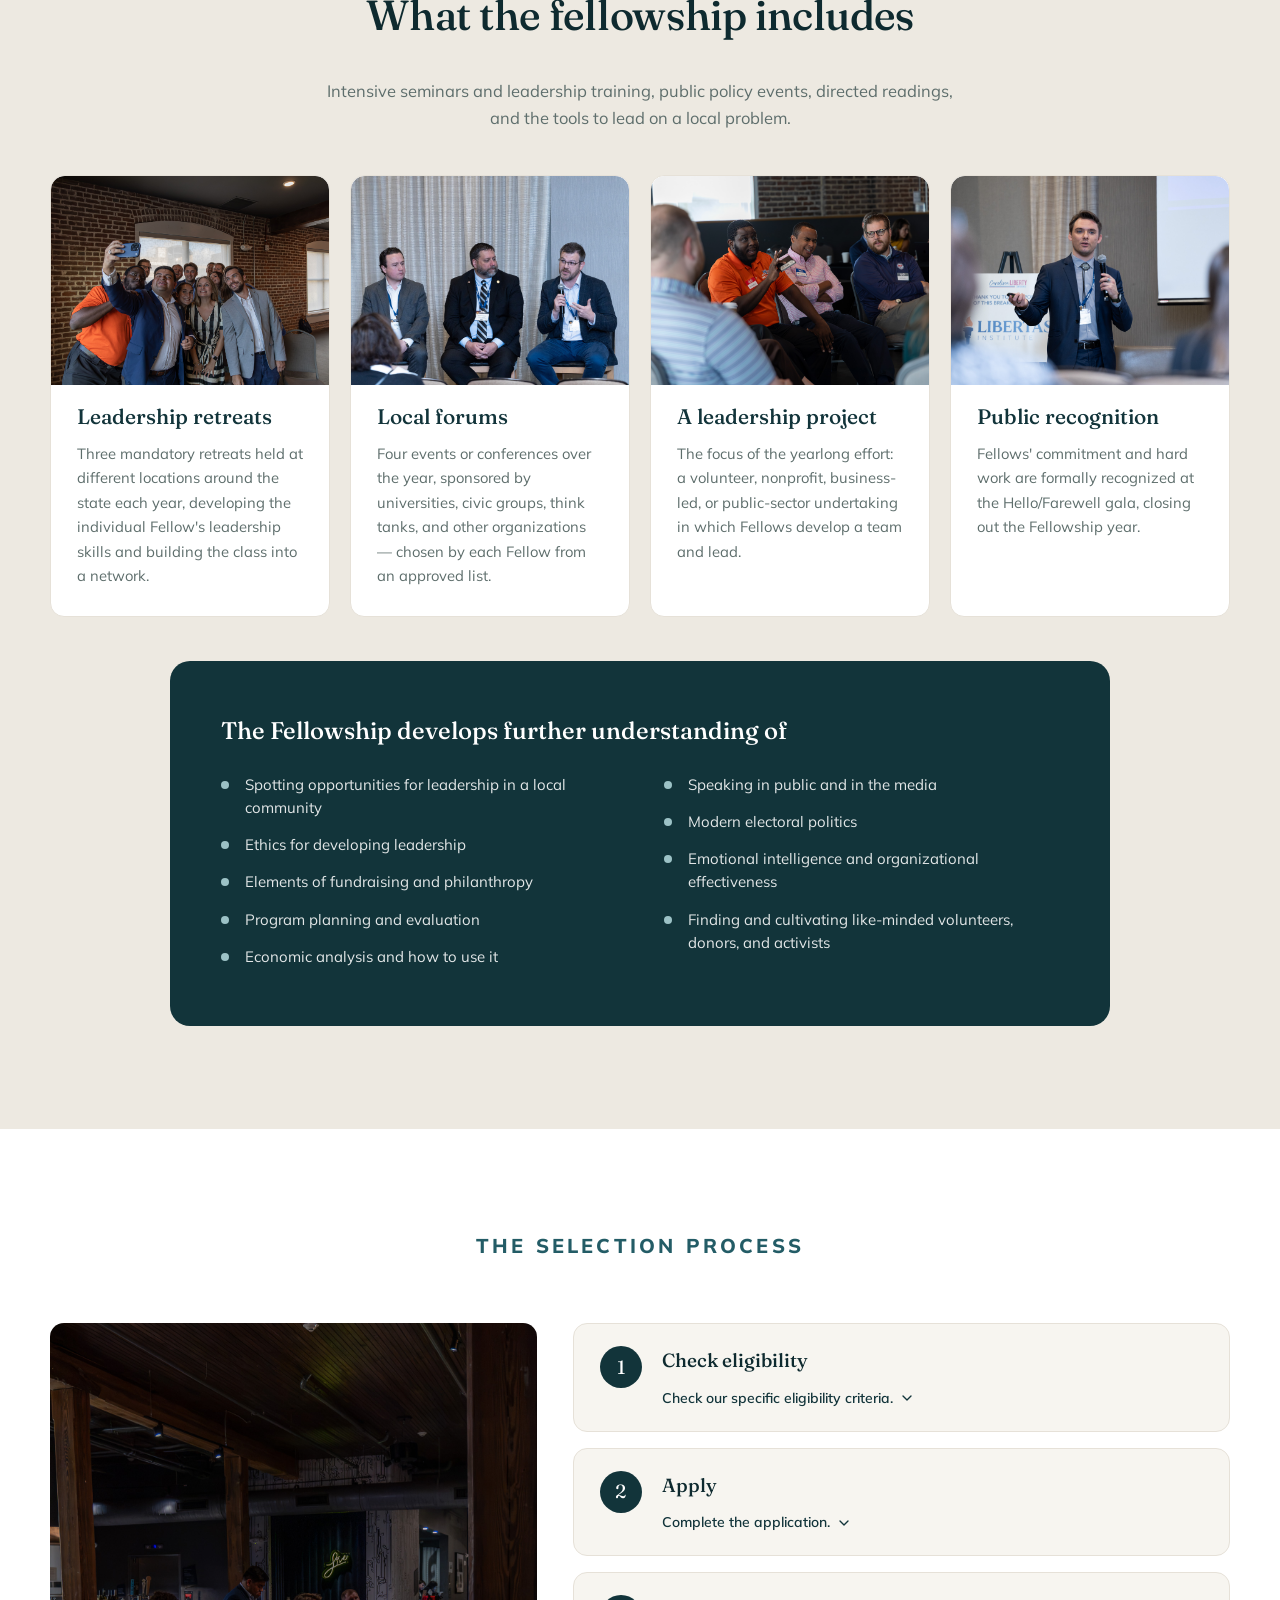
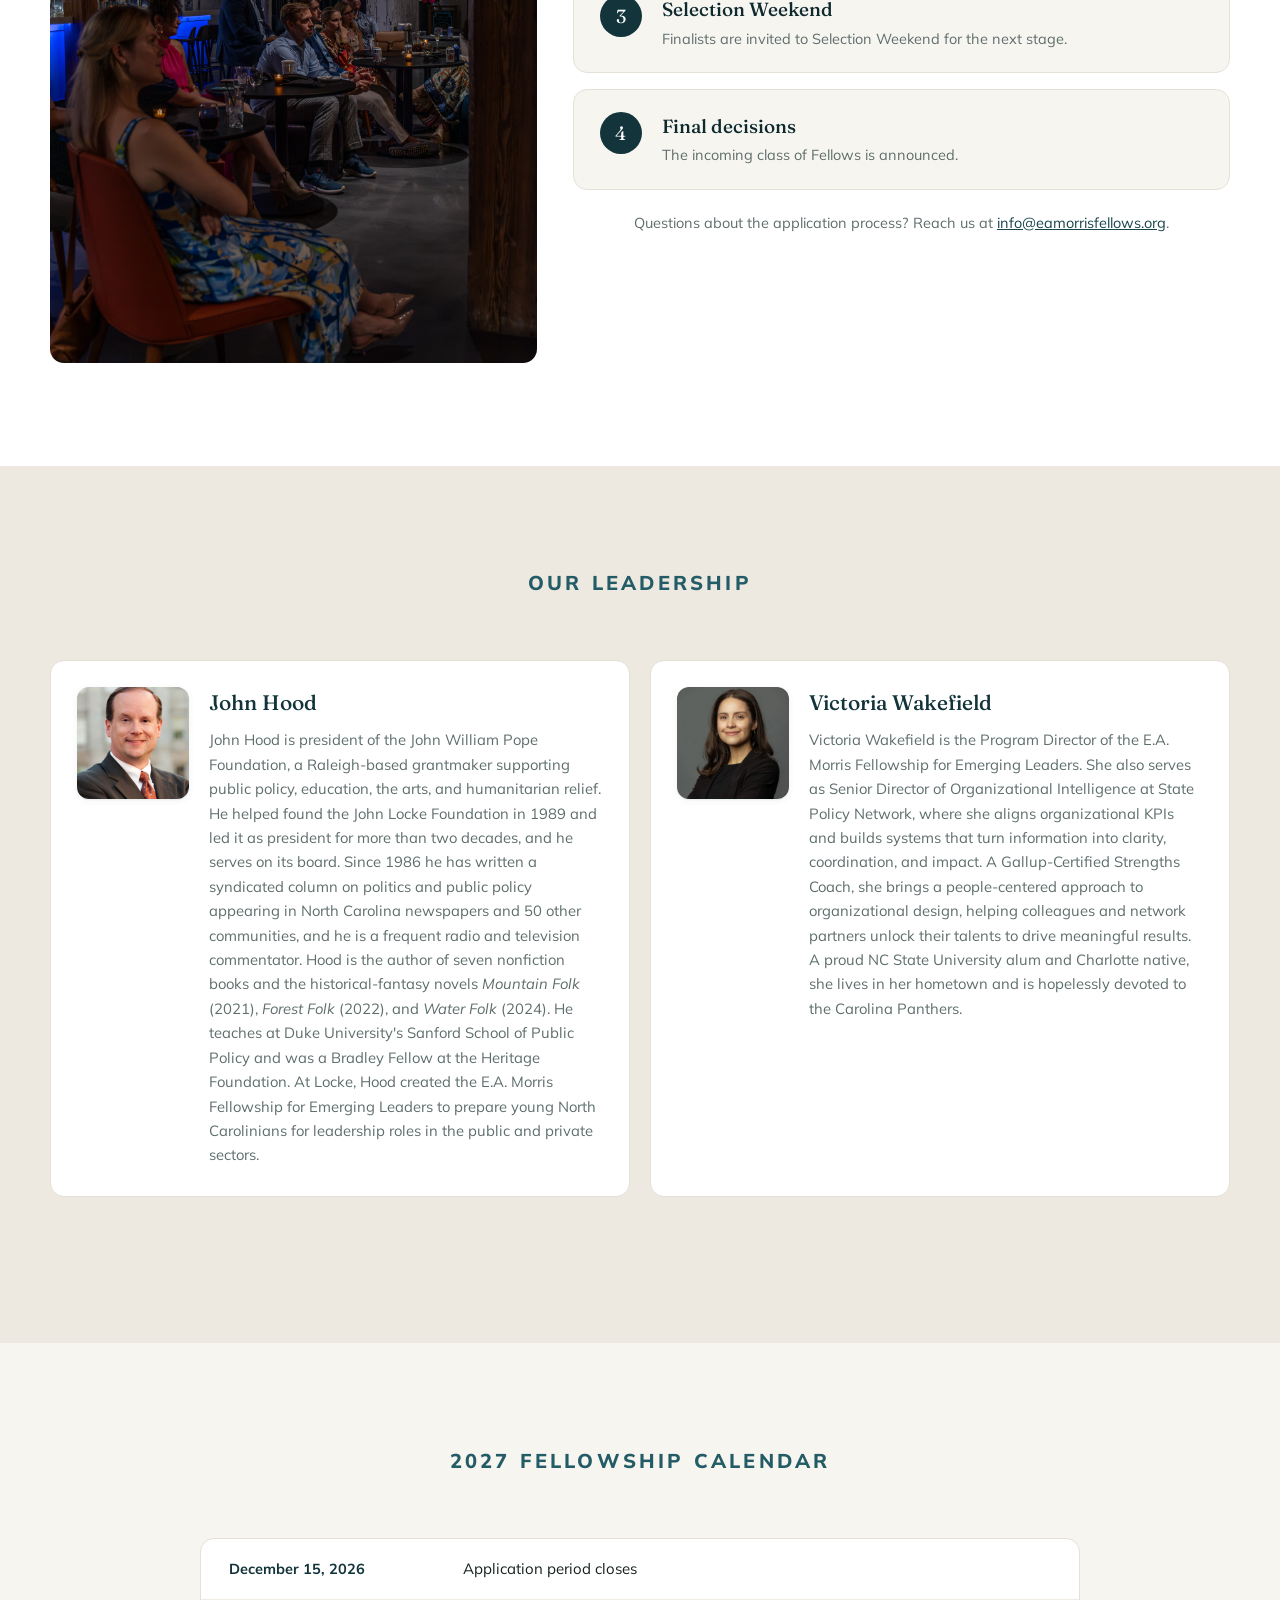
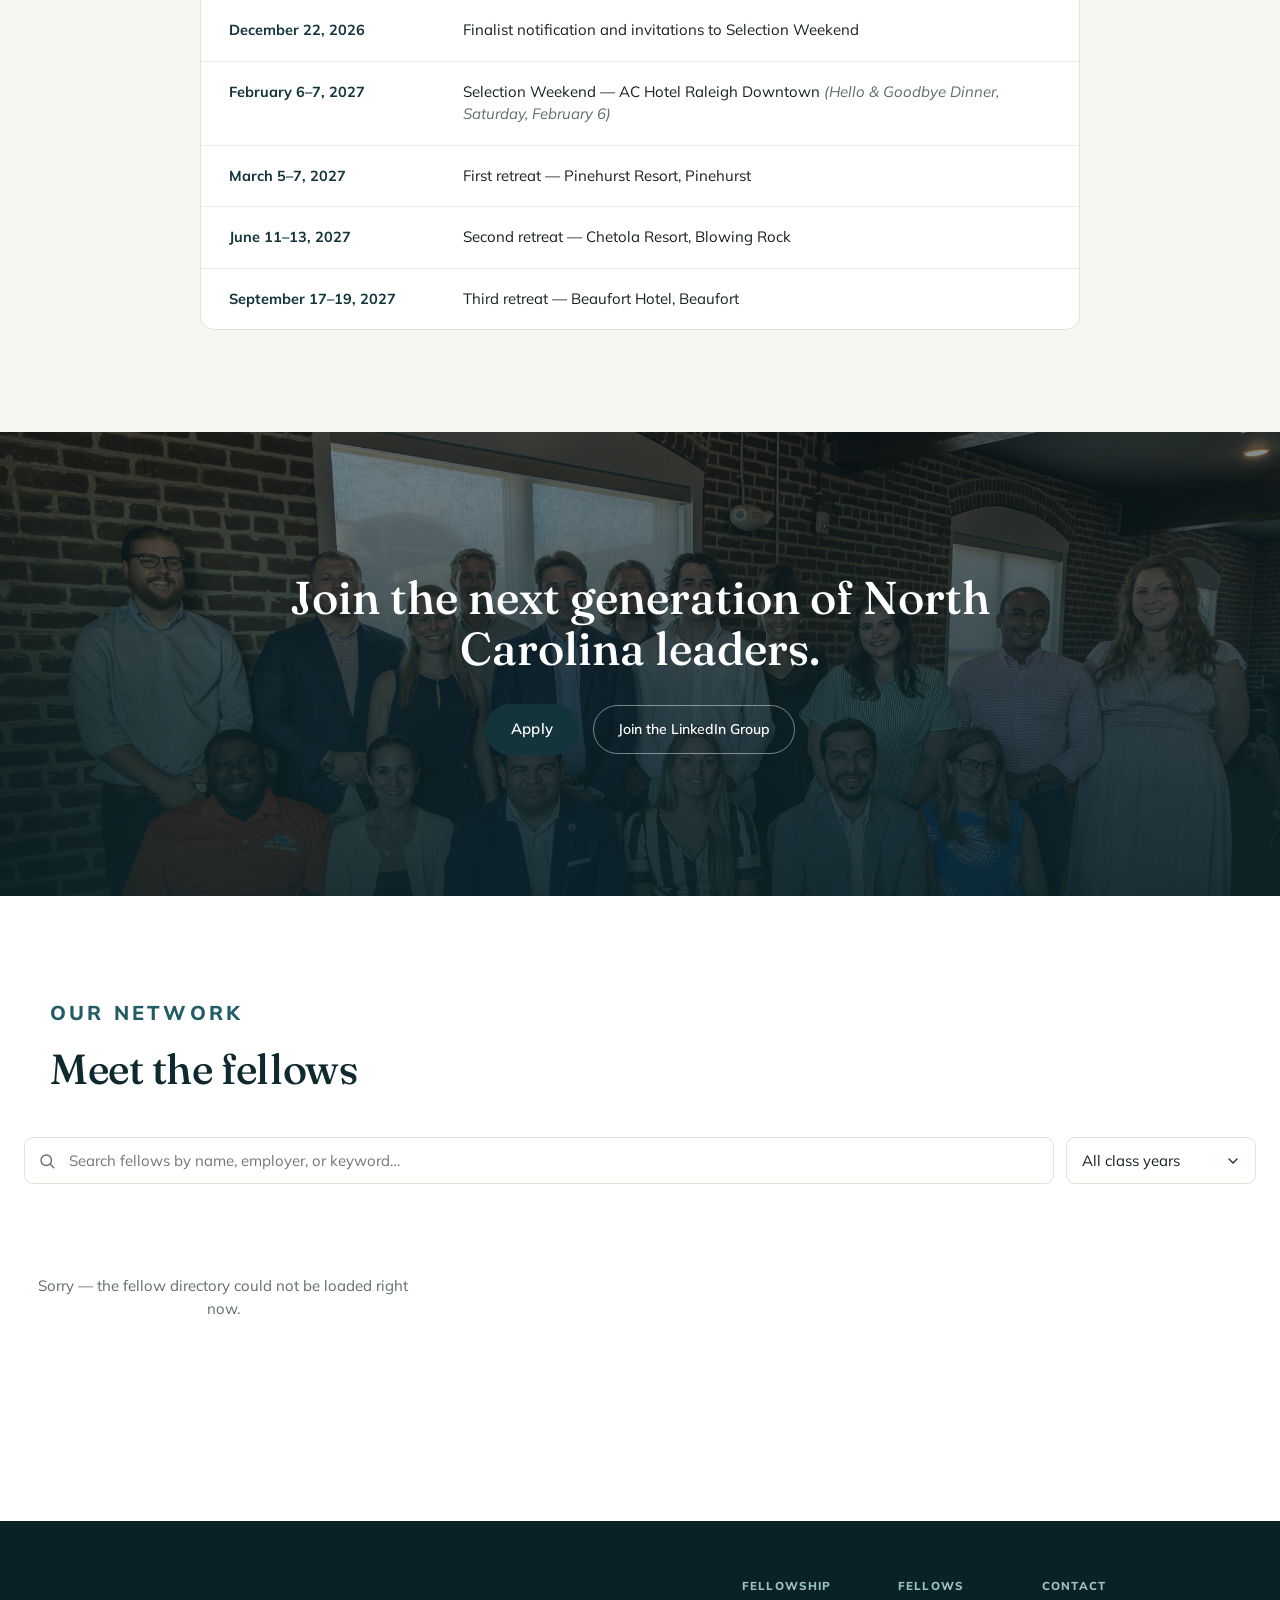
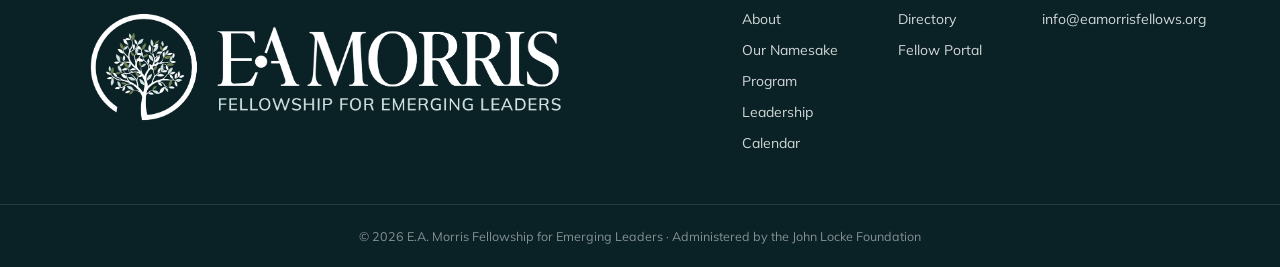
==== commit 0cf3342e: "Update fellowship calendar dates and hero tree icon" ====
--- a/index.html
+++ b/index.html
@@ -378,16 +378,15 @@
     <!-- ============================= CALENDAR ============================= -->
     <section id="calendar" class="section calendar-section">
       <div class="section-head center">
-        <p class="eyebrow eyebrow-dark">2026 Fellowship Calendar</p>
+        <p class="eyebrow eyebrow-dark">2027 Fellowship Calendar</p>
       </div>
       <div class="calendar-table">
-        <div class="cal-row"><span class="cal-date">December 15, 2025</span><span class="cal-event">Application period closes</span></div>
-        <div class="cal-row"><span class="cal-date">December 22, 2025</span><span class="cal-event">Finalist notification and invitations to Selection Weekend</span></div>
-        <div class="cal-row"><span class="cal-date">February 7&ndash;8, 2026</span><span class="cal-event">Selection Weekend</span></div>
-        <div class="cal-row"><span class="cal-date">March 13&ndash;15, 2026</span><span class="cal-event">Retreat 1 — Pinehurst, NC</span></div>
-        <div class="cal-row"><span class="cal-date">June 5&ndash;7, 2026</span><span class="cal-event">Retreat 2 — Chetola, NC <em>(tentative)</em></span></div>
-        <div class="cal-row"><span class="cal-date">September 11&ndash;13, 2026</span><span class="cal-event">Retreat 3 — Wilmington, NC</span></div>
-        <div class="cal-row"><span class="cal-date">February 6, 2027</span><span class="cal-event">Fellowship ends — Hello &amp; Goodbye Dinner</span></div>
+        <div class="cal-row"><span class="cal-date">December 15, 2026</span><span class="cal-event">Application period closes</span></div>
+        <div class="cal-row"><span class="cal-date">December 22, 2026</span><span class="cal-event">Finalist notification and invitations to Selection Weekend</span></div>
+        <div class="cal-row"><span class="cal-date">February 6&ndash;7, 2027</span><span class="cal-event">Selection Weekend — AC Hotel Raleigh Downtown <em>(Hello &amp; Goodbye Dinner, Saturday, February 6)</em></span></div>
+        <div class="cal-row"><span class="cal-date">March 5&ndash;7, 2027</span><span class="cal-event">First retreat — Pinehurst Resort, Pinehurst</span></div>
+        <div class="cal-row"><span class="cal-date">June 11&ndash;13, 2027</span><span class="cal-event">Second retreat — Chetola Resort, Blowing Rock</span></div>
+        <div class="cal-row"><span class="cal-date">September 17&ndash;19, 2027</span><span class="cal-event">Third retreat — Beaufort Hotel, Beaufort</span></div>
       </div>
     </section>
 
--- a/style.css
+++ b/style.css
@@ -768,9 +768,9 @@
 
 .hero-ring {
   position: absolute;
-  left: -120px;
-  bottom: -160px;
-  width: 420px;
+  left: -150px;
+  bottom: -90px;
+  width: 520px;
   height: auto;
   opacity: 0.10;
   z-index: 1;
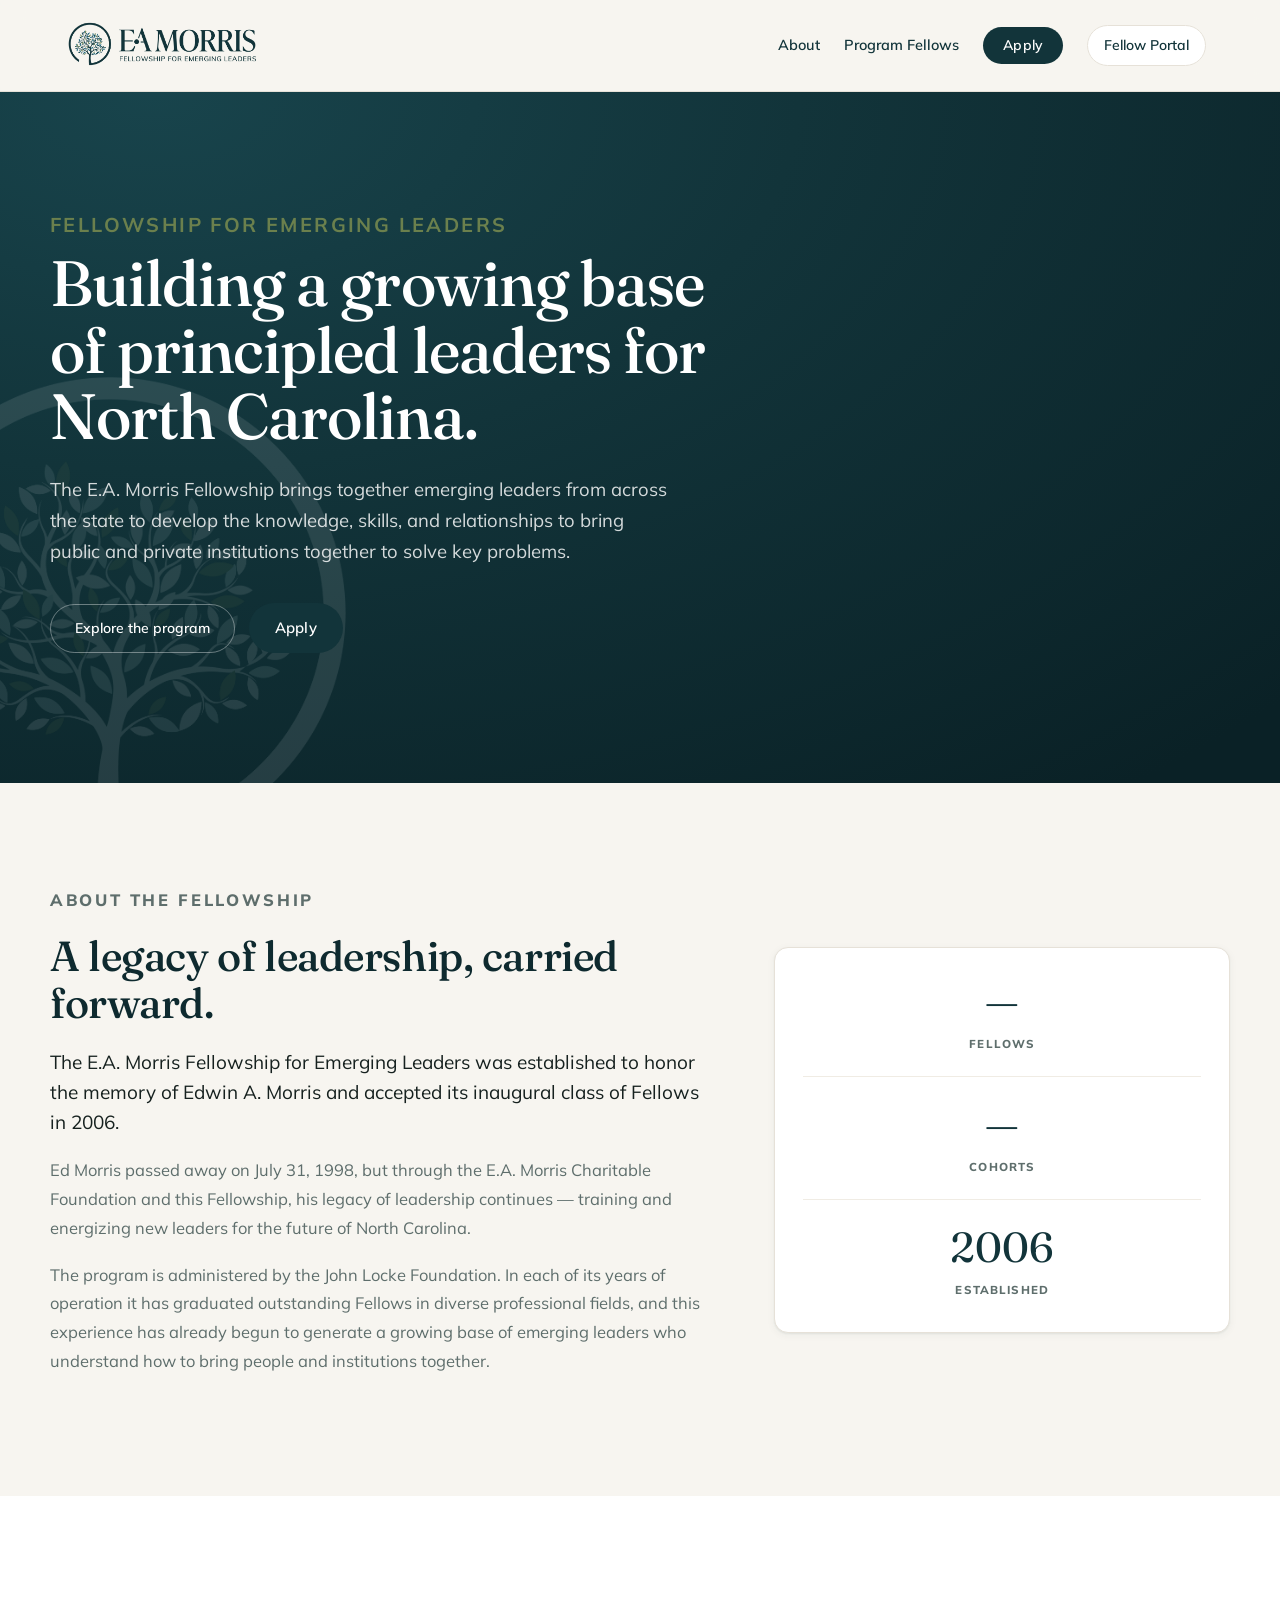
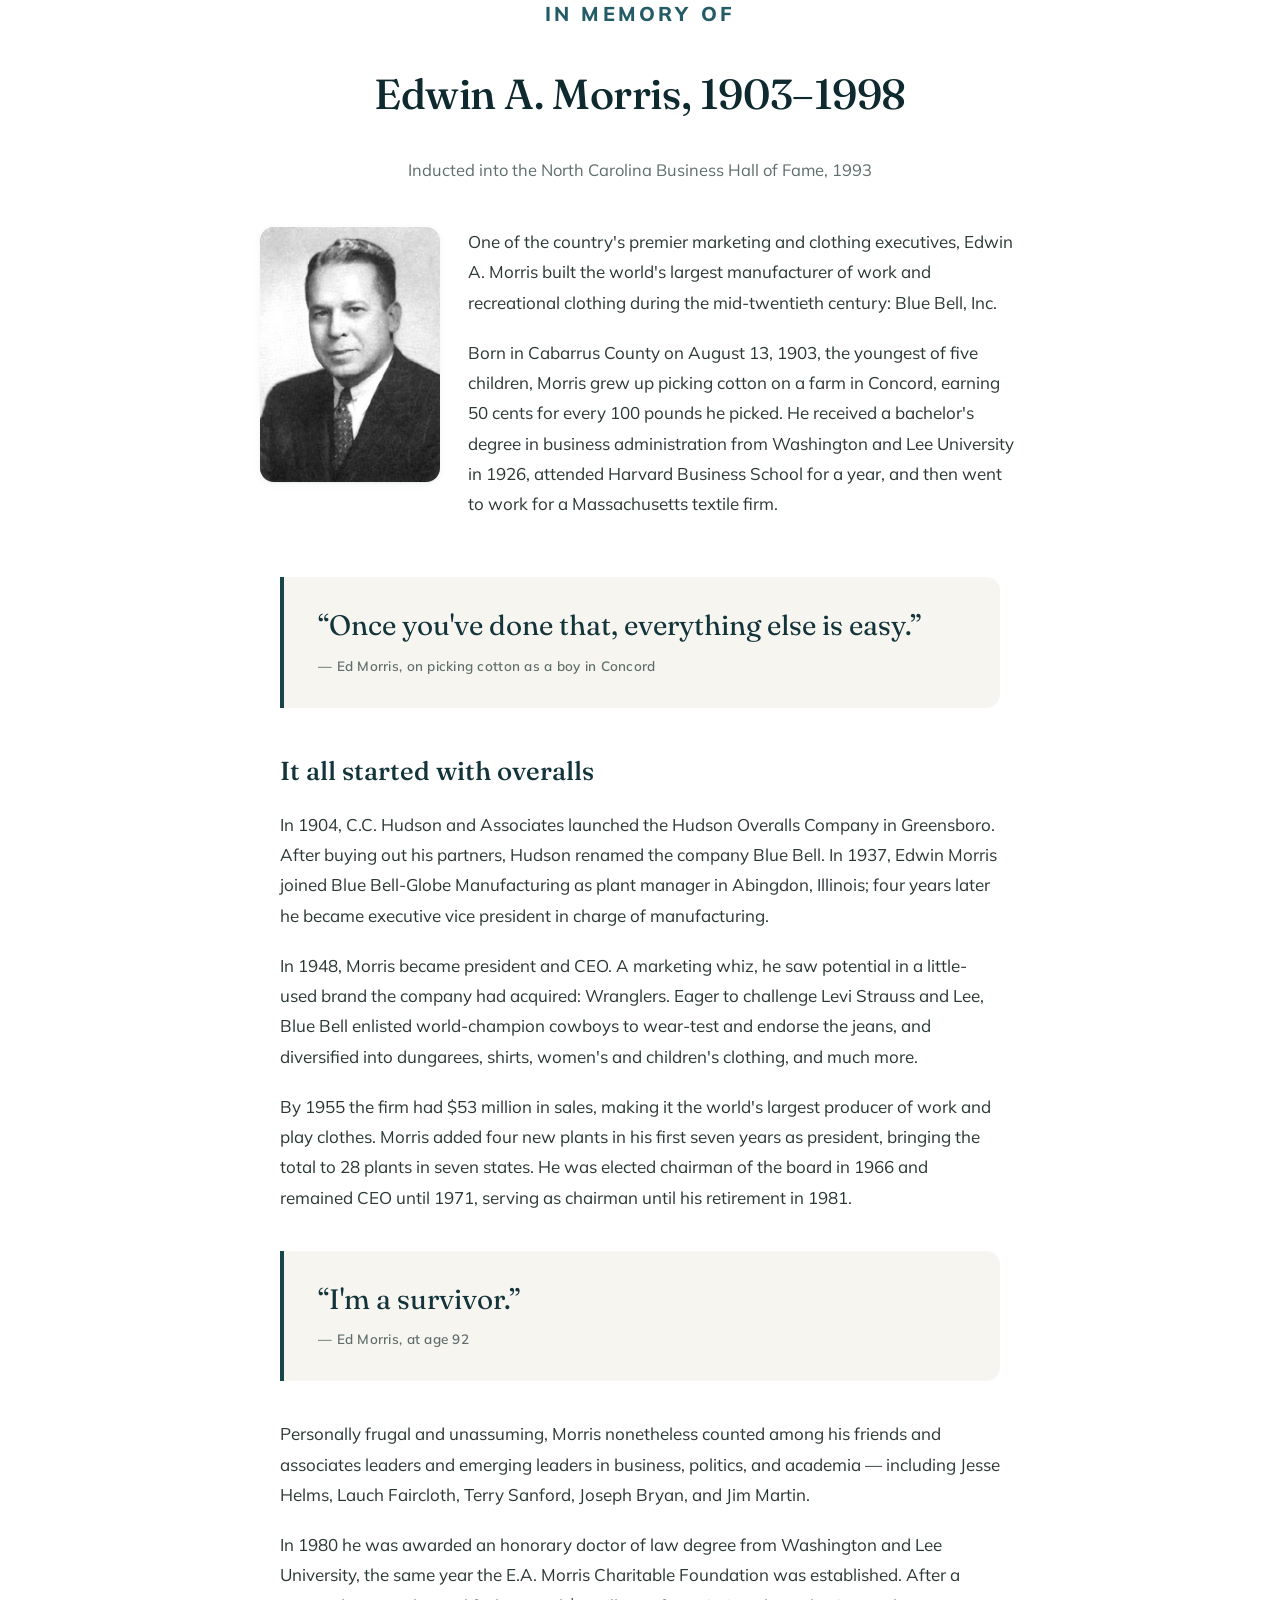
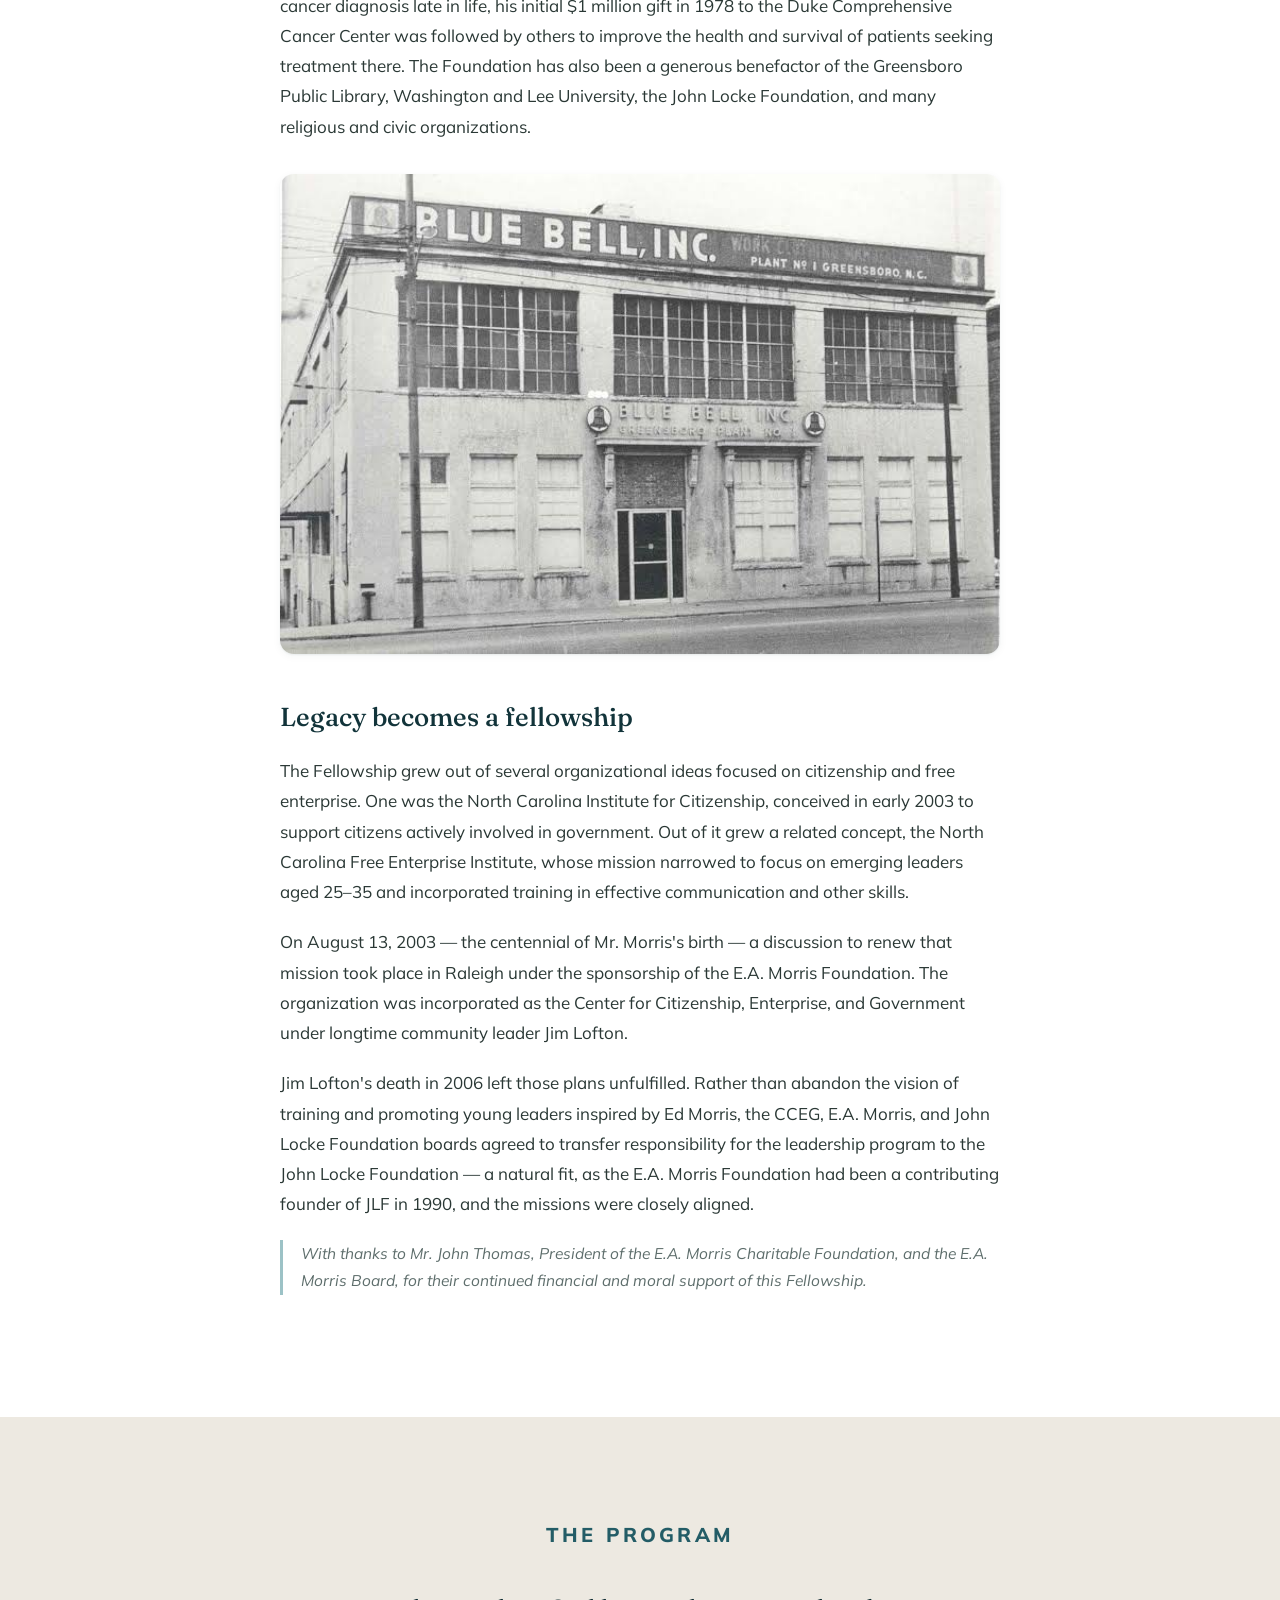
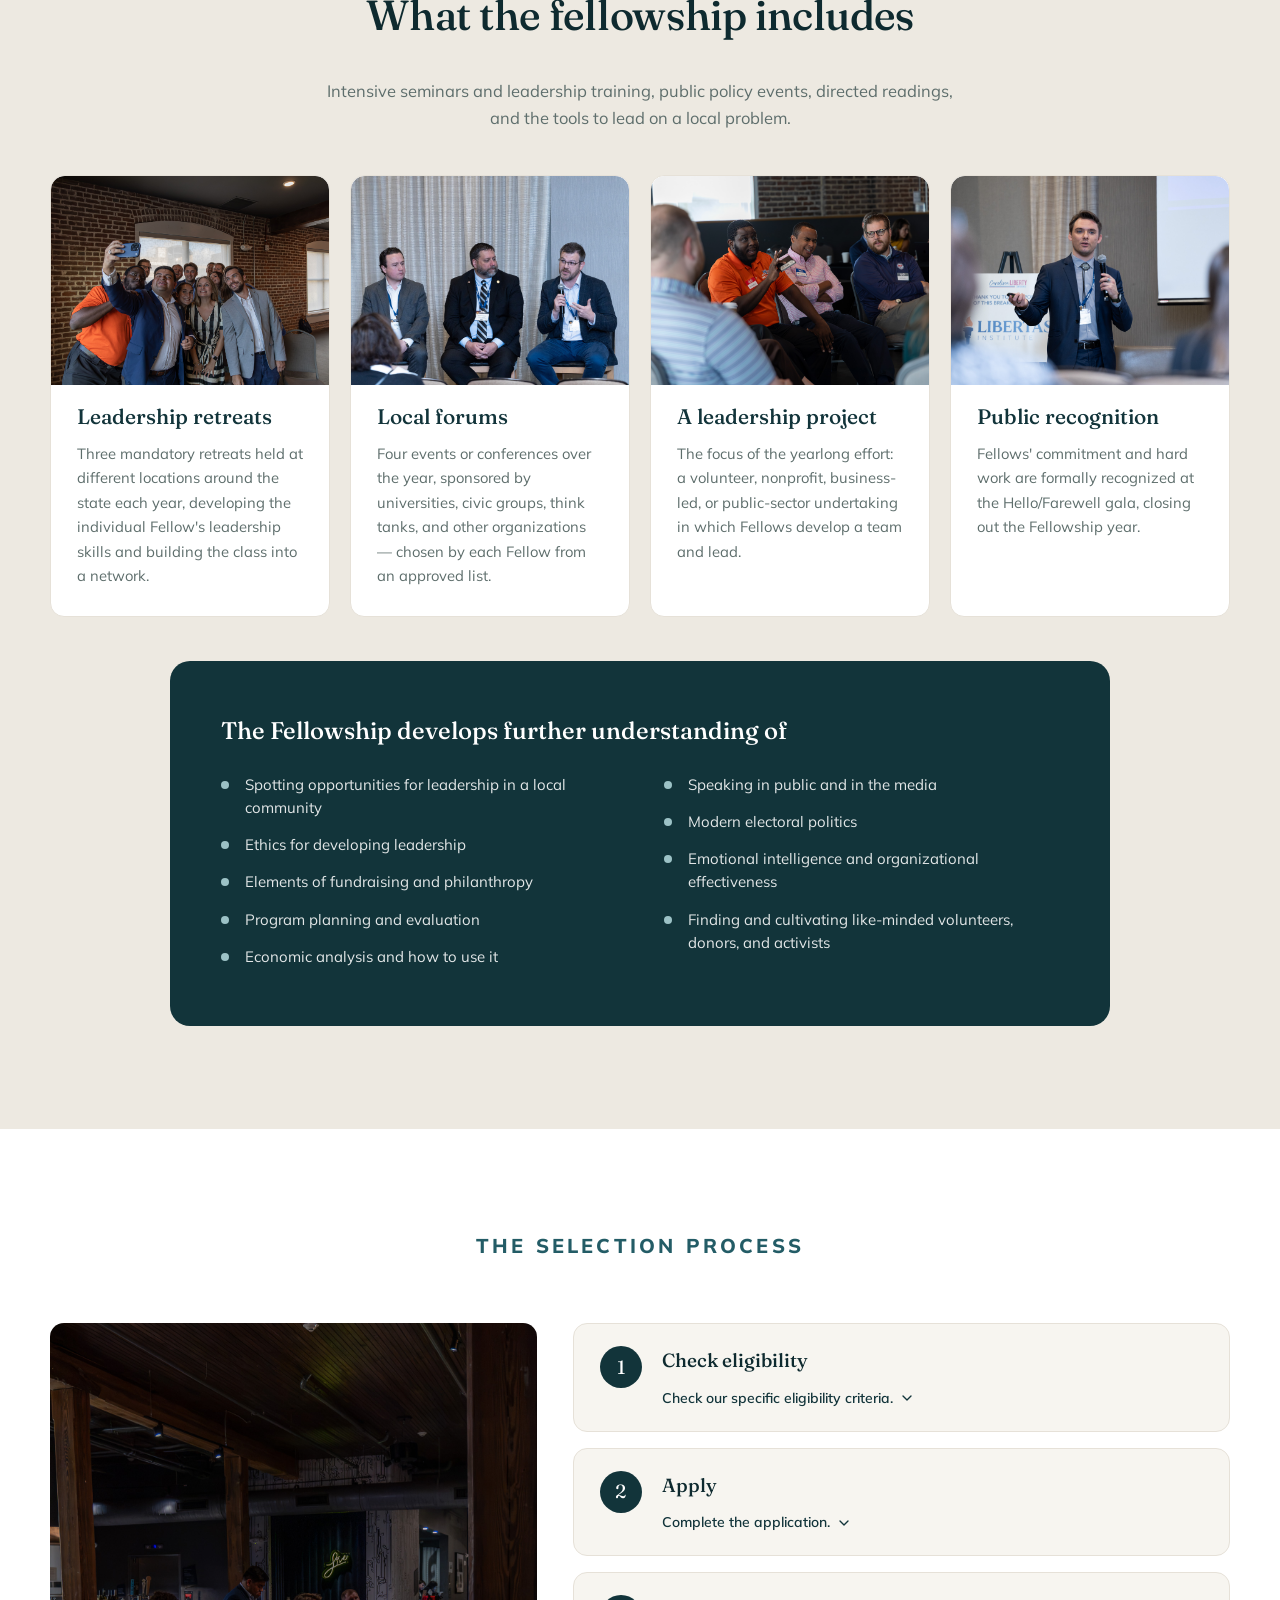
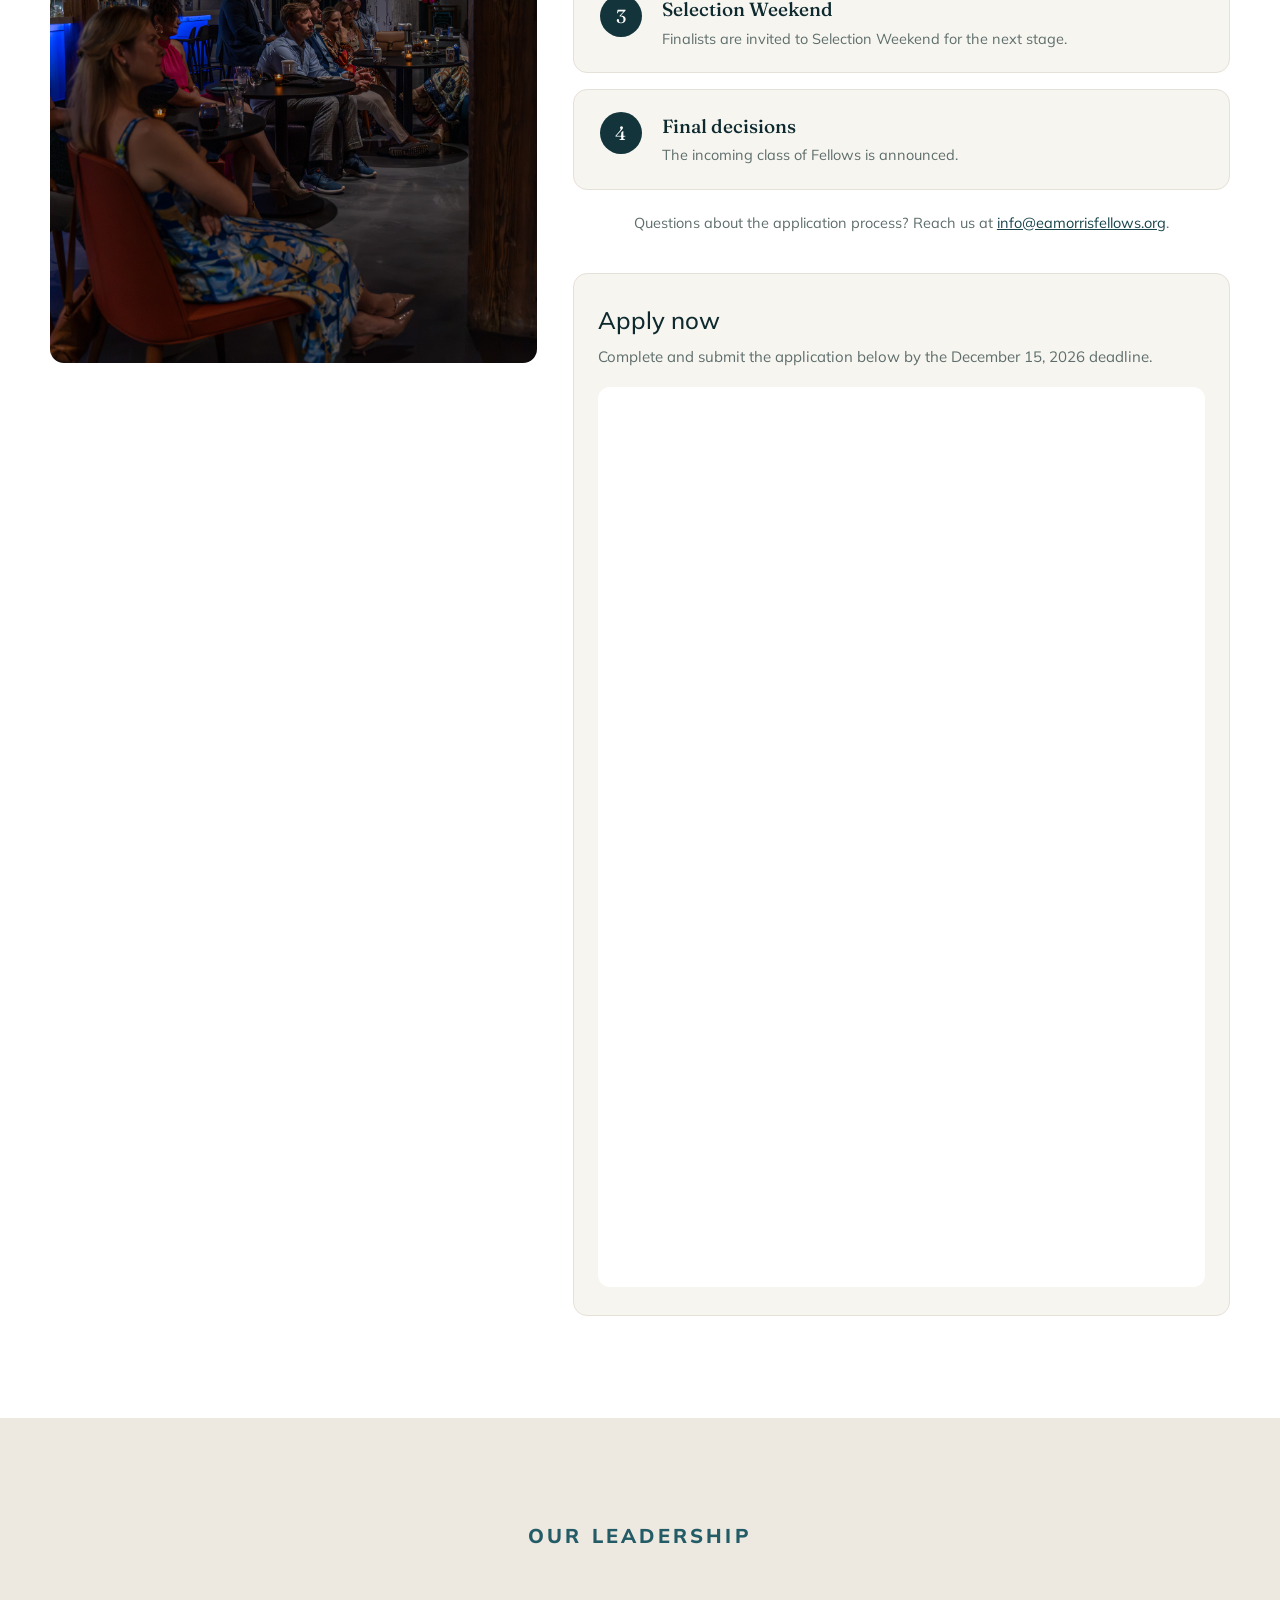
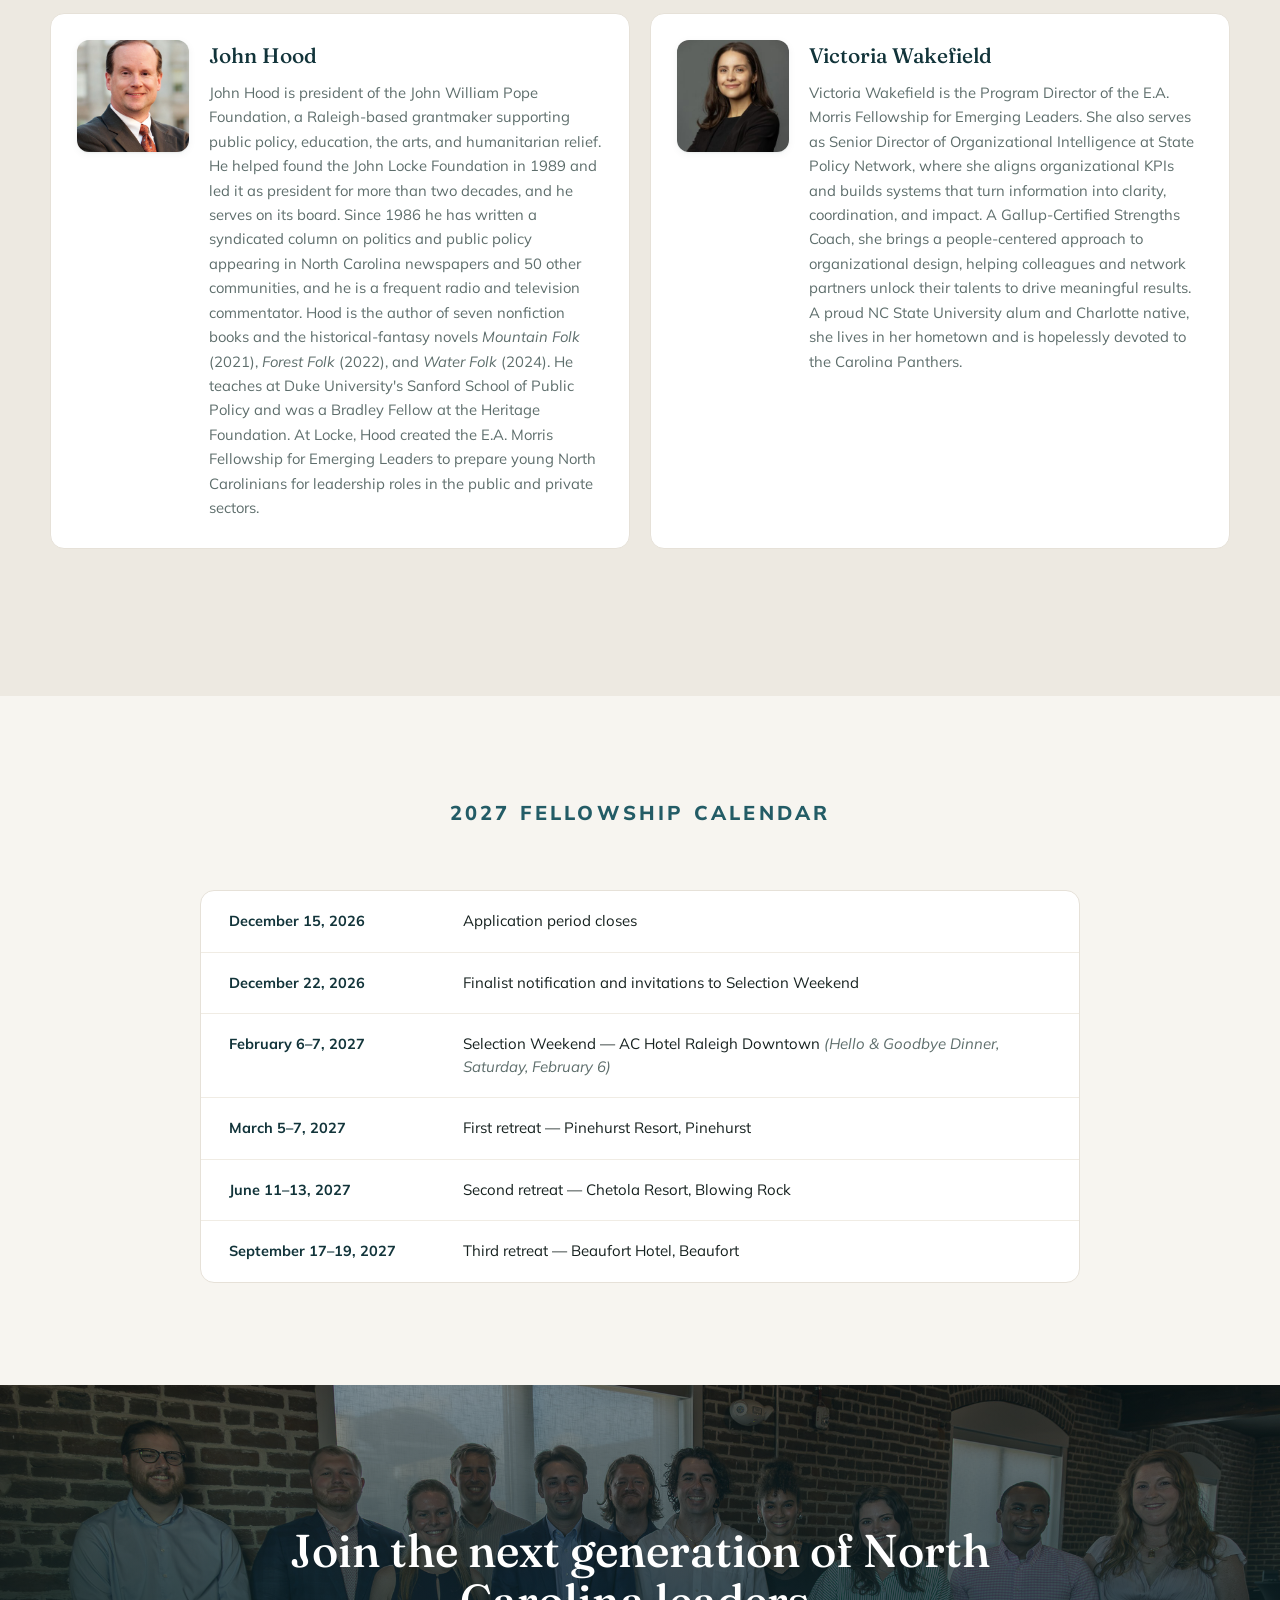
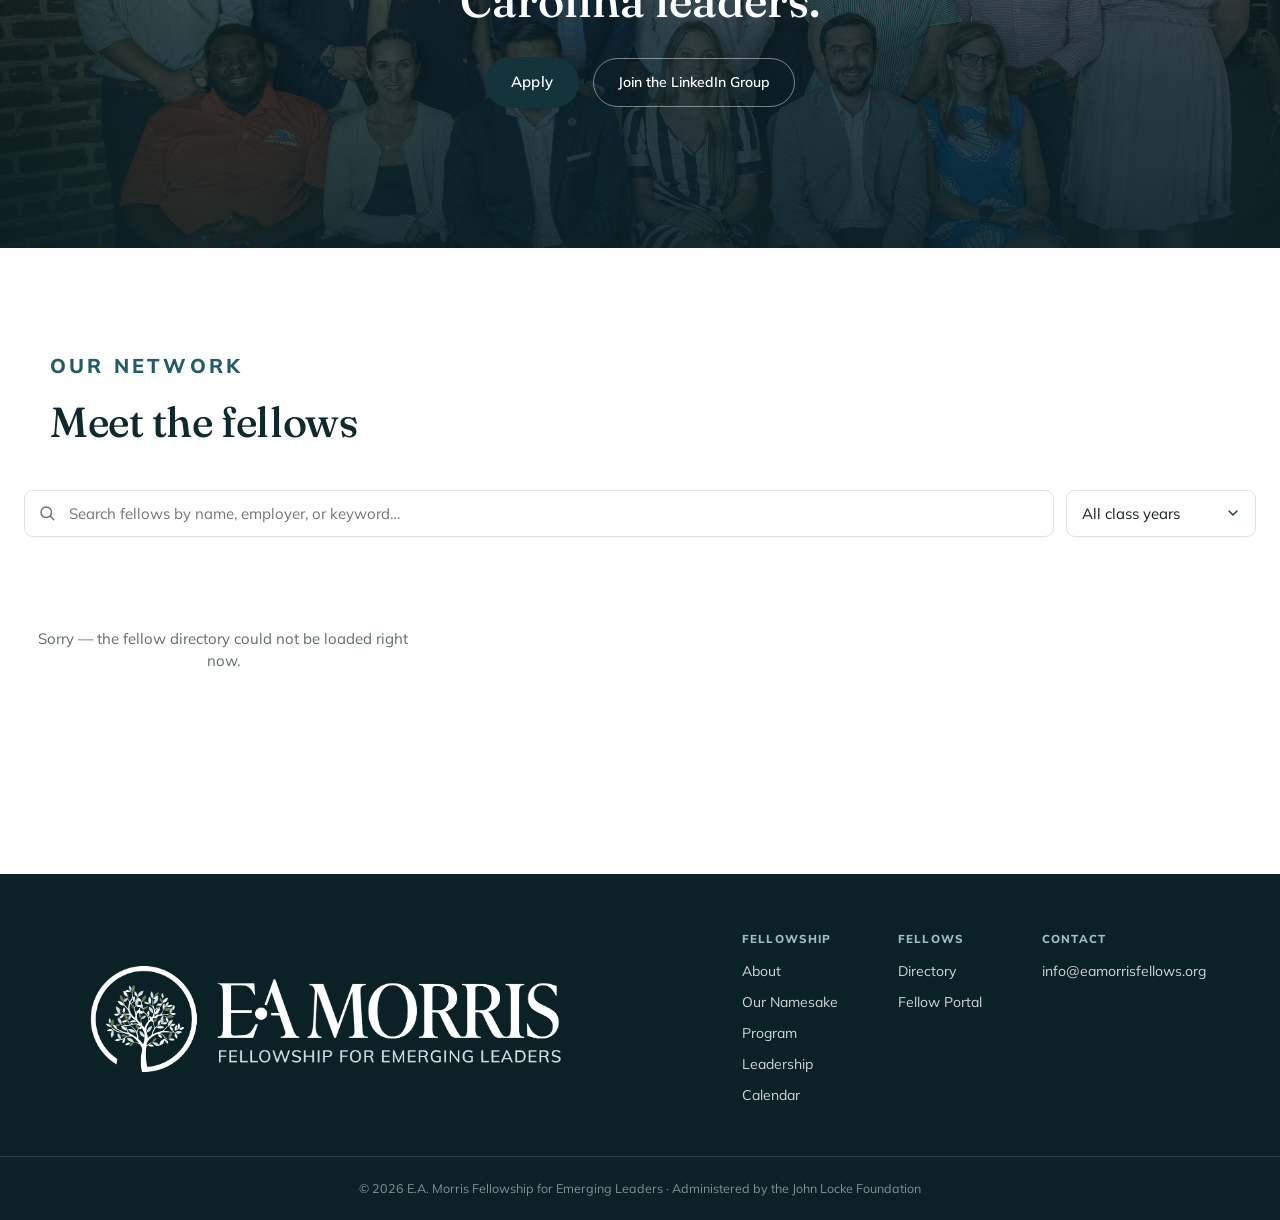
==== commit f8155230: "Embed Formstack application form on homepage" ====
--- a/index.html
+++ b/index.html
@@ -321,6 +321,16 @@
         Questions about the application process? Reach us at
         <a href="mailto:info@eamorrisfellows.org">info@eamorrisfellows.org</a>.
       </p>
+
+      <div class="application-form">
+        <h3 class="application-form-title">Apply now</h3>
+        <p class="application-form-note">
+          Complete and submit the application below by the December 15, 2026 deadline.
+        </p>
+        <div class="formstack-embed">
+          <iframe src="https://jlf.formstack.com/forms/e_a_morris_applicationorris_copy" title="EA Morris Fellowship Application" width="100%" height="900" frameborder="0" loading="lazy"></iframe>
+        </div>
+      </div>
         </div>
       </div>
     </section>
--- a/style.css
+++ b/style.css
@@ -213,7 +213,11 @@
   width: 420px; height: auto;
   opacity: 0.08;
   z-index: 1;
-  pointer-events: none;
+  pointer-events: auto;
+  cursor: pointer;
+}
+.auth-ring-link {
+  display: contents;
 }
 
 .auth-panel {
@@ -321,6 +325,7 @@
   gap: 28px;
 }
 .app-logo { height: 48px; width: auto; }
+.app-logo-link { display: inline-flex; align-items: center; }
 
 .tabs { display: flex; gap: 4px; margin-left: 8px; }
 .tab {
@@ -1064,6 +1069,39 @@
   display: block;
 }
 .selection-steps { min-width: 0; }
+
+.application-form {
+  max-width: 880px;
+  margin: 40px auto 0;
+  padding: 28px 24px;
+  background: var(--cream);
+  border: 1px solid var(--line);
+  border-radius: var(--radius);
+}
+.application-form-title {
+  font-family: var(--font-display);
+  font-size: 24px;
+  margin: 0 0 8px;
+  color: var(--teal-900);
+}
+.application-form-note {
+  color: var(--muted);
+  font-size: 15px;
+  margin: 0 0 18px;
+}
+.formstack-embed {
+  position: relative;
+  width: 100%;
+  overflow: hidden;
+  border-radius: 12px;
+  background: #fff;
+}
+.formstack-embed iframe {
+  display: block;
+  width: 100%;
+  border: 0;
+  min-height: 700px;
+}
 .steps {
   max-width: 880px;
   margin: 0 auto;
@@ -1305,7 +1343,7 @@
   width: 100%;
   height: 100%;
   object-fit: cover;
-  object-position: center 20%;
+  object-position: center 35%;
   z-index: 0;
 }
 .final-cta-overlay {
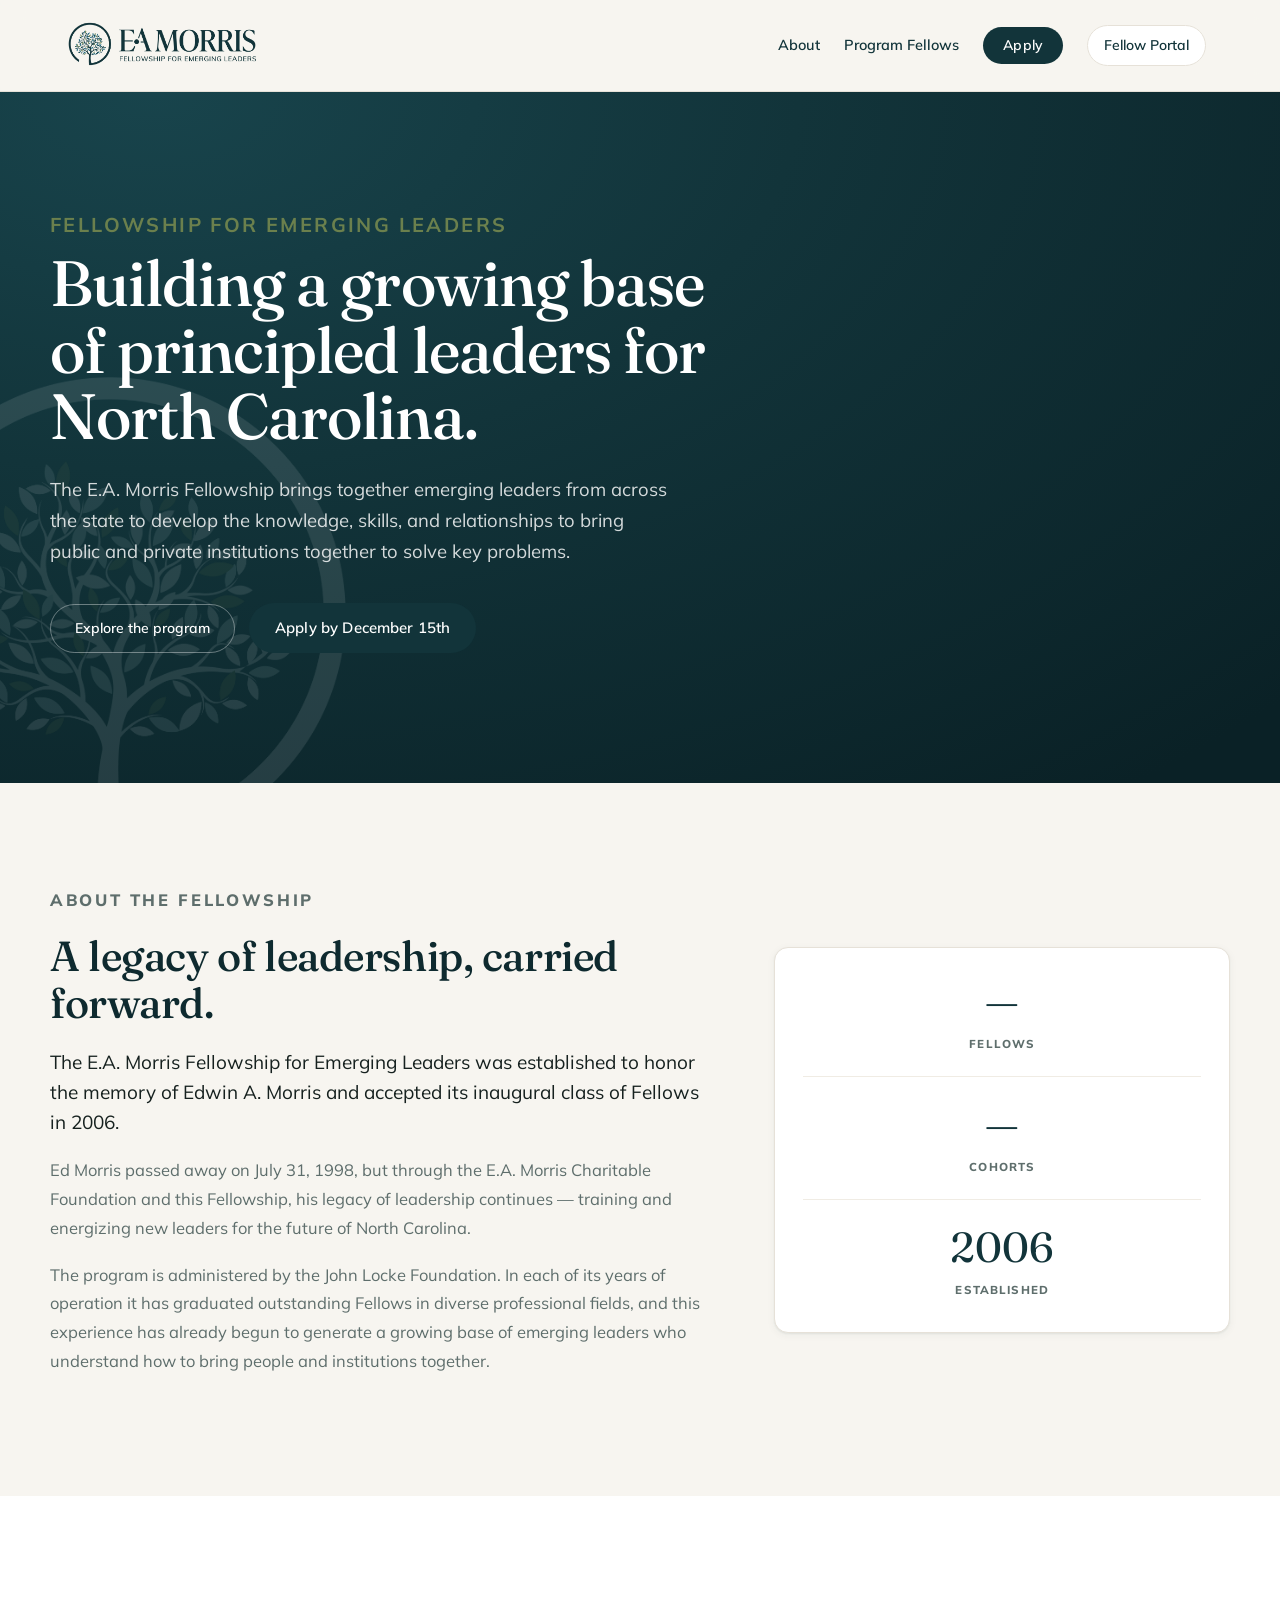
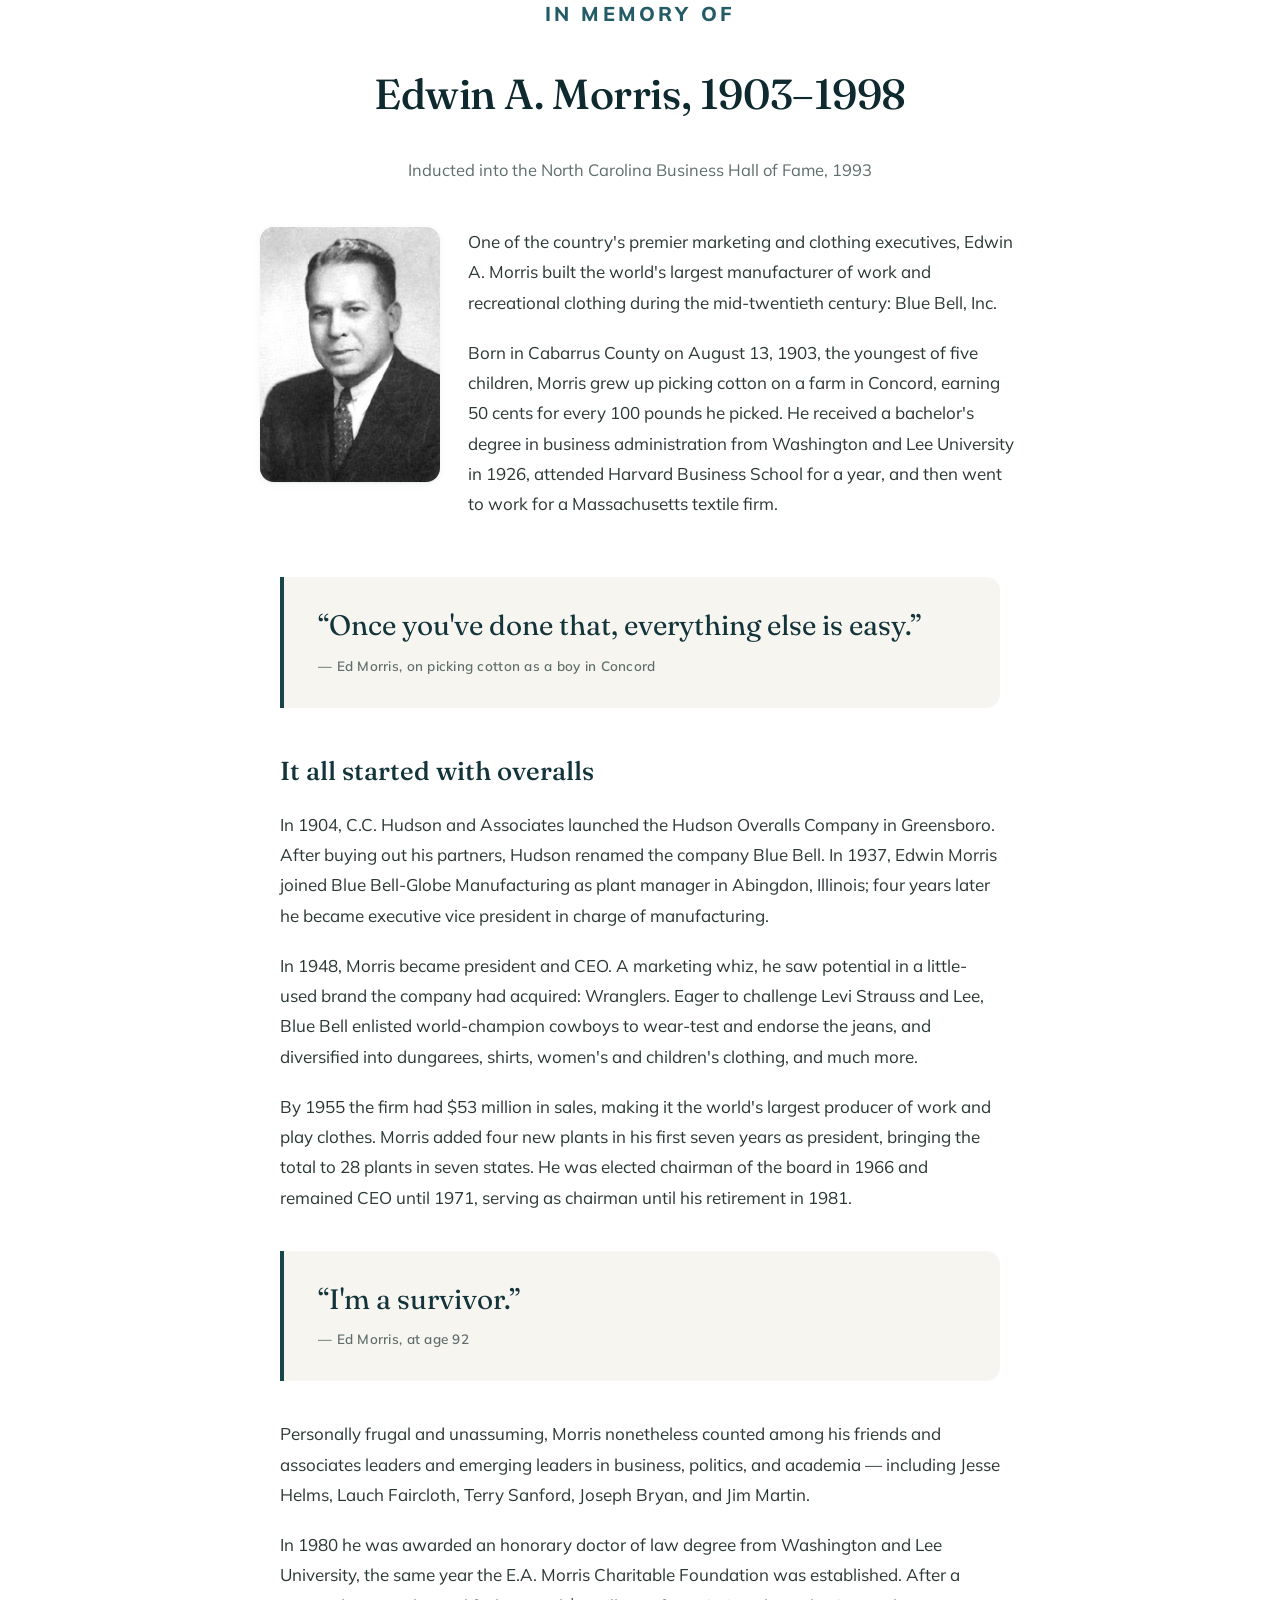
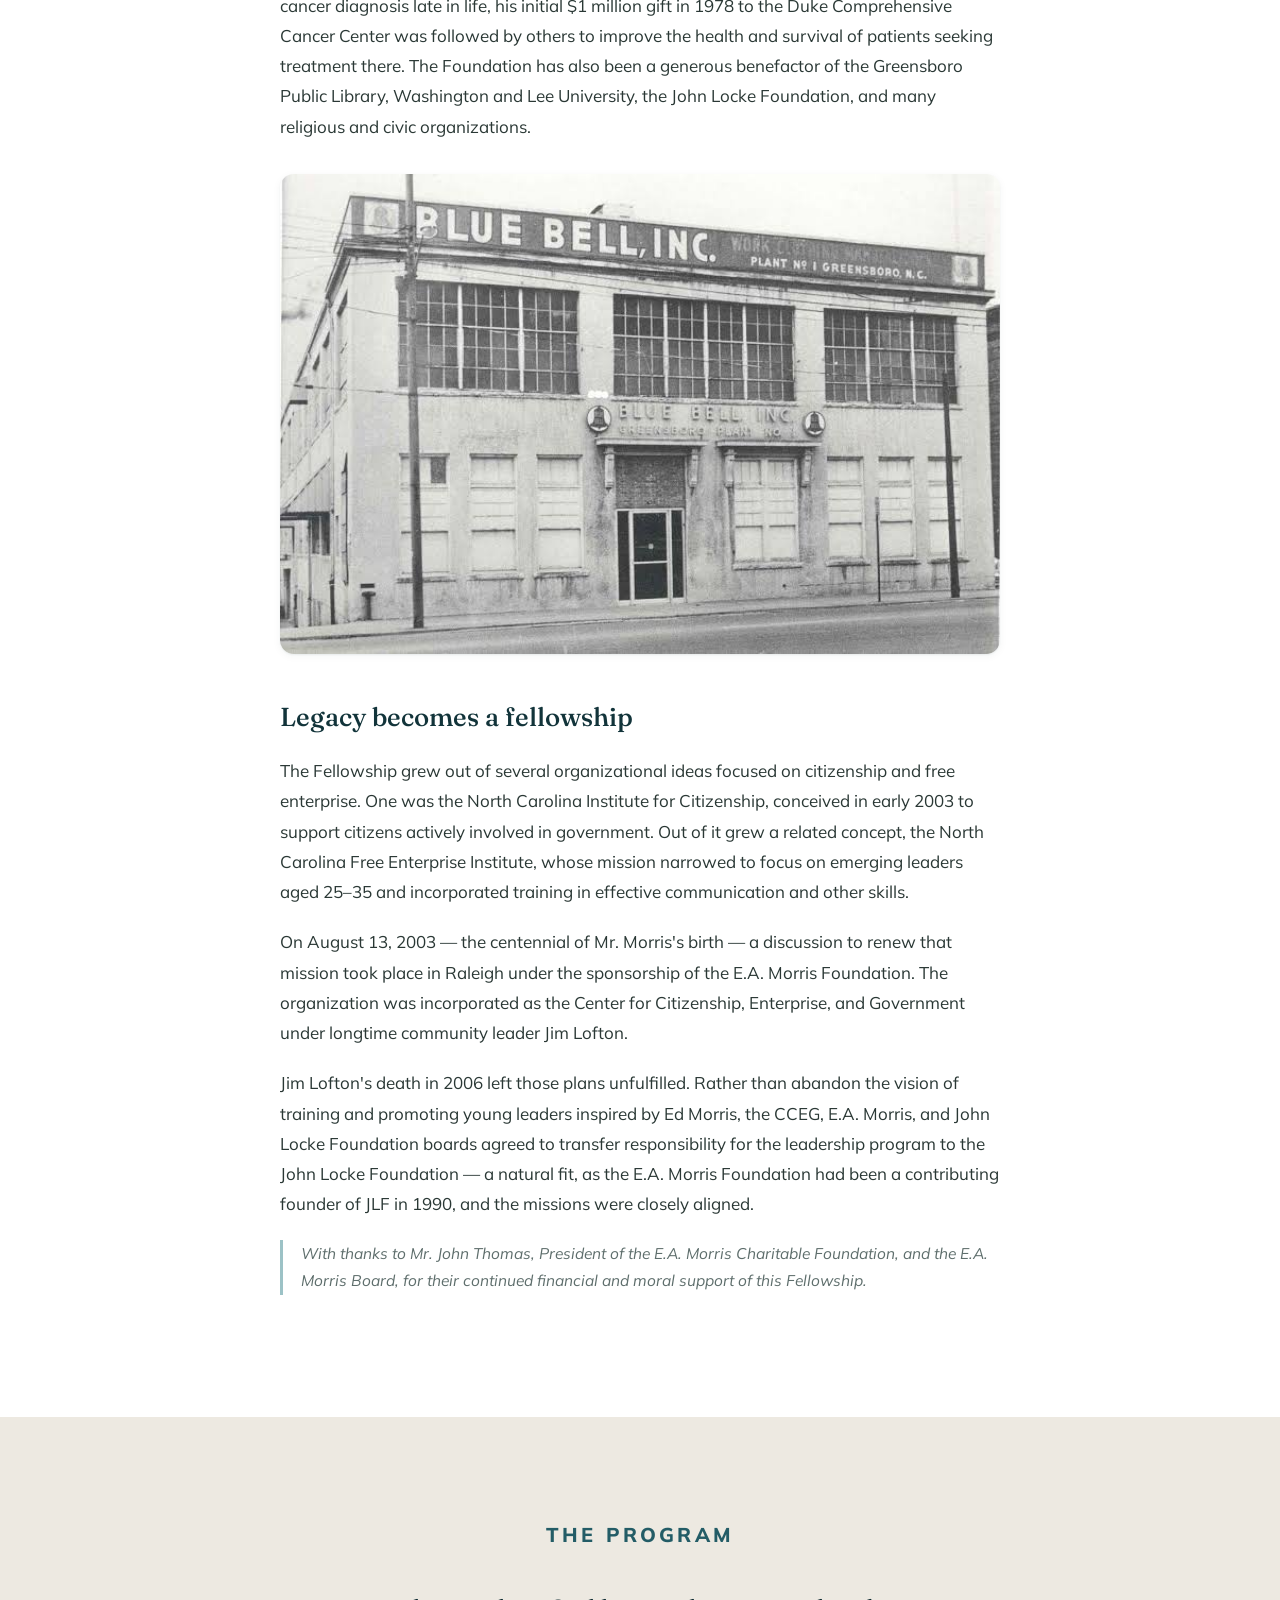
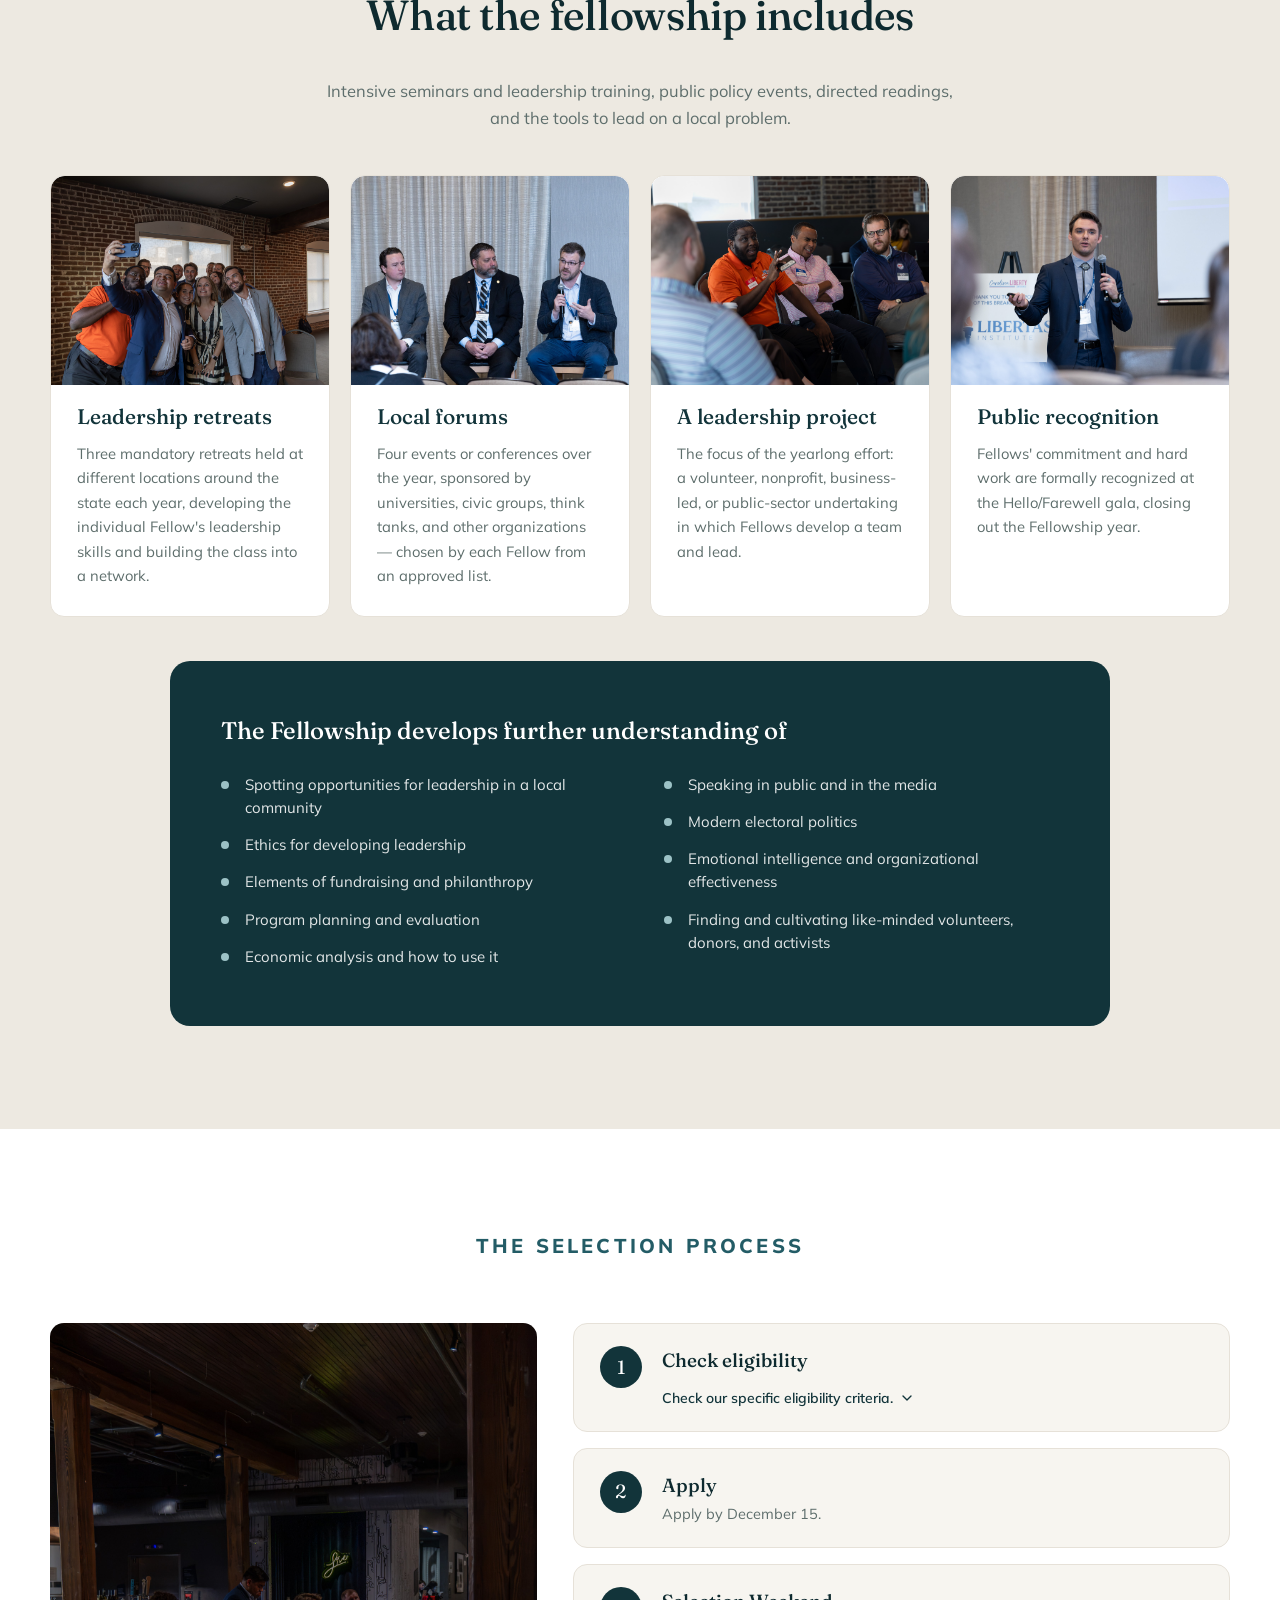
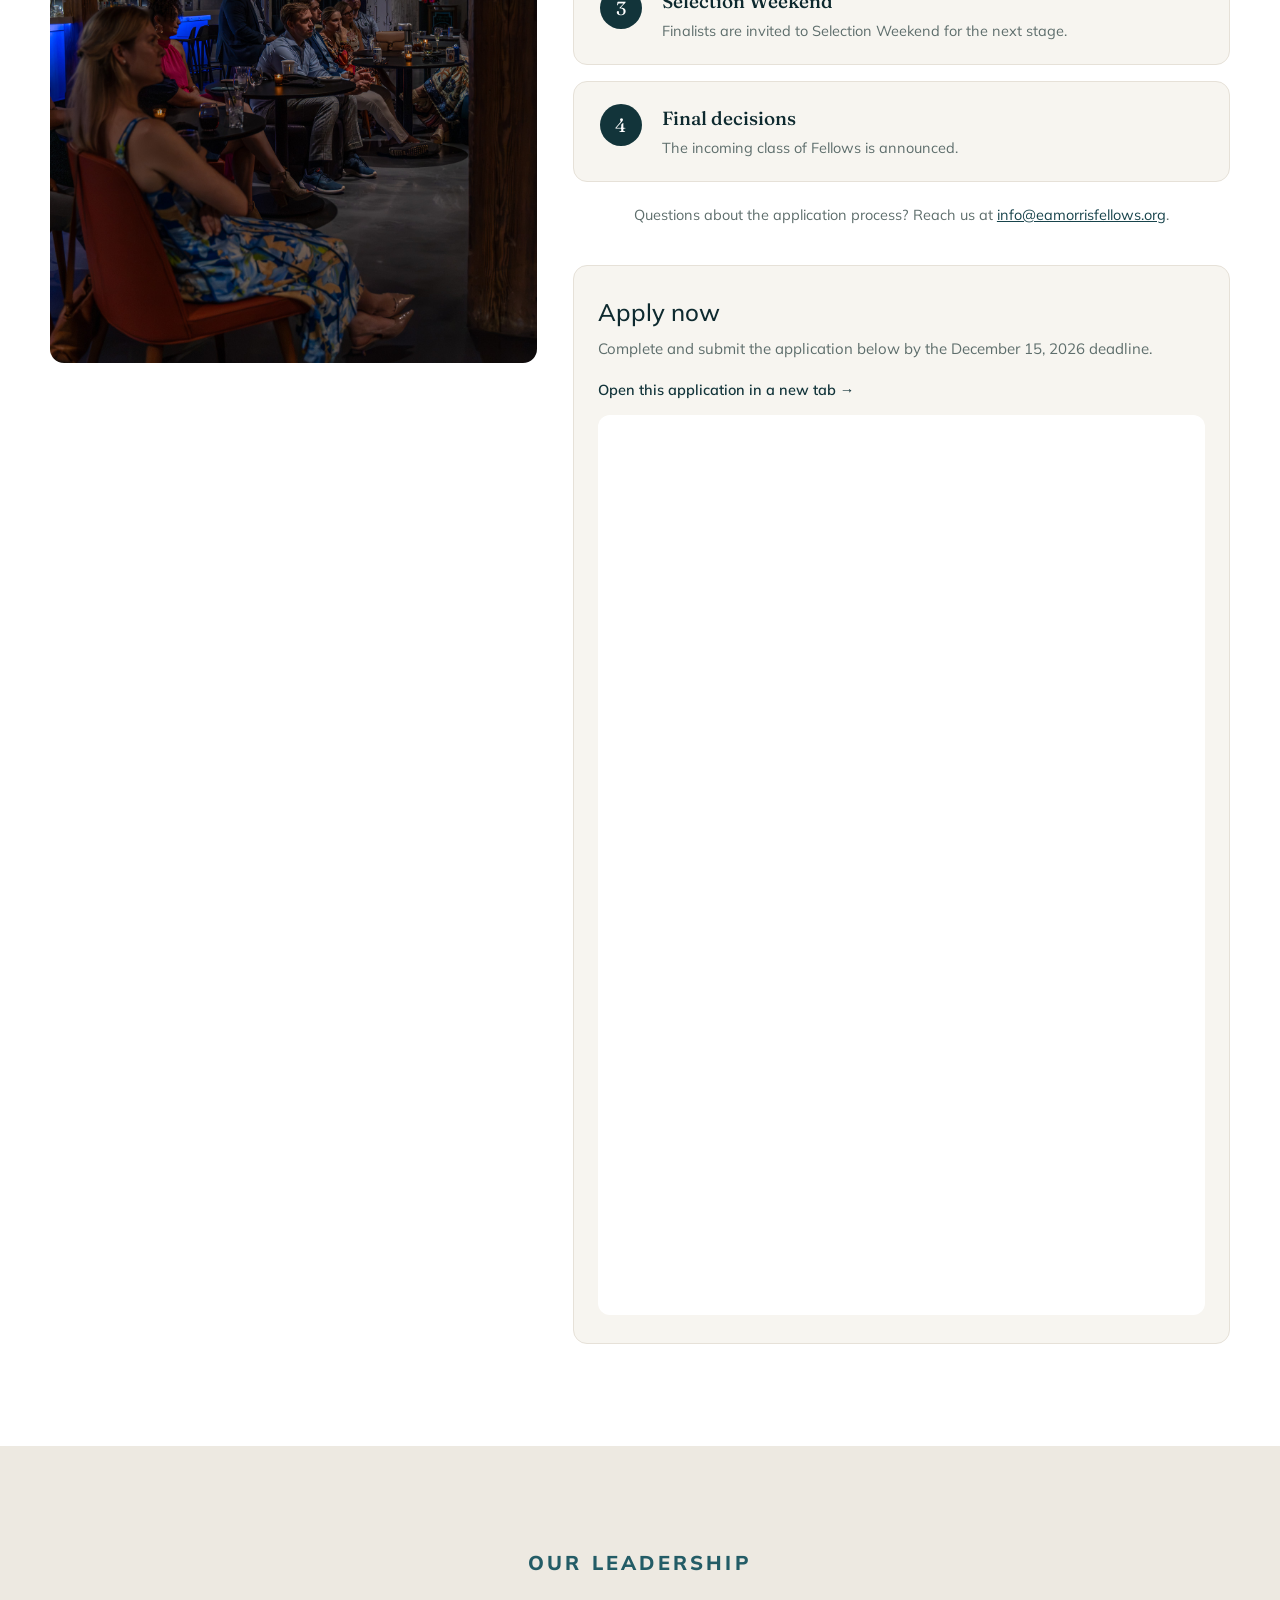
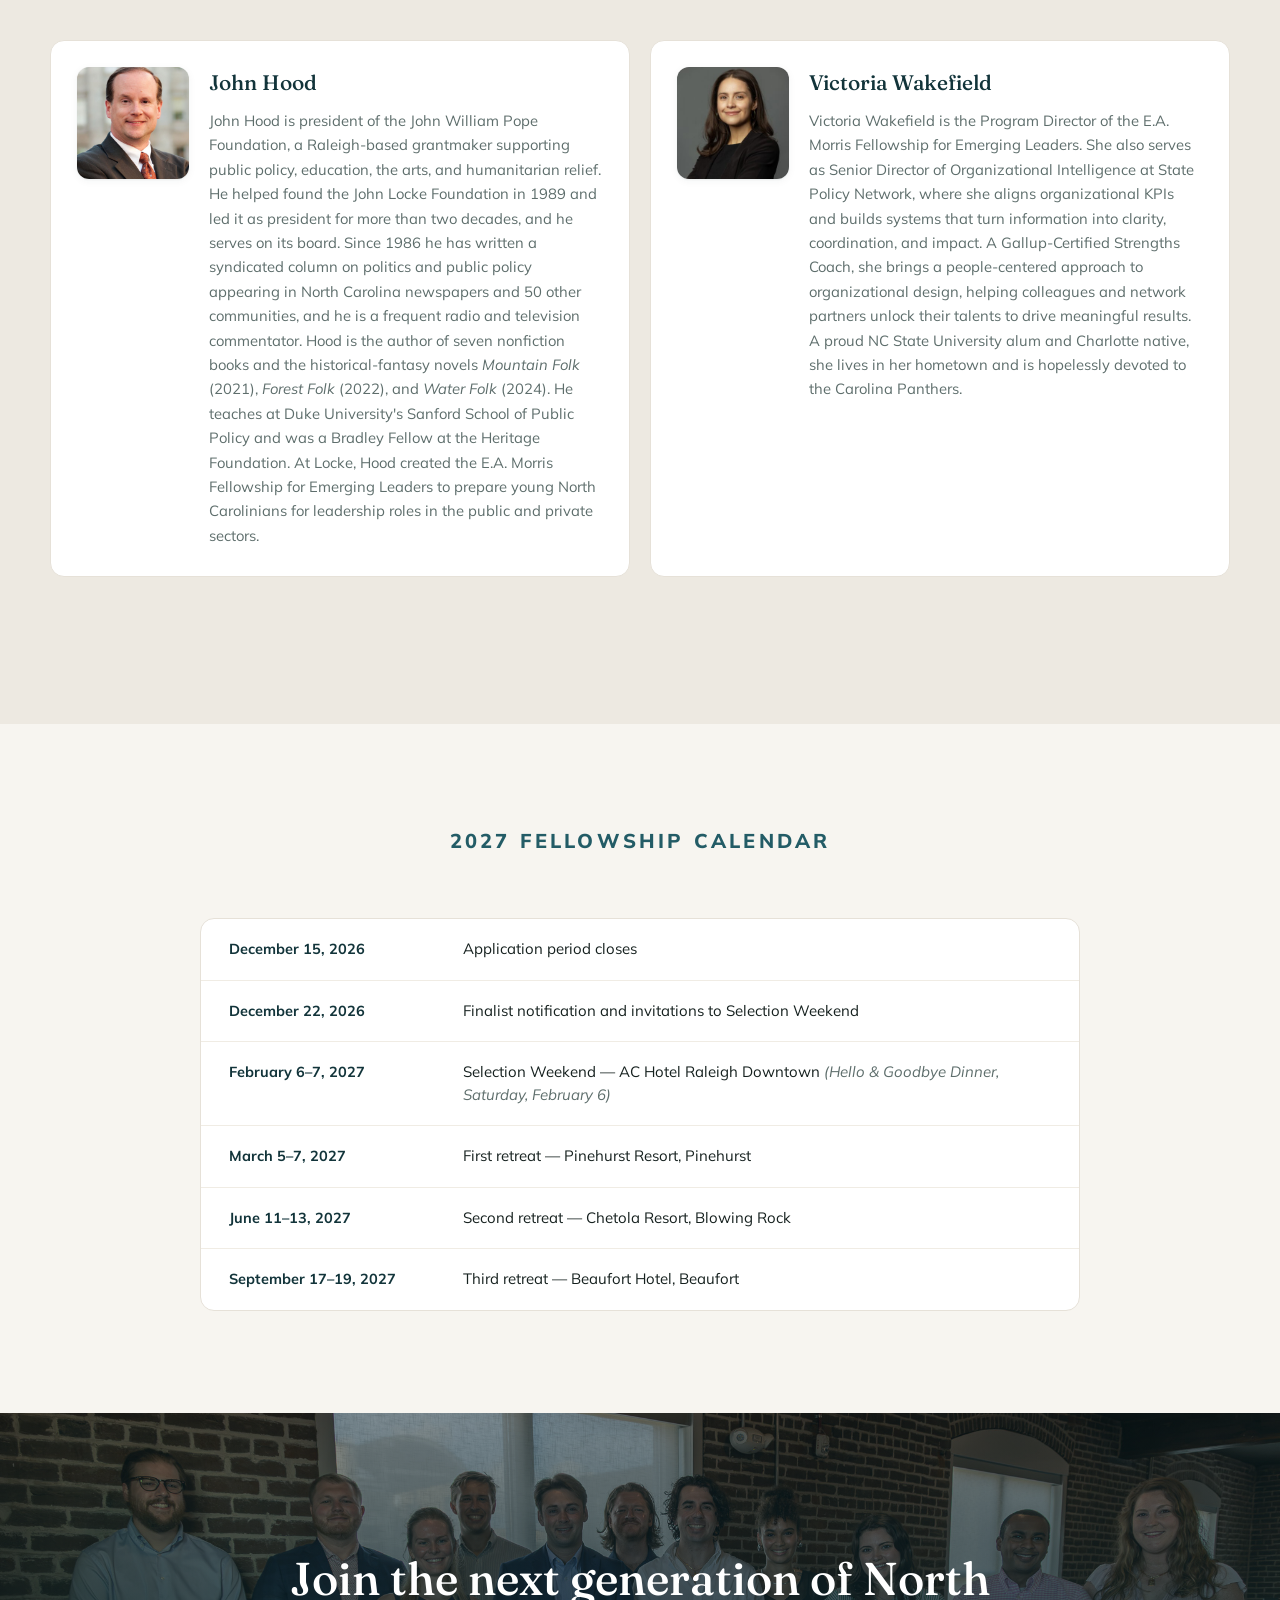
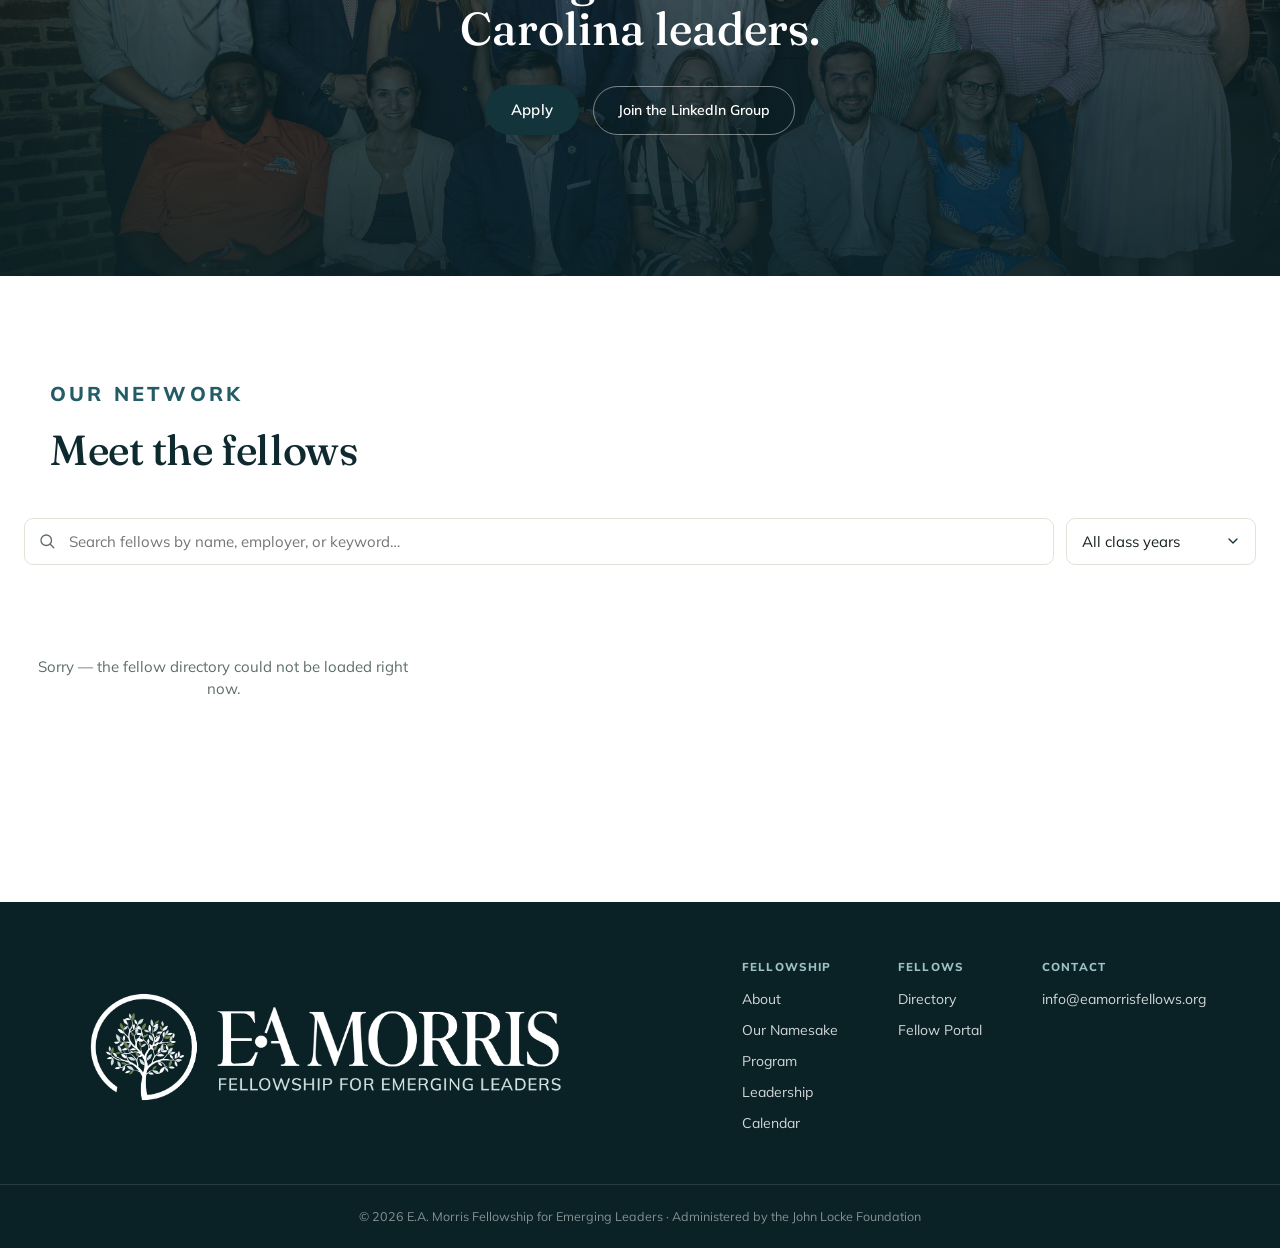
==== commit 2d20cc98: "Update Apply step and add new-tab application link" ====
--- a/index.html
+++ b/index.html
@@ -44,7 +44,7 @@
         </p>
         <div class="hero-cta">
           <a href="#program" class="btn-ghost btn-ghost-light">Explore the program</a>
-          <a href="#selection" class="btn-primary btn-inline">Apply</a>
+          <a href="#selection" class="btn-primary btn-inline">Apply by December 15th</a>
         </div>
       </div>
       <img class="hero-ring" src="Stylesheet+Logos/EAMorris-Icon-LightColor.png" alt="" aria-hidden="true" />
@@ -309,10 +309,7 @@
           </details>
         </div></li>
         <li><span class="step-num">2</span><div><h3>Apply</h3>
-          <details class="apply-details">
-            <summary>Complete the application. <svg class="step-chevron" viewBox="0 0 24 24" aria-hidden="true"><path d="M6 9l6 6 6-6" fill="none" stroke="currentColor" stroke-width="2" stroke-linecap="round" stroke-linejoin="round"/></svg></summary>
-            <p>Follow the application packet instructions and submit your application, résumé, and references by the deadline.</p>
-          </details>
+          <p>Apply by December 15.</p>
         </div></li>
         <li><span class="step-num">3</span><div><h3>Selection Weekend</h3><p>Finalists are invited to Selection Weekend for the next stage.</p></div></li>
         <li><span class="step-num">4</span><div><h3>Final decisions</h3><p>The incoming class of Fellows is announced.</p></div></li>
@@ -322,10 +319,13 @@
         <a href="mailto:info@eamorrisfellows.org">info@eamorrisfellows.org</a>.
       </p>
 
-      <div class="application-form">
+      <div class="application-form" id="application-form">
         <h3 class="application-form-title">Apply now</h3>
         <p class="application-form-note">
           Complete and submit the application below by the December 15, 2026 deadline.
+        </p>
+        <p class="application-form-link">
+          <a href="https://jlf.formstack.com/forms/e_a_morris_applicationorris_copy" target="_blank" rel="noopener">Open this application in a new tab →</a>
         </p>
         <div class="formstack-embed">
           <iframe src="https://jlf.formstack.com/forms/e_a_morris_applicationorris_copy" title="EA Morris Fellowship Application" width="100%" height="900" frameborder="0" loading="lazy"></iframe>
--- a/style.css
+++ b/style.css
@@ -1089,6 +1089,18 @@
   font-size: 15px;
   margin: 0 0 18px;
 }
+.application-form-link {
+  margin: 0 0 14px;
+  font-size: 14.5px;
+  font-weight: 600;
+}
+.application-form-link a {
+  color: var(--teal-800);
+  text-decoration: none;
+}
+.application-form-link a:hover {
+  text-decoration: underline;
+}
 .formstack-embed {
   position: relative;
   width: 100%;
@@ -1110,7 +1122,7 @@
   display: grid;
   gap: 16px;
 }
-.steps li {
+.steps > li {
   display: flex;
   align-items: flex-start;
   gap: 20px;
@@ -1121,7 +1133,7 @@
   cursor: pointer;
   transition: box-shadow 0.18s ease, transform 0.18s ease, border-color 0.18s ease, background 0.18s ease;
 }
-.steps li:hover {
+.steps > li:hover {
   box-shadow: var(--shadow-md);
   transform: translateY(-2px);
   border-color: var(--teal-300);
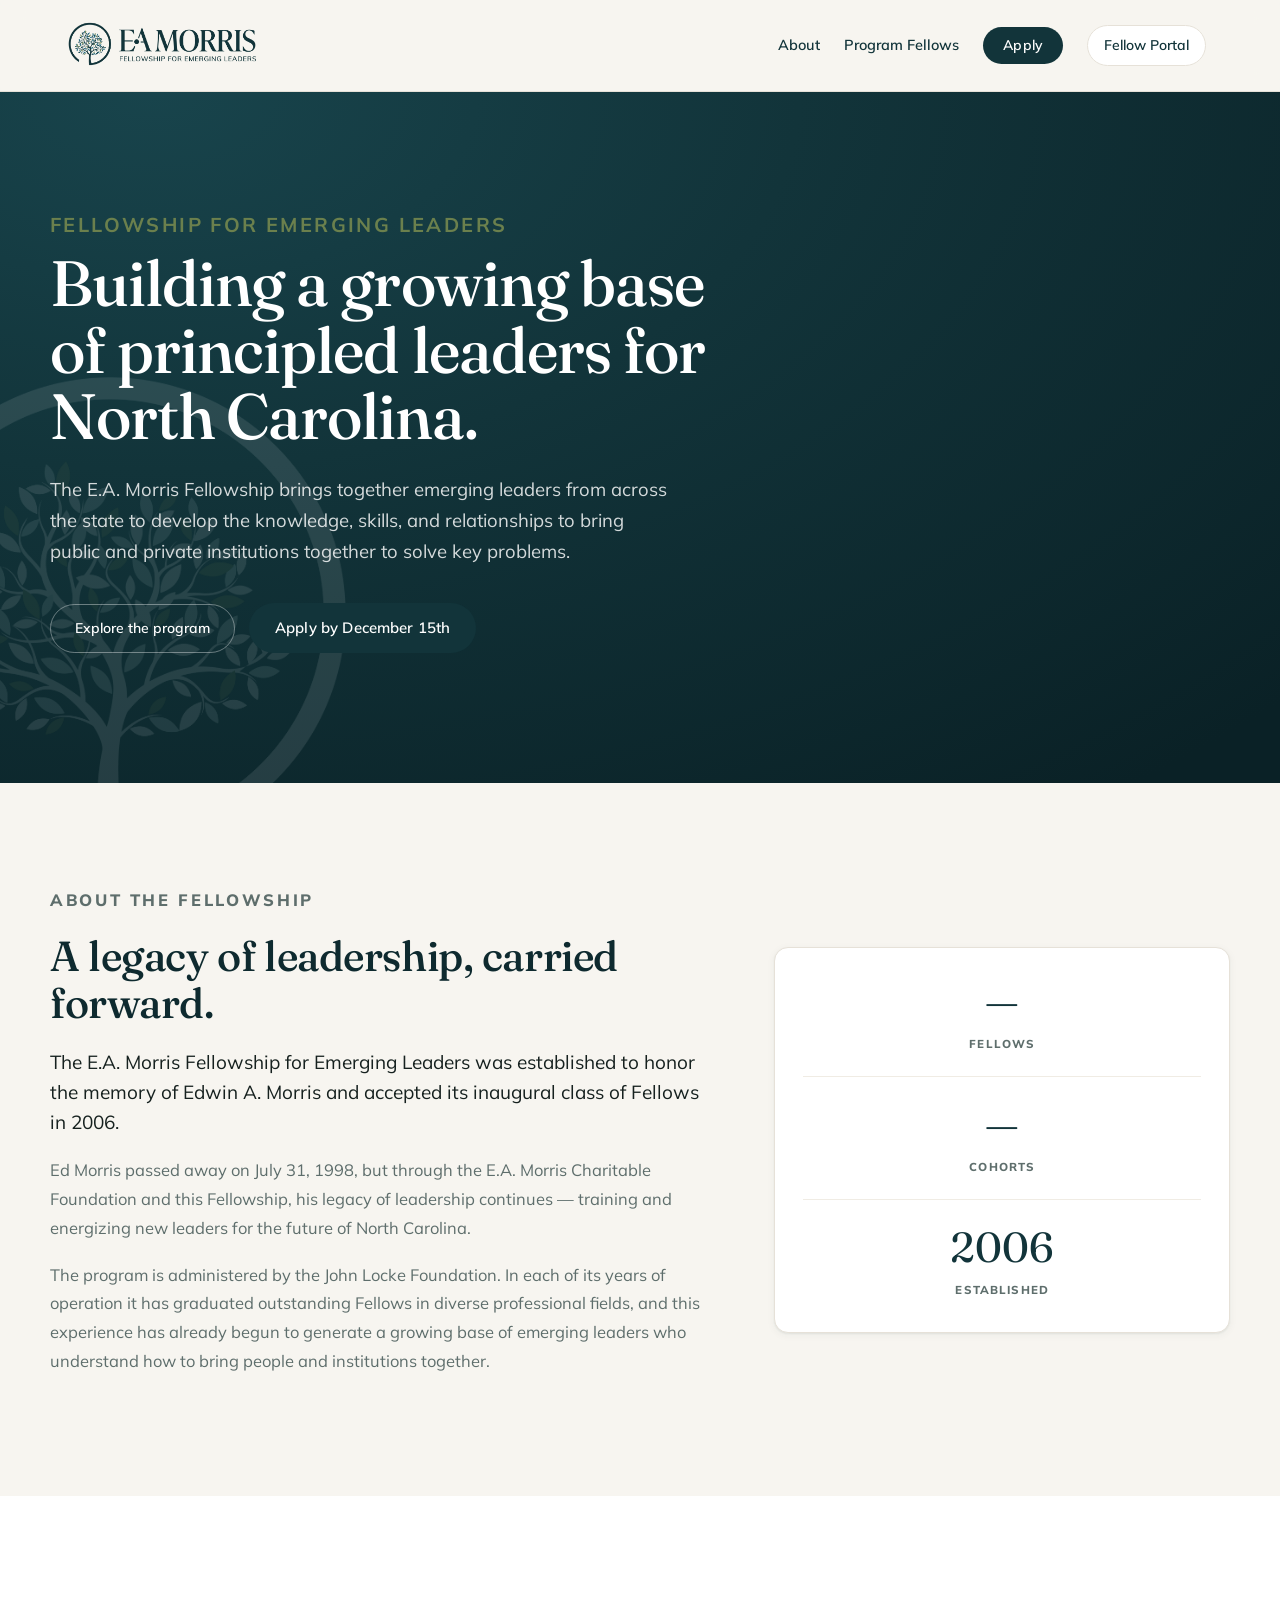
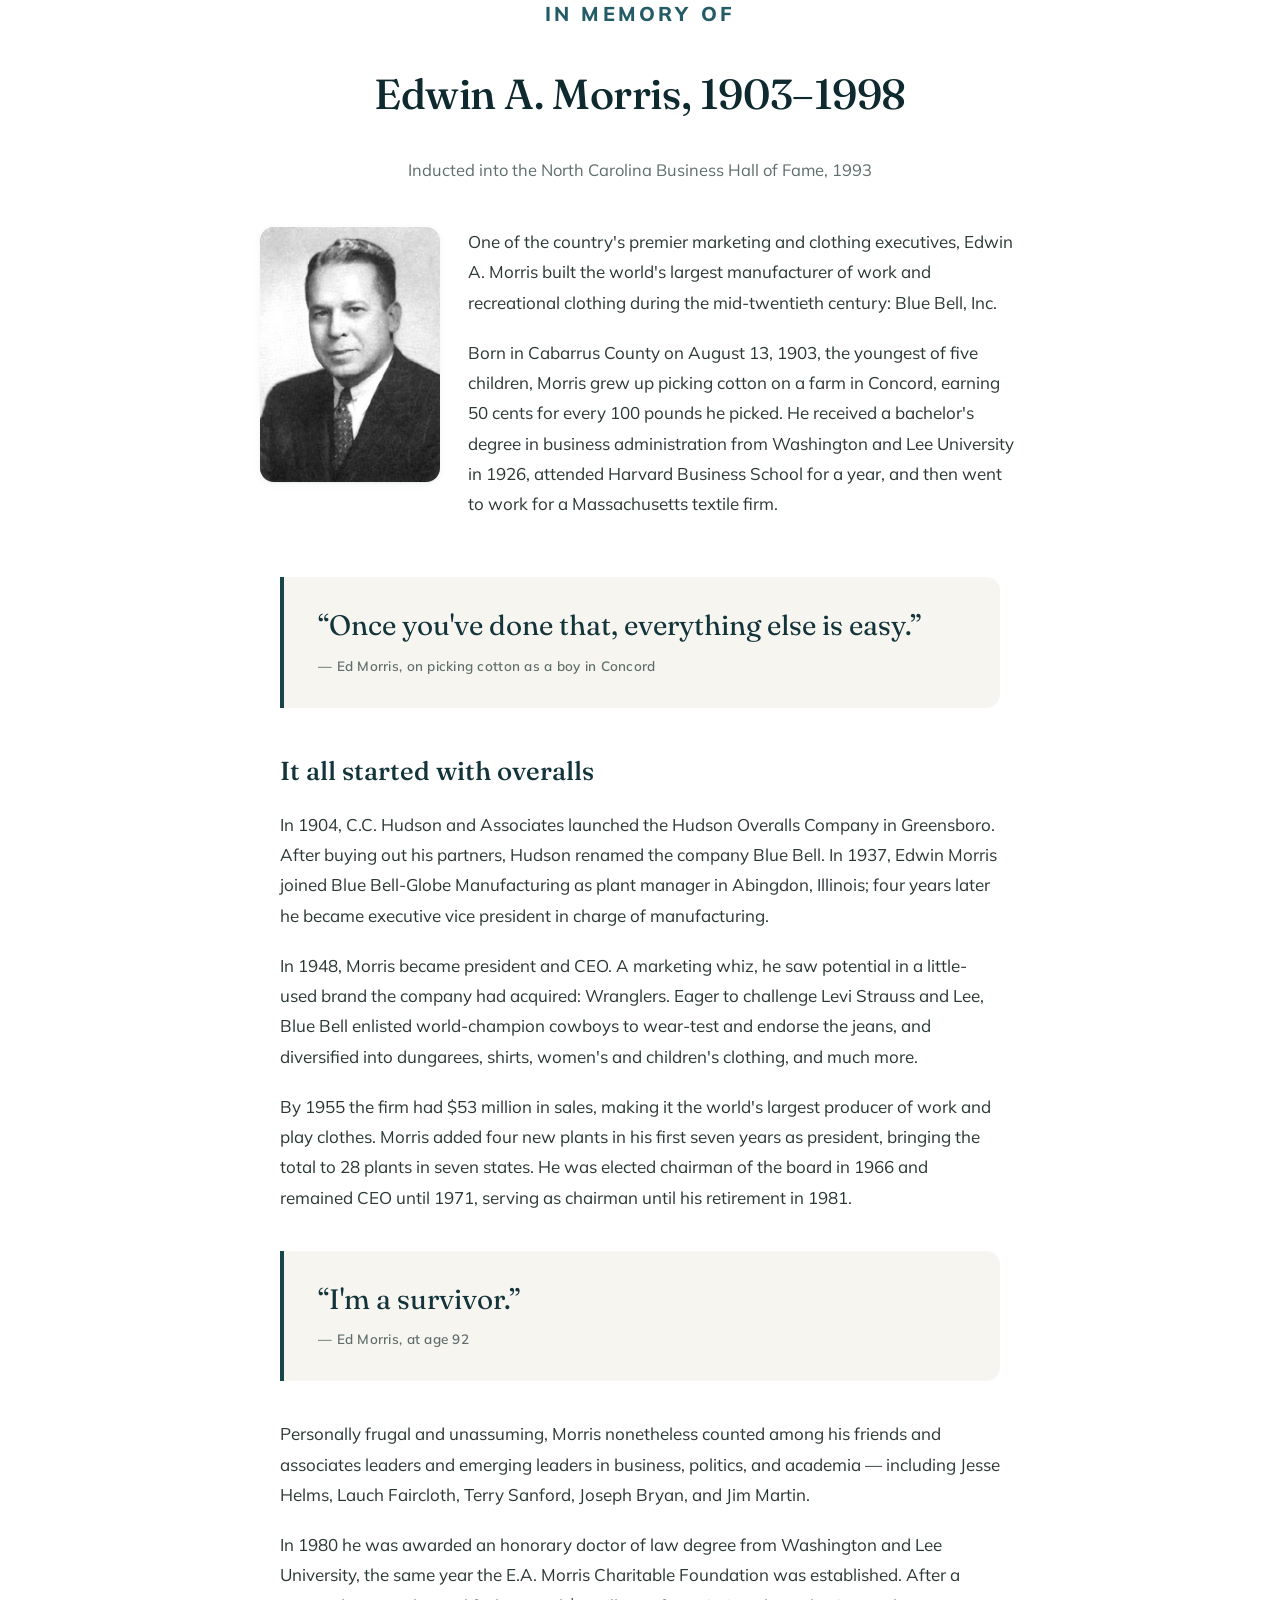
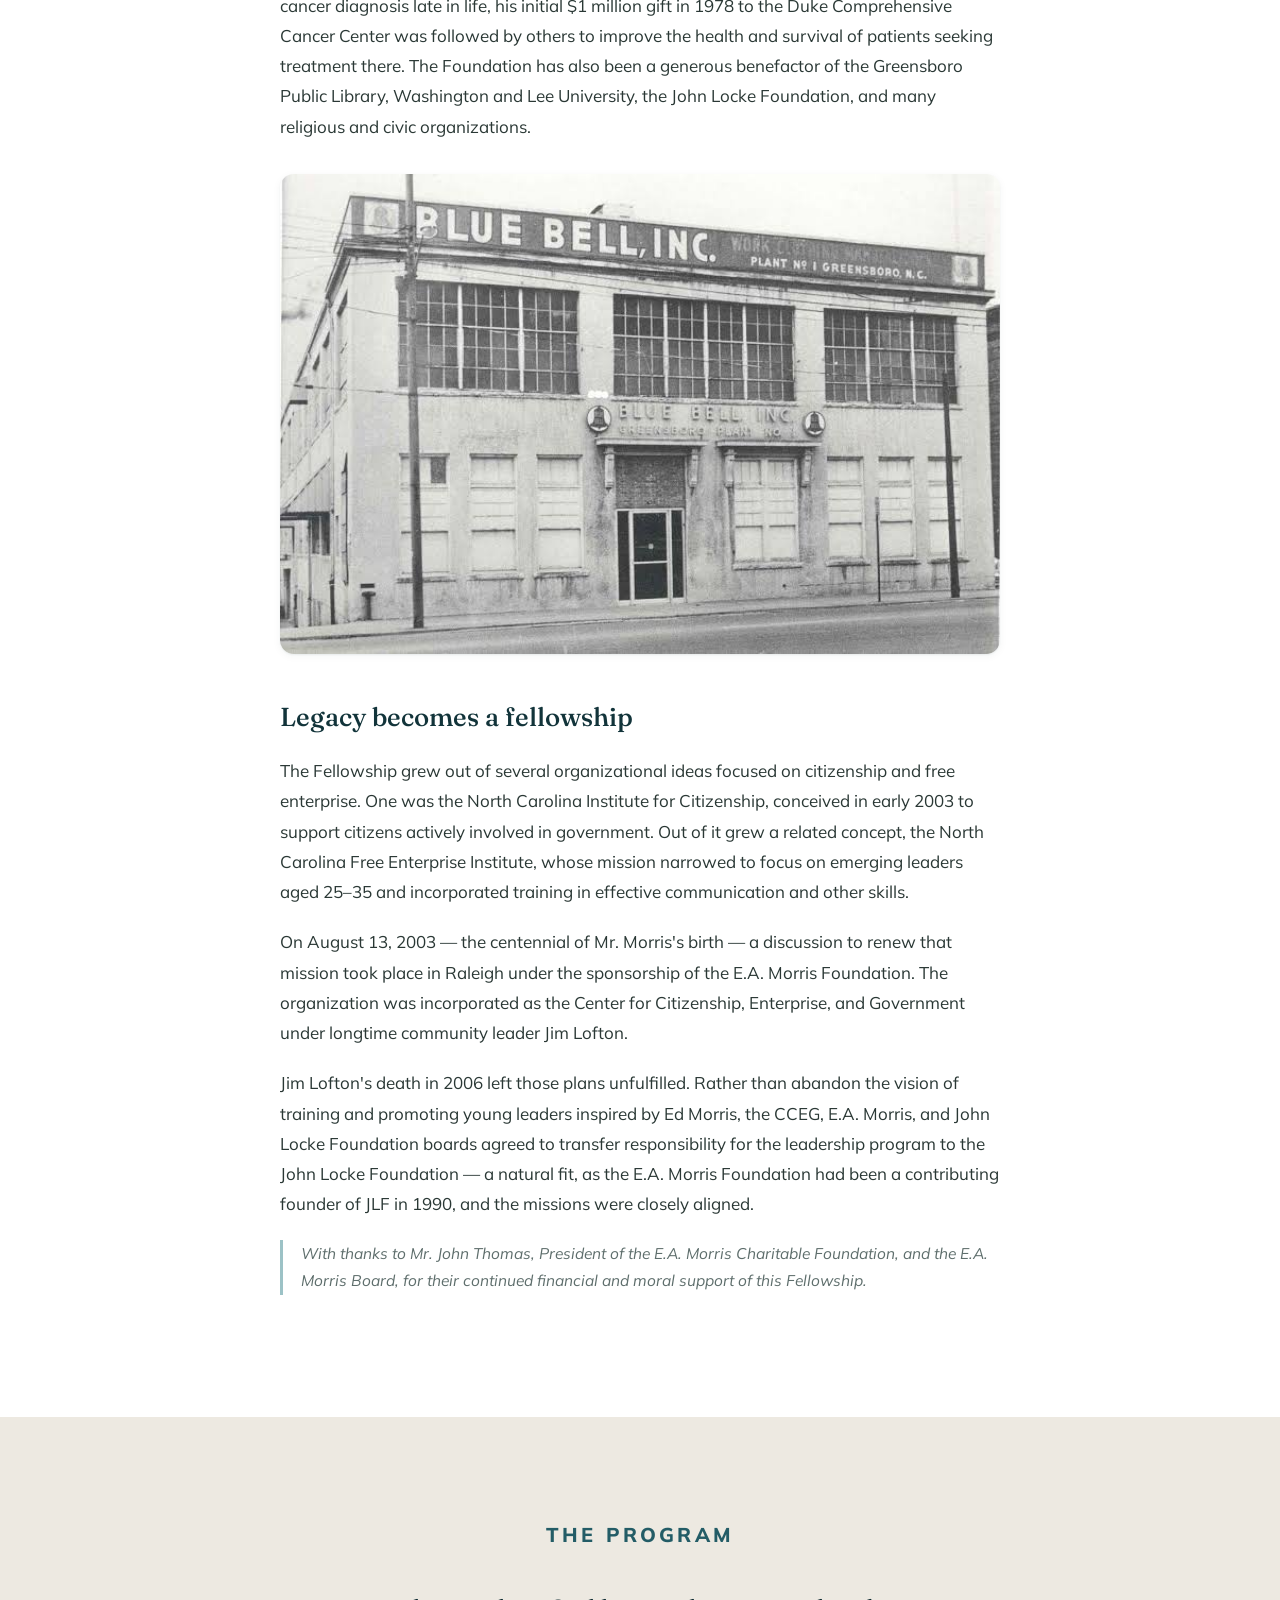
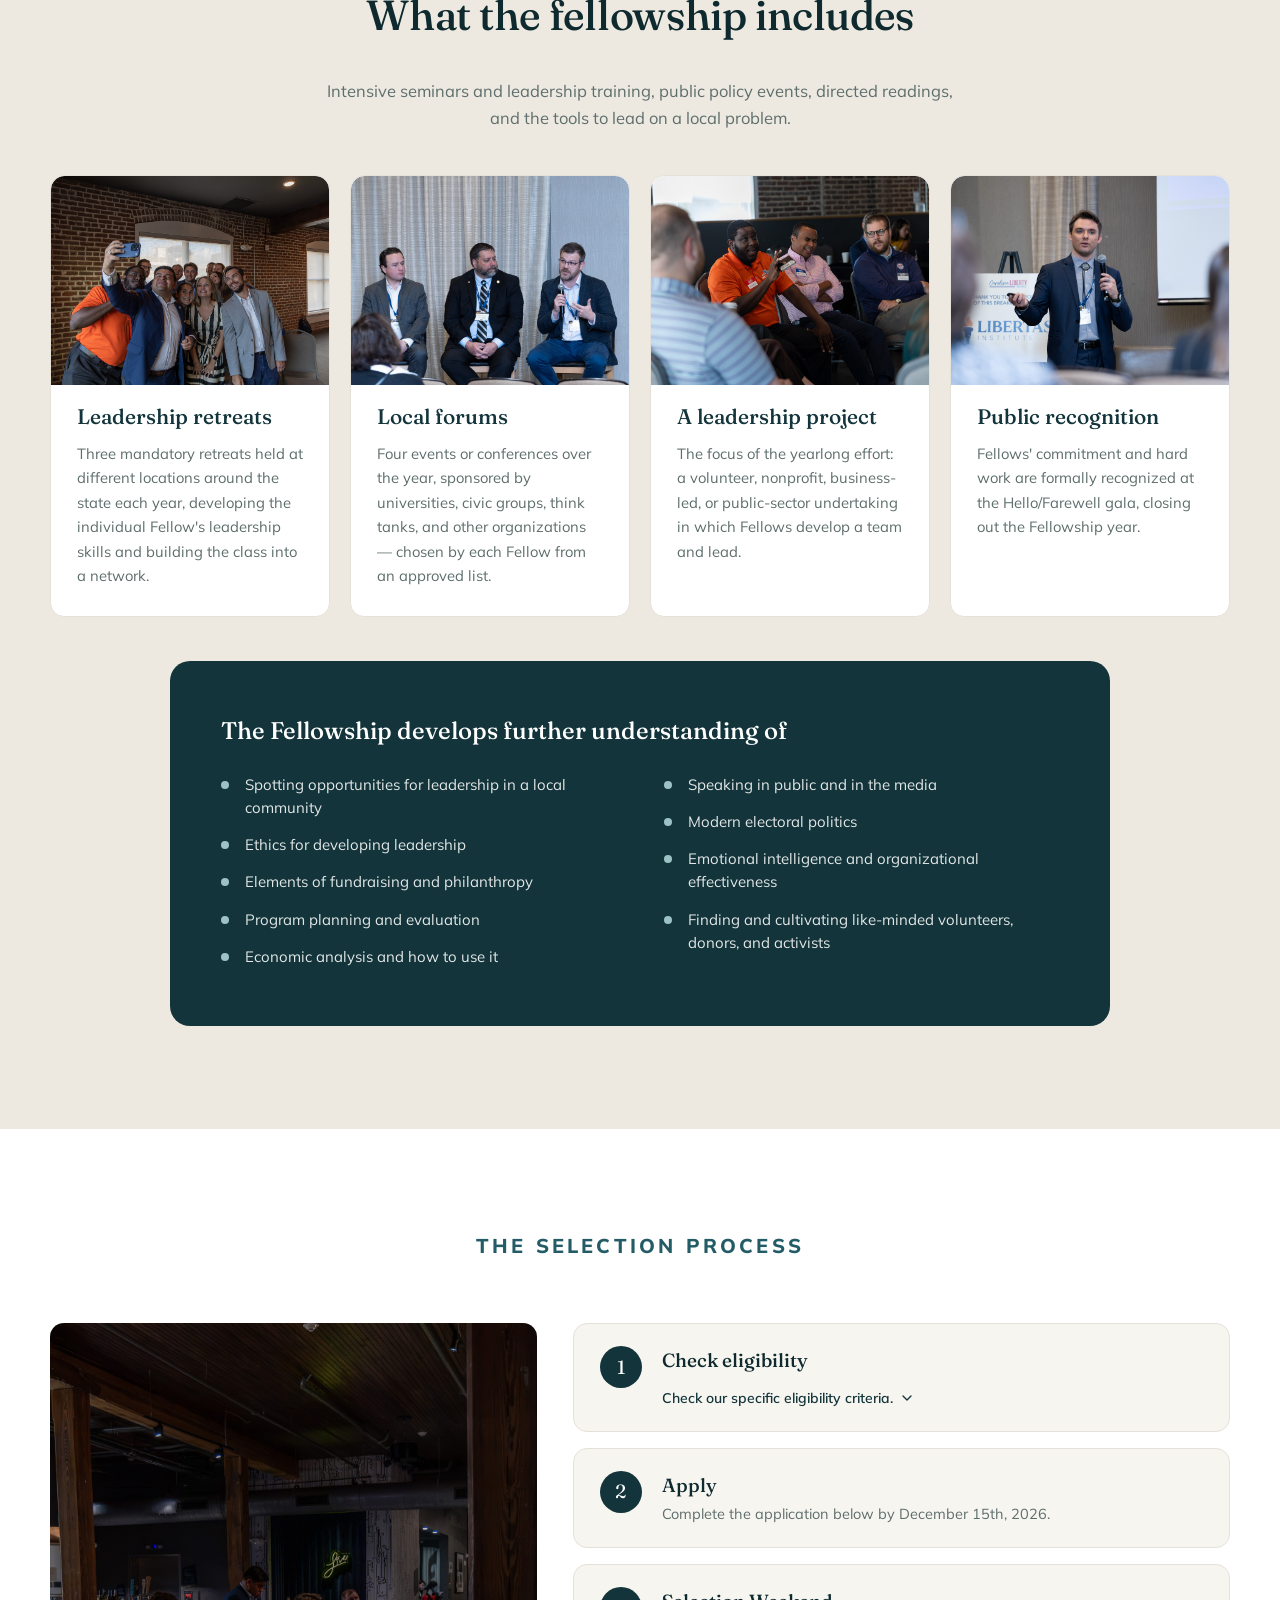
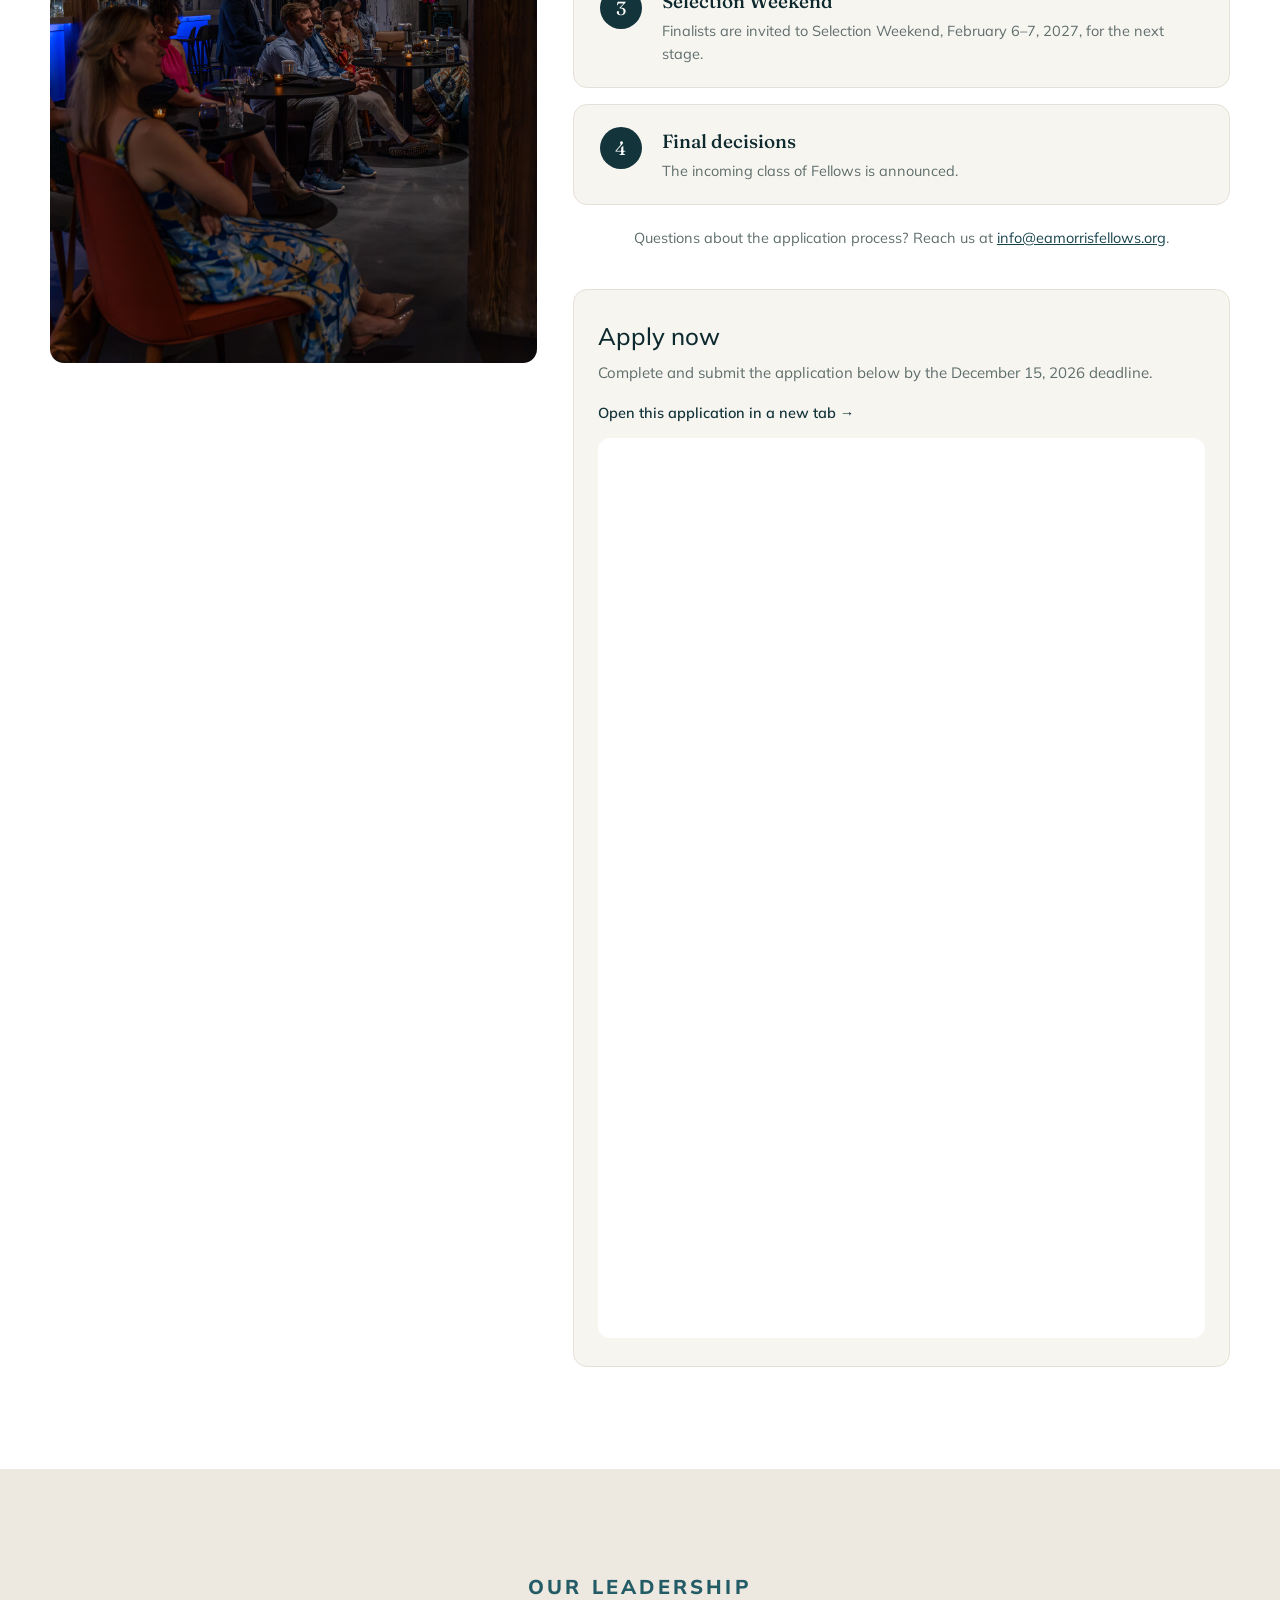
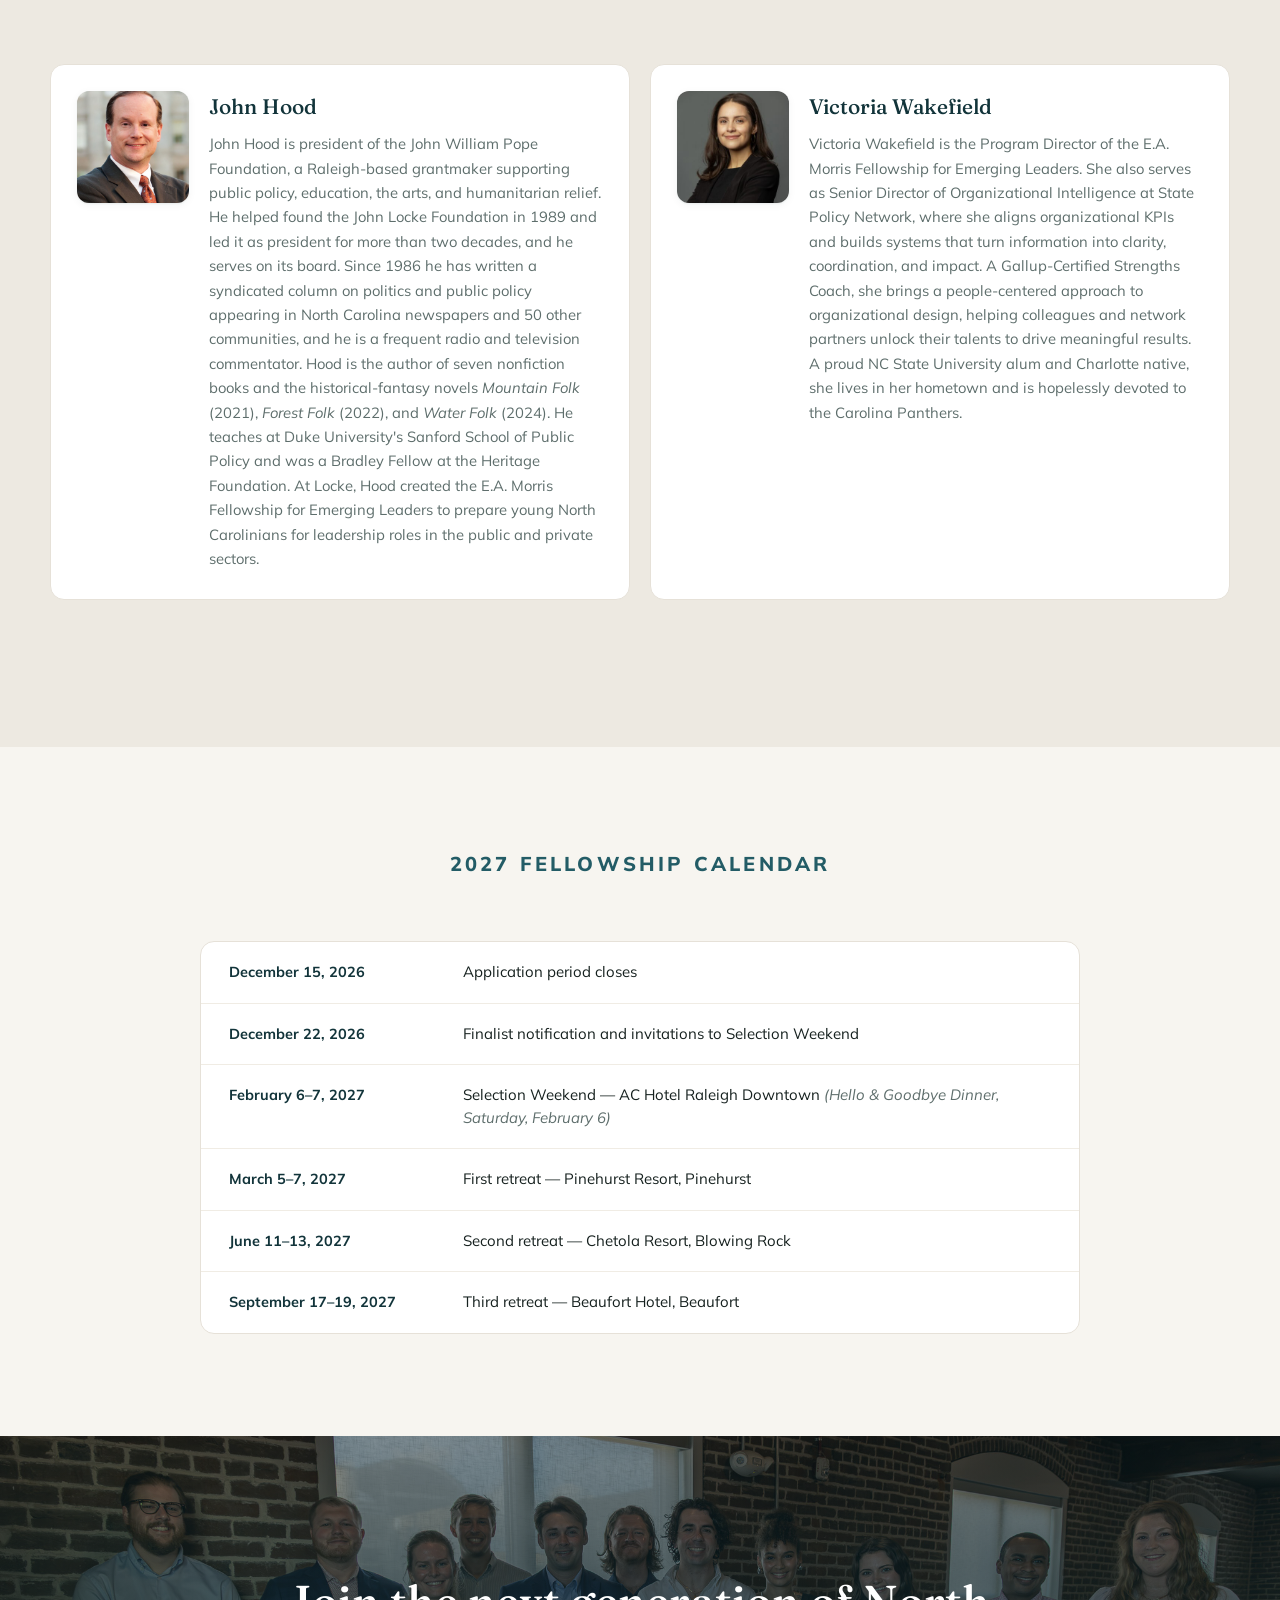
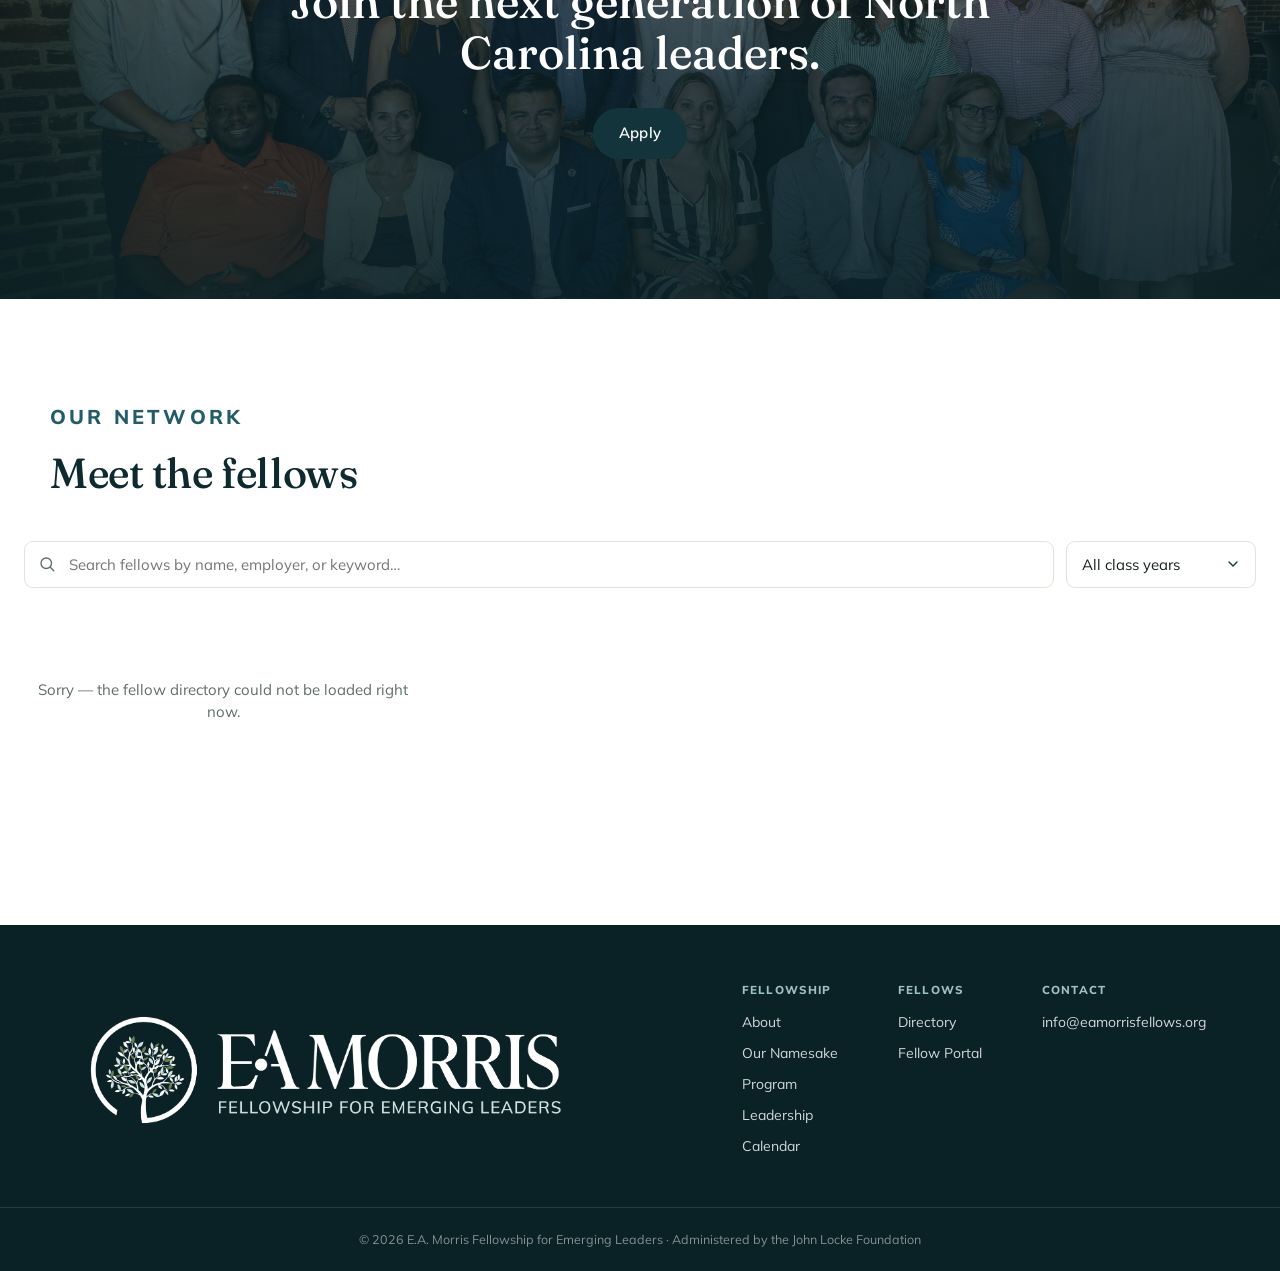
==== commit 1b52ec64: "Remove LinkedIn group button; update application/Selection Weekend copy" ====
--- a/index.html
+++ b/index.html
@@ -309,9 +309,9 @@
           </details>
         </div></li>
         <li><span class="step-num">2</span><div><h3>Apply</h3>
-          <p>Apply by December 15.</p>
+          <p>Complete the application below by December 15th, 2026.</p>
         </div></li>
-        <li><span class="step-num">3</span><div><h3>Selection Weekend</h3><p>Finalists are invited to Selection Weekend for the next stage.</p></div></li>
+        <li><span class="step-num">3</span><div><h3>Selection Weekend</h3><p>Finalists are invited to Selection Weekend, February 6&ndash;7, 2027, for the next stage.</p></div></li>
         <li><span class="step-num">4</span><div><h3>Final decisions</h3><p>The incoming class of Fellows is announced.</p></div></li>
       </ol>
       <p class="calendar-note">
@@ -408,7 +408,6 @@
         <h2 class="final-cta-title">Join the next generation of North Carolina leaders.</h2>
         <div class="final-cta-buttons">
           <a href="#selection" class="btn-primary btn-inline">Apply</a>
-          <a href="#" class="btn-ghost btn-ghost-light">Join the LinkedIn Group</a>
         </div>
       </div>
     </section>
--- a/style.css
+++ b/style.css
@@ -1385,15 +1385,6 @@
   align-items: center;
   justify-content: center;
   gap: 14px;
-}
-.final-cta .btn-ghost-light {
-  background: transparent;
-  border-color: rgba(255, 255, 255, 0.45);
-  color: #fff;
-}
-.final-cta .btn-ghost-light:hover {
-  background: rgba(255, 255, 255, 0.1);
-  border-color: rgba(255, 255, 255, 0.75);
 }
 
 /* ---------------------------- Landing responsive ----------------------- */
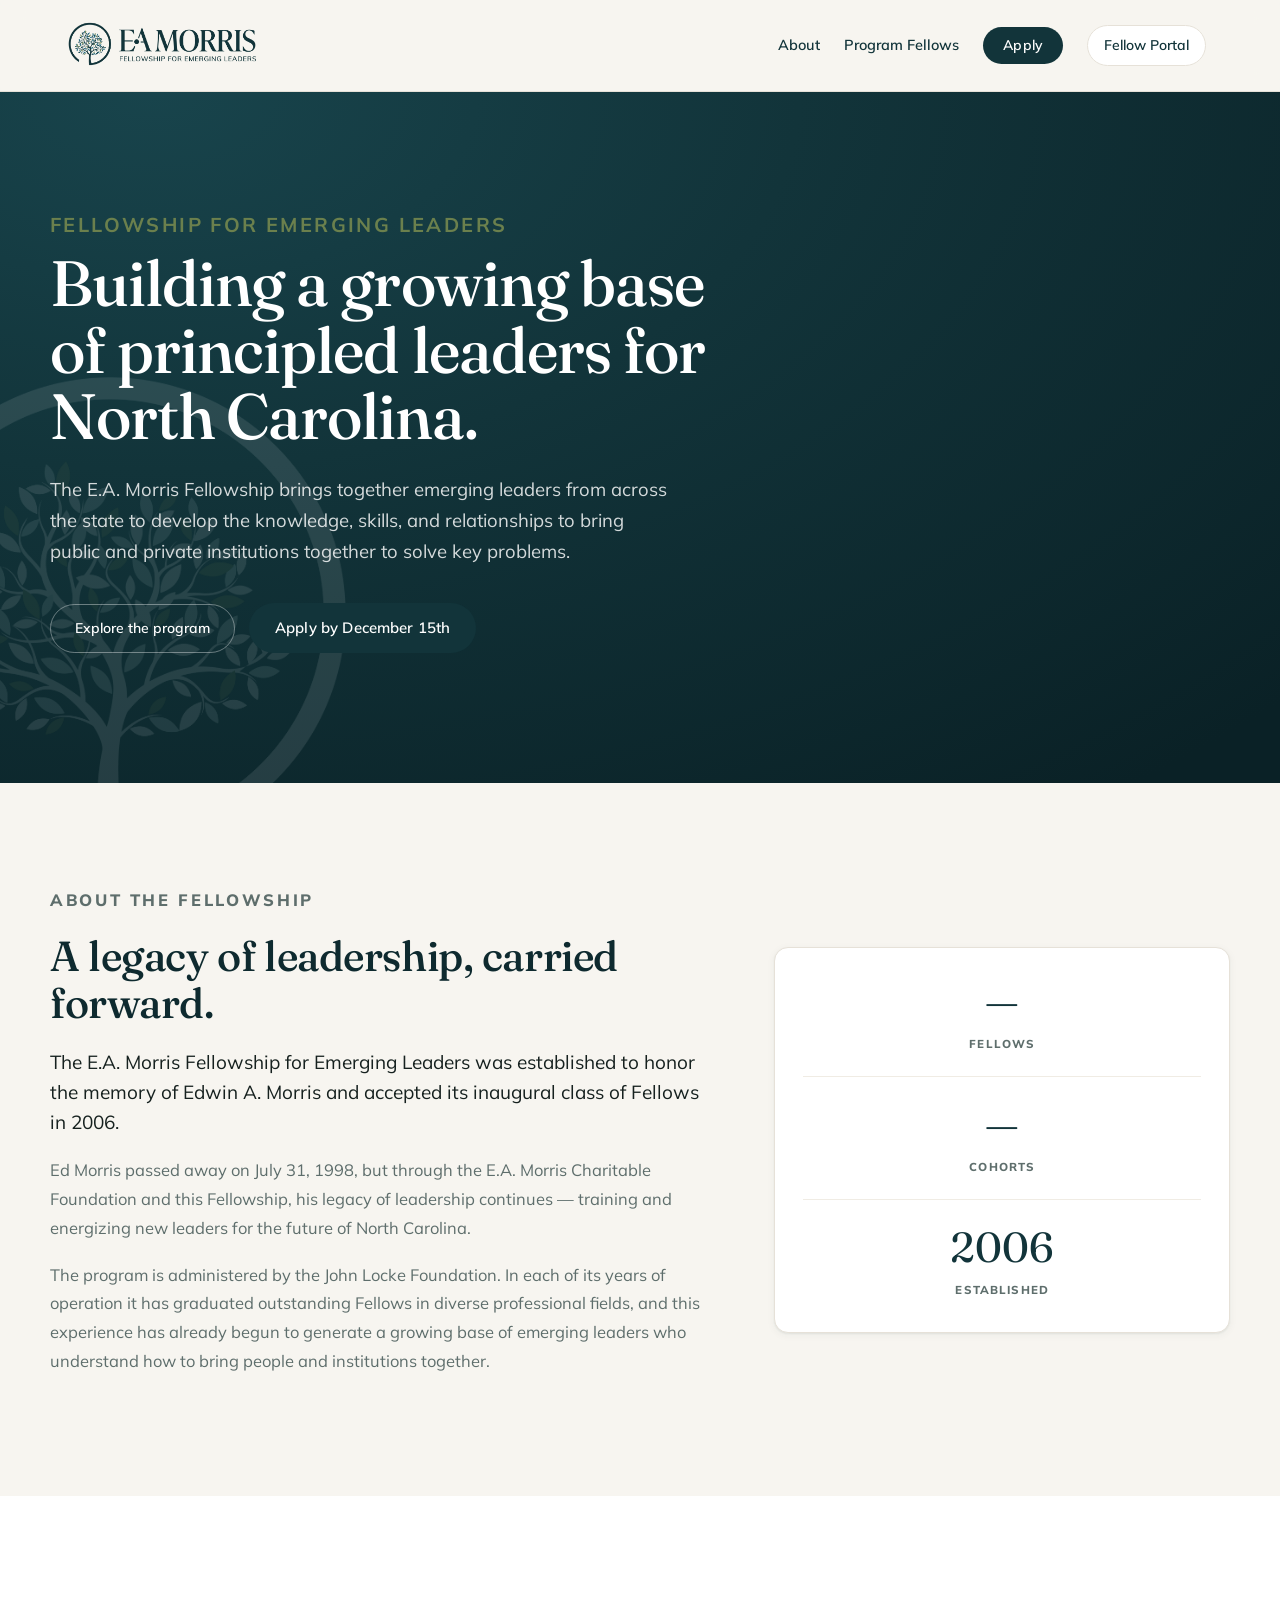
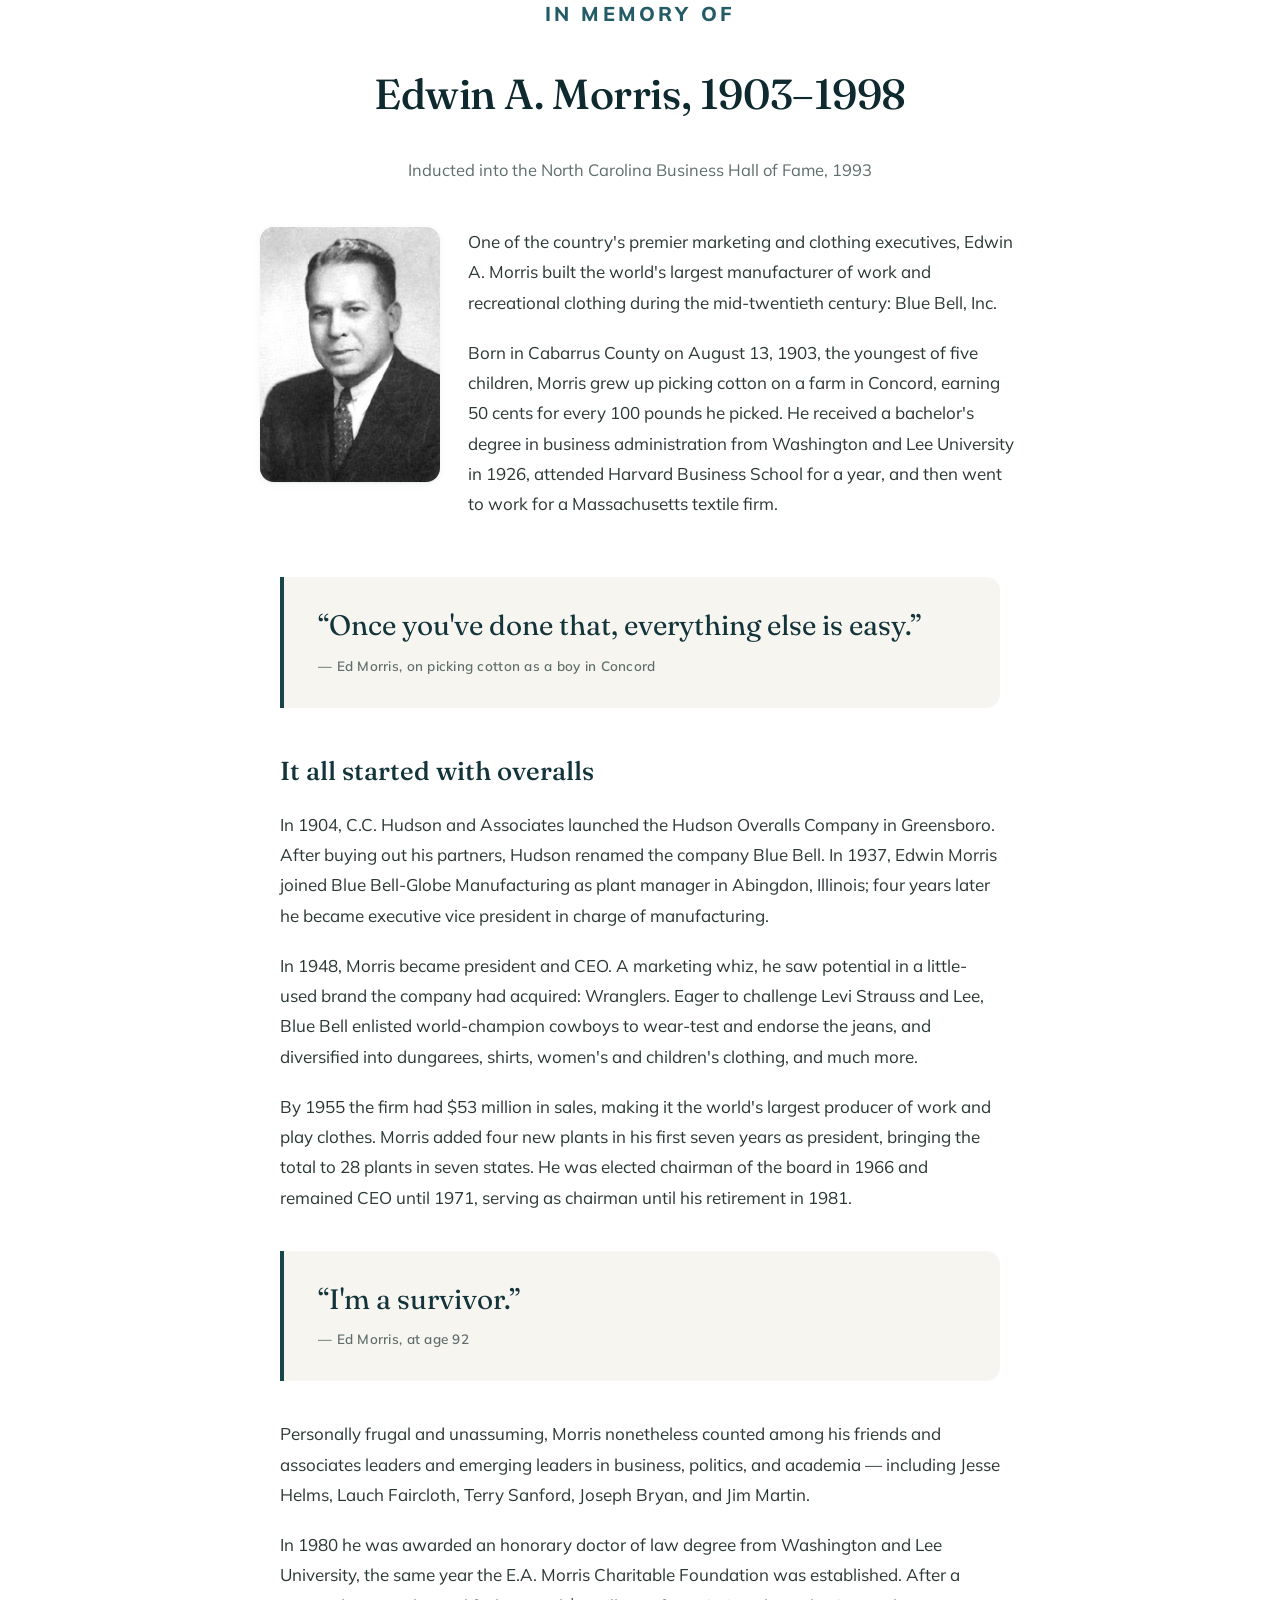
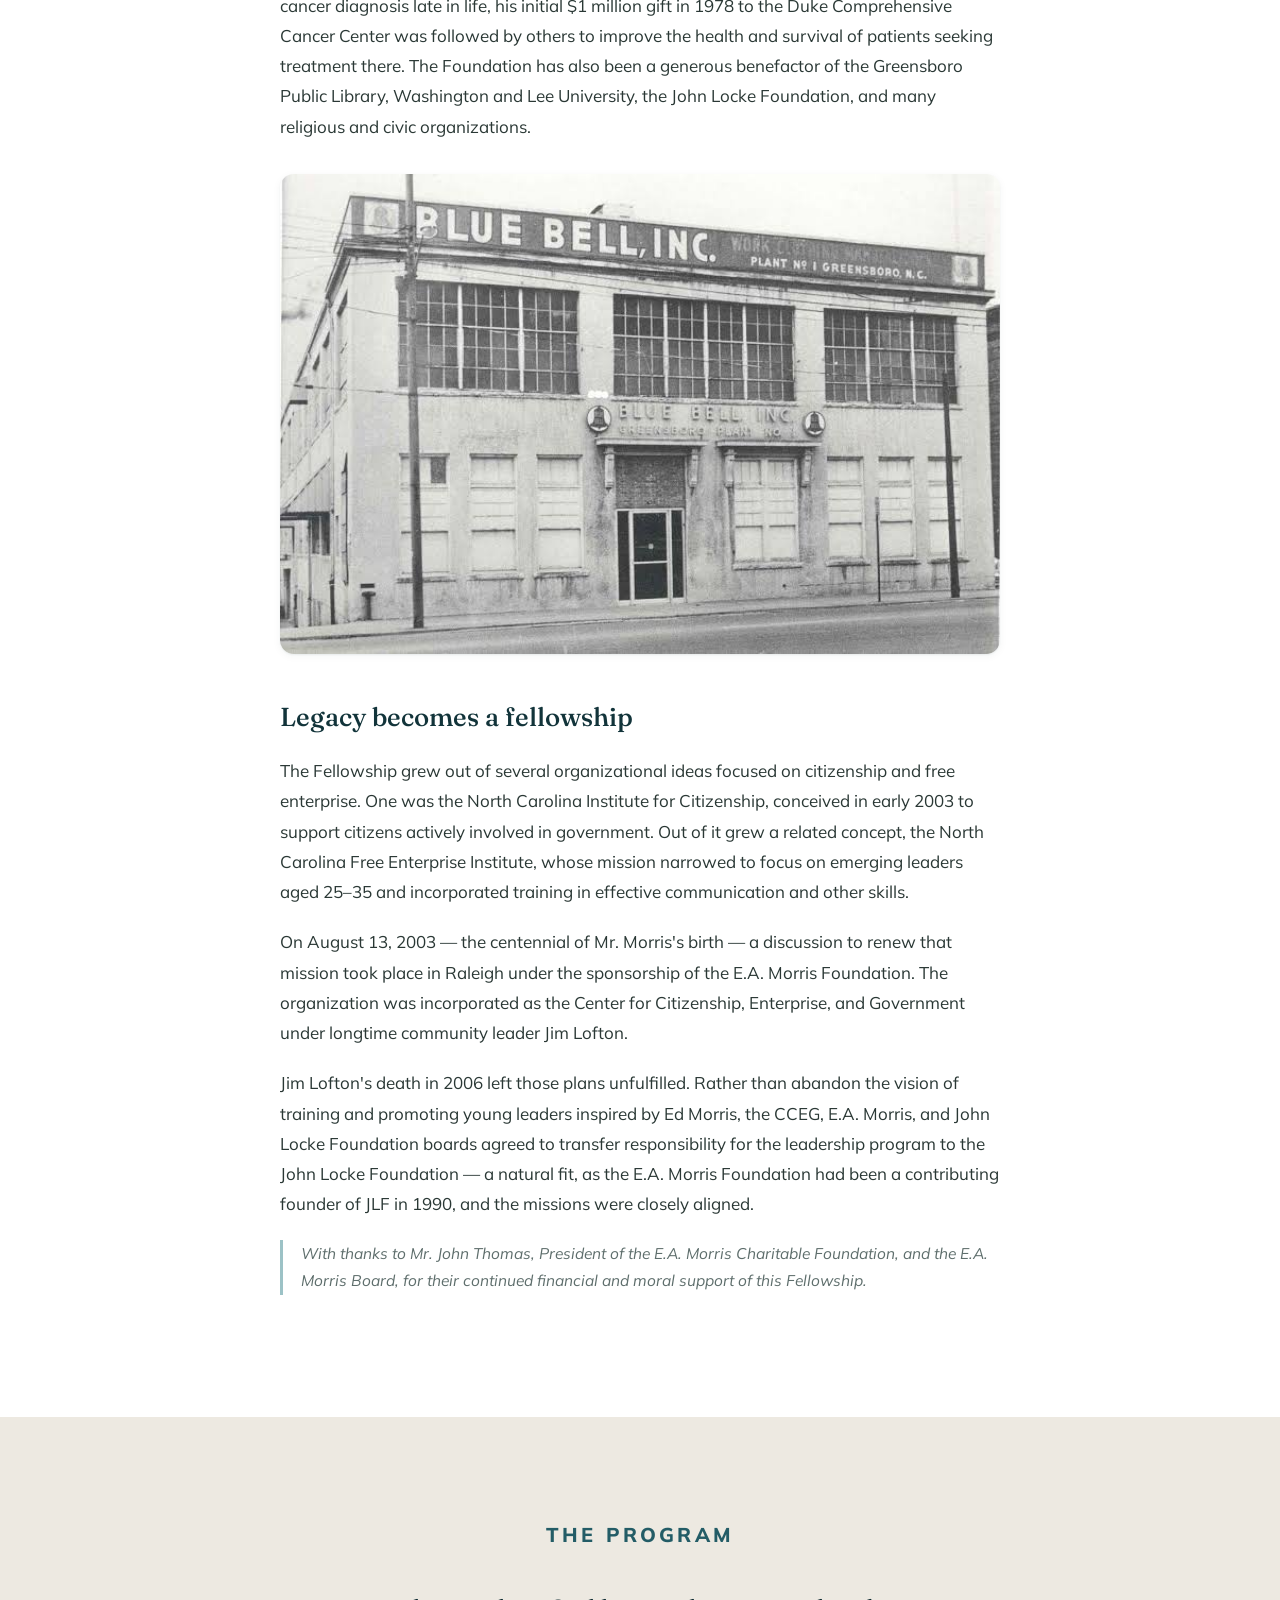
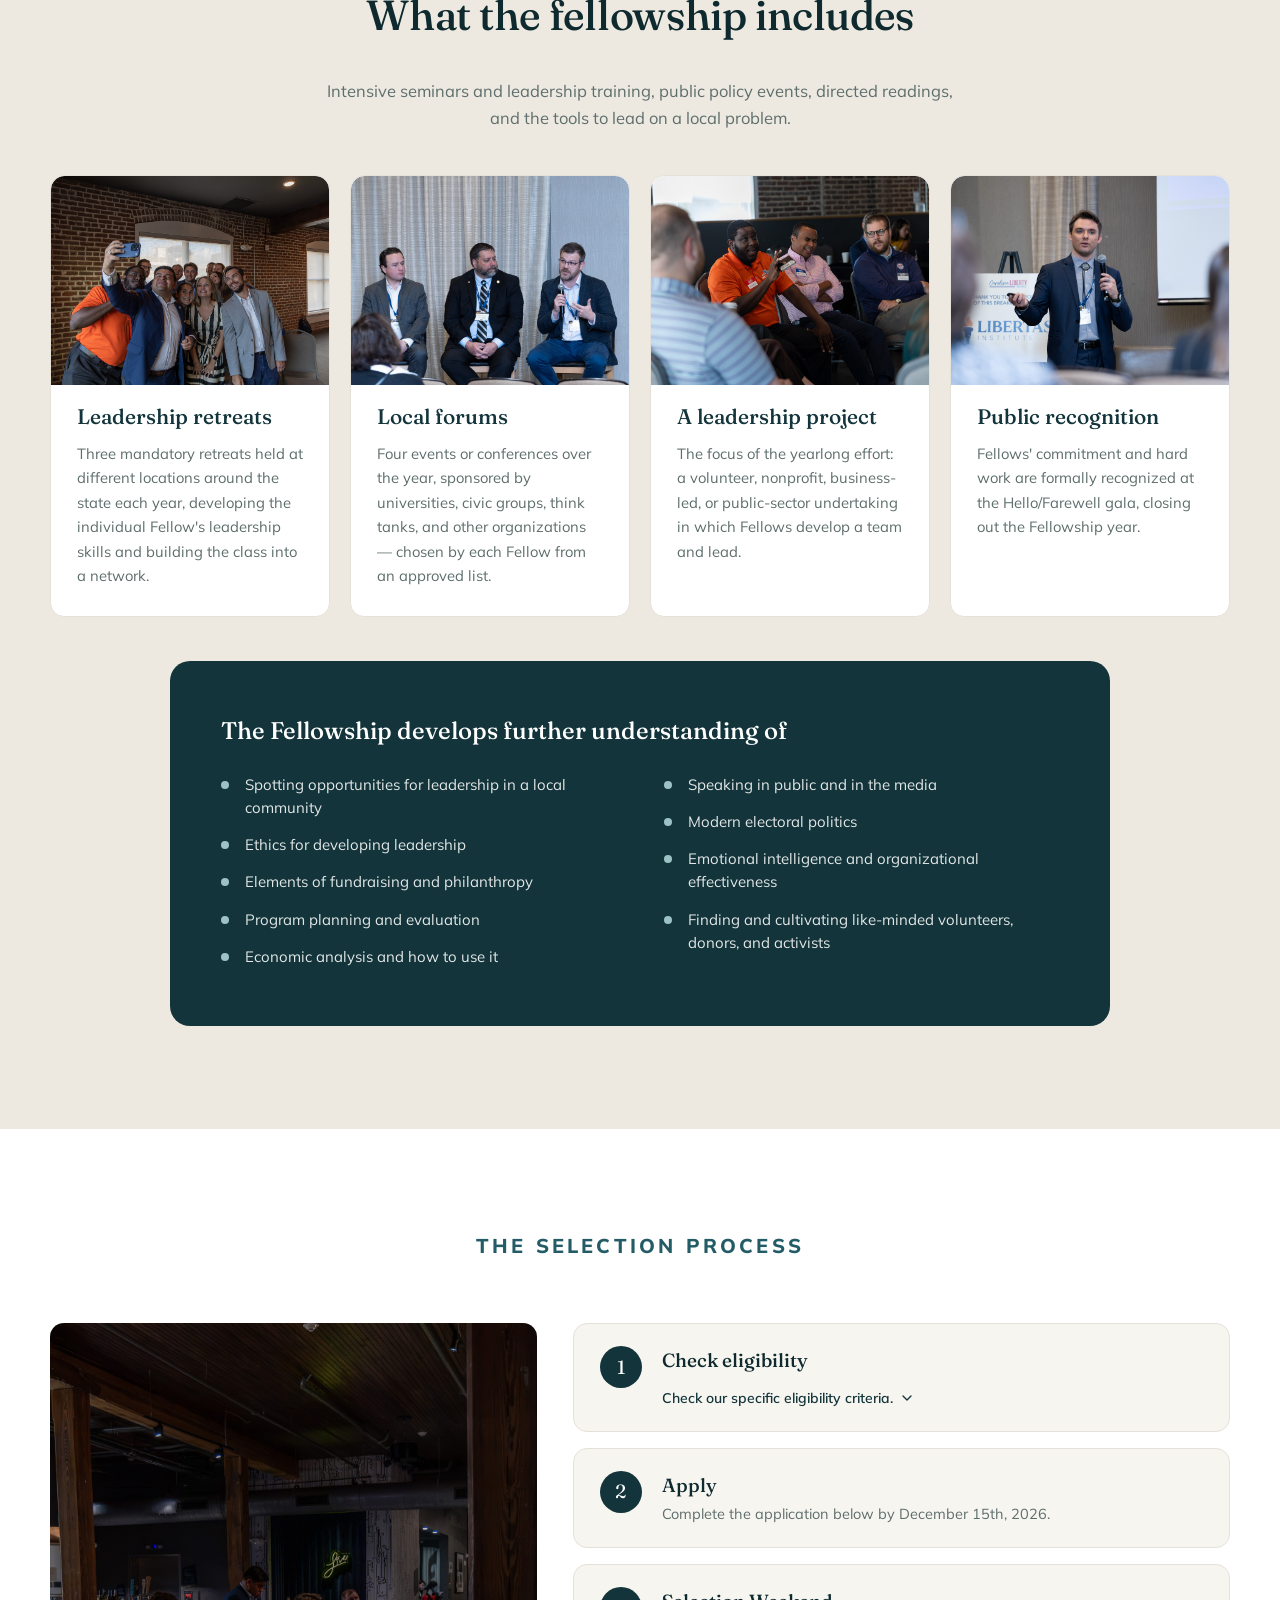
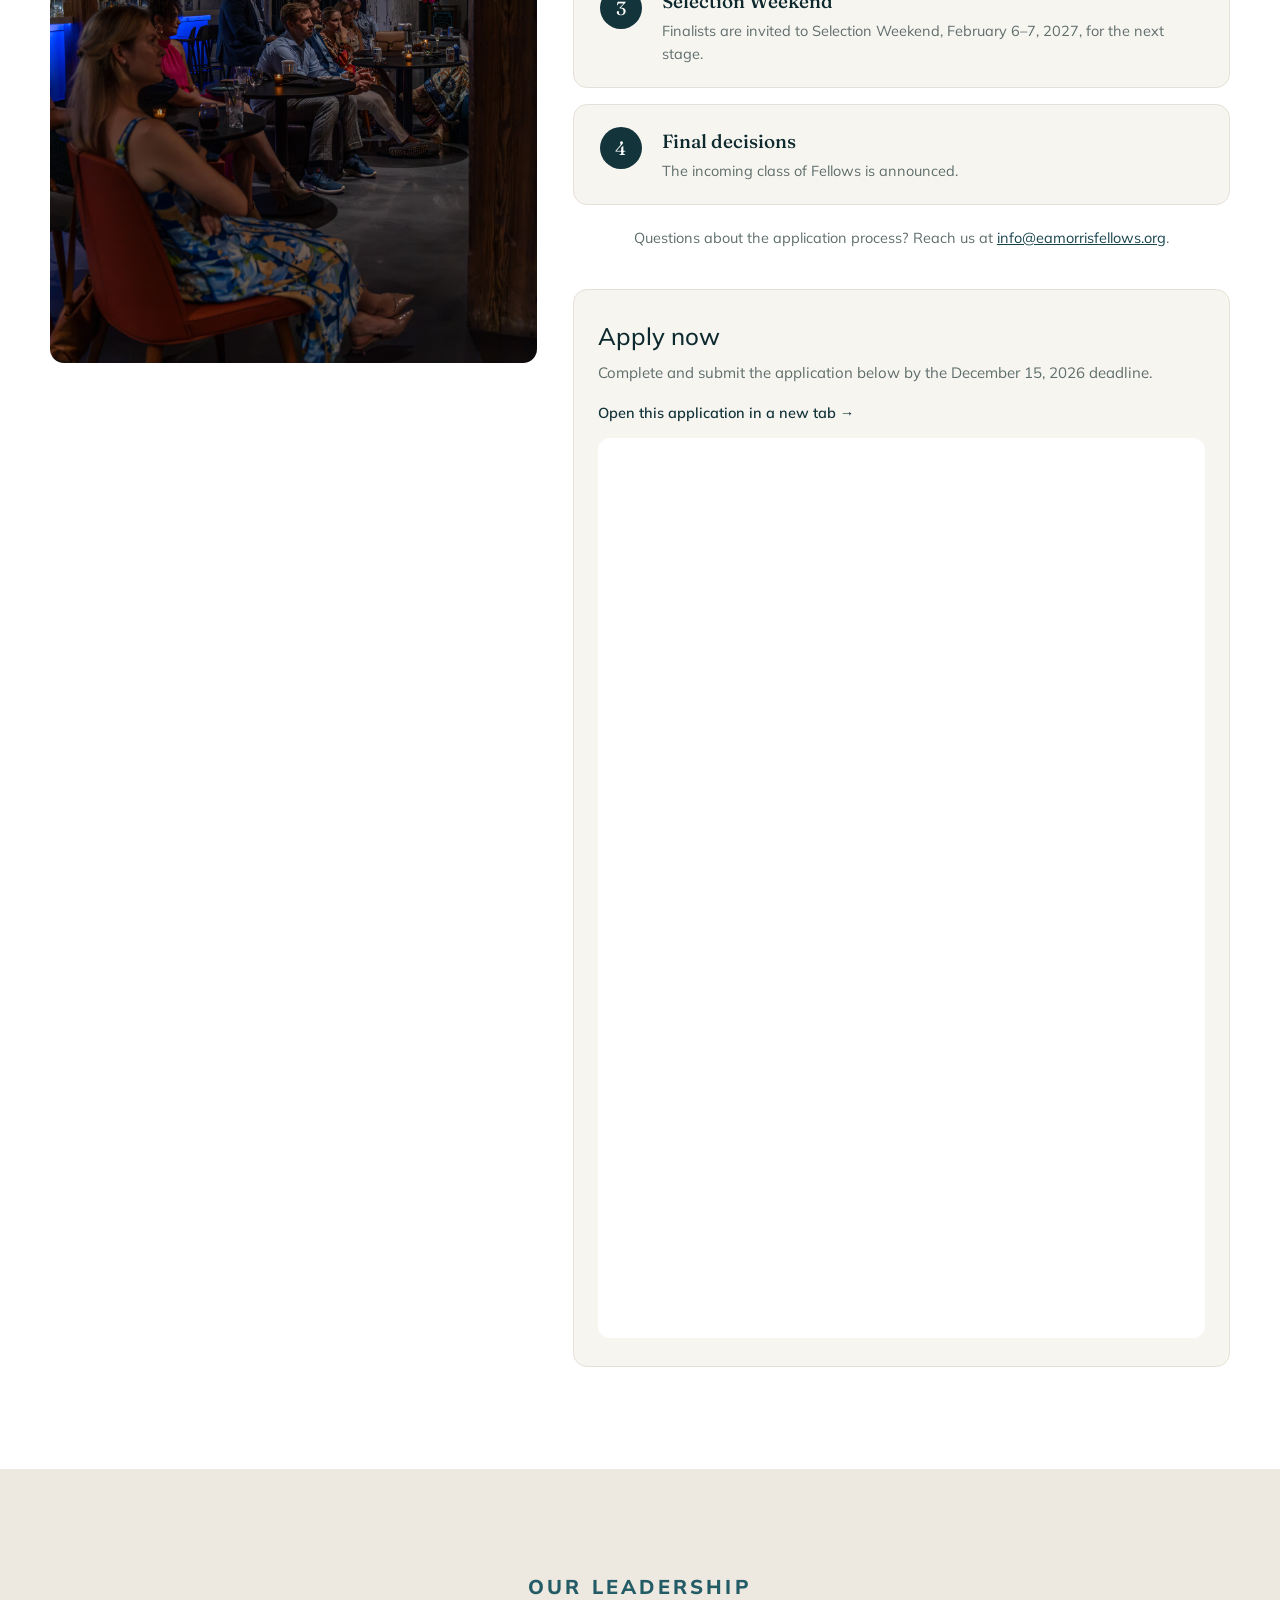
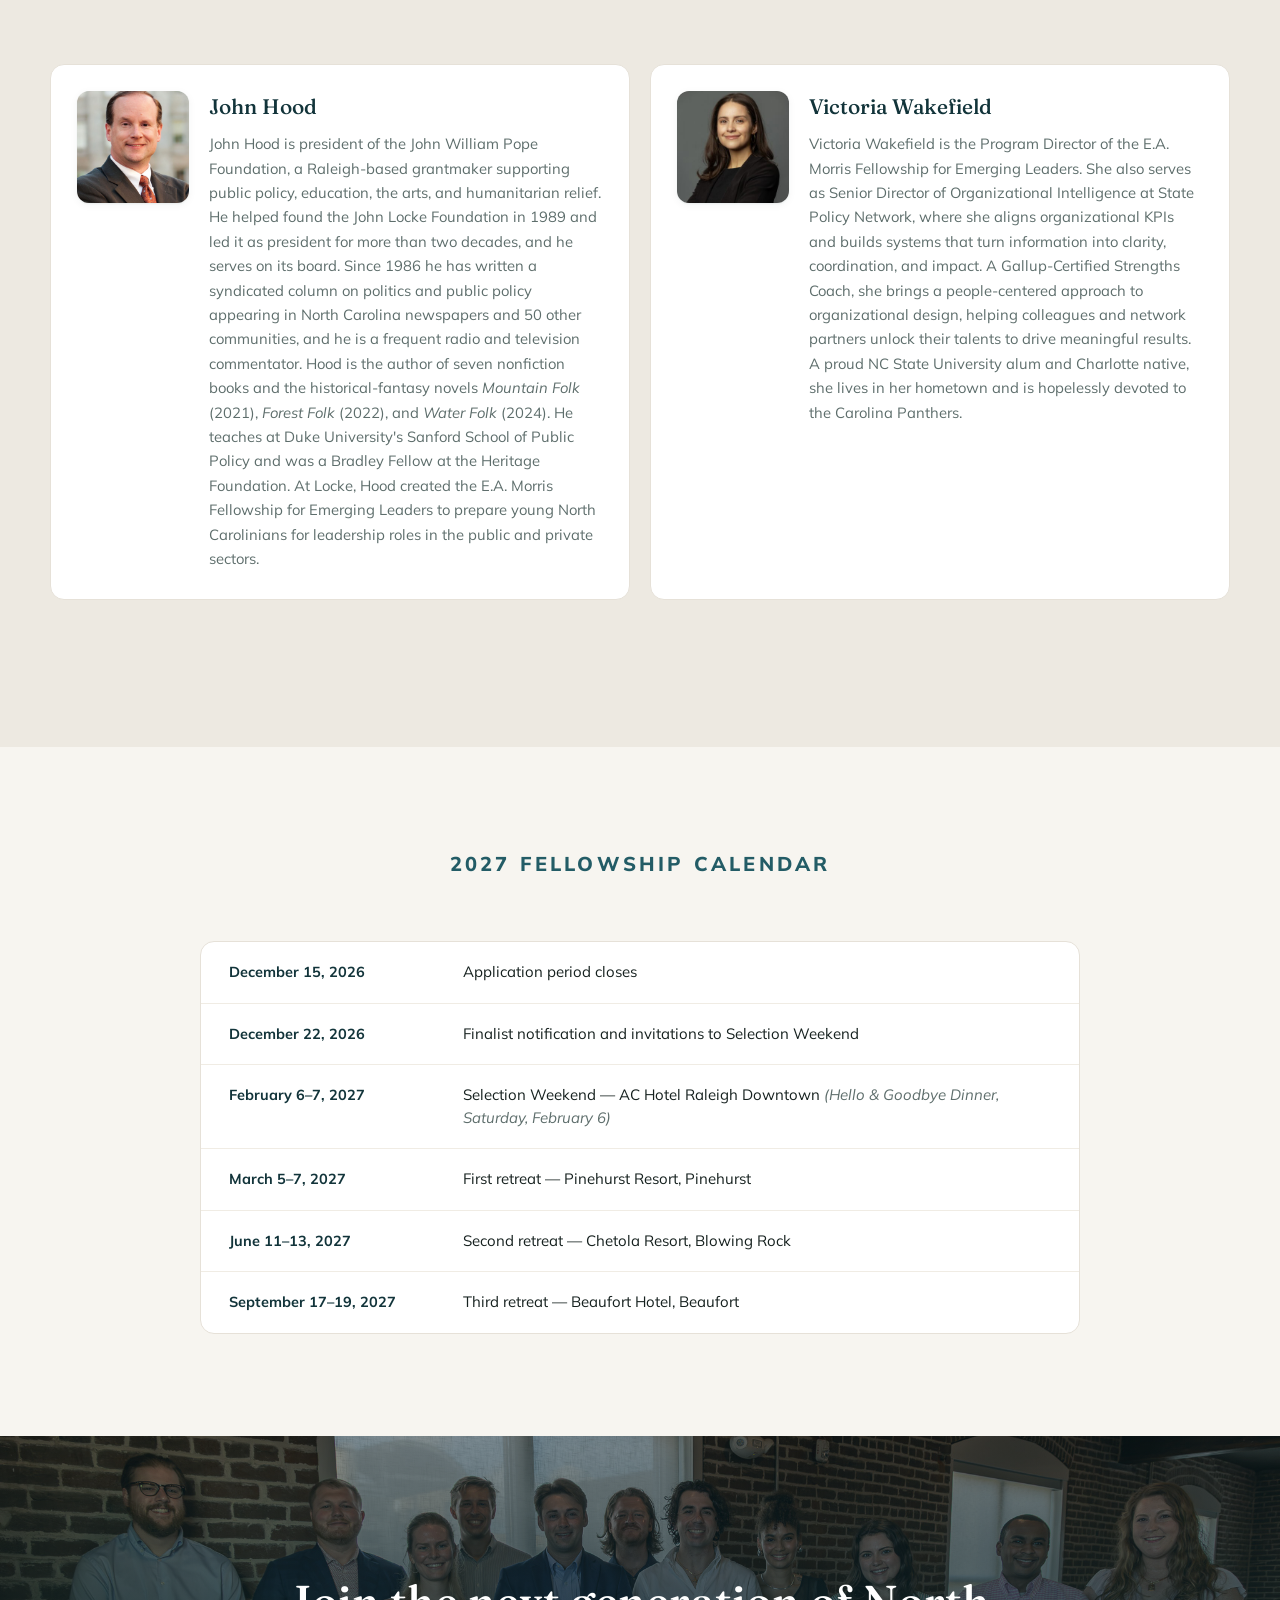
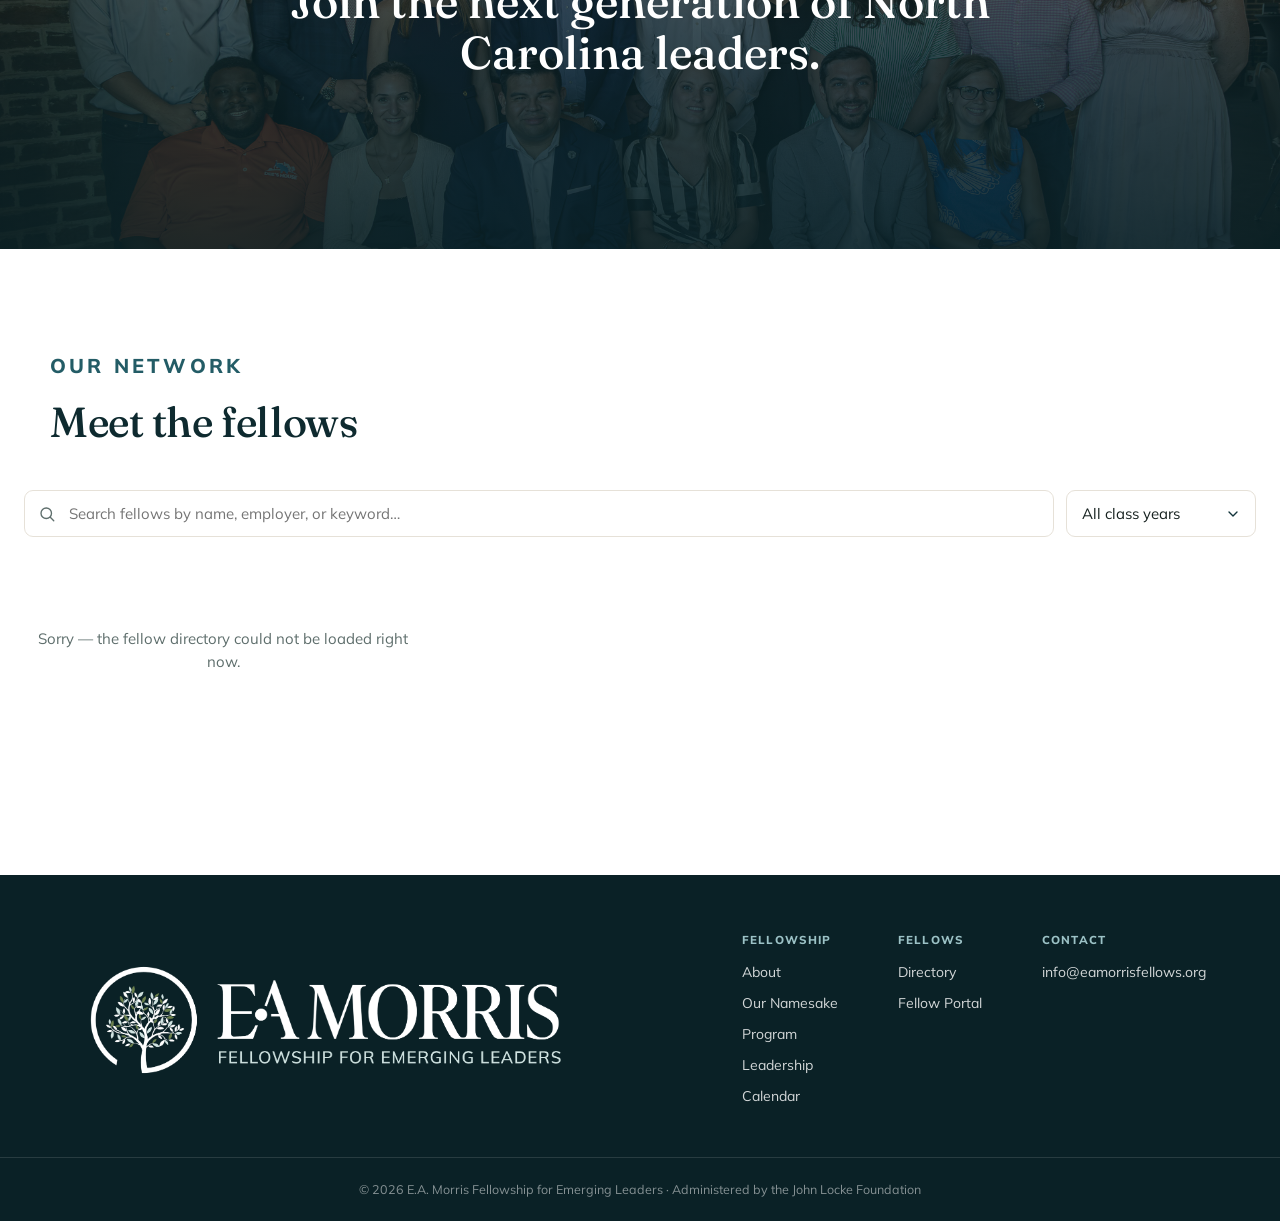
==== commit db1dc21e: "Remove Apply button from final CTA" ====
--- a/index.html
+++ b/index.html
@@ -406,9 +406,6 @@
       <div class="final-cta-overlay" aria-hidden="true"></div>
       <div class="final-cta-inner">
         <h2 class="final-cta-title">Join the next generation of North Carolina leaders.</h2>
-        <div class="final-cta-buttons">
-          <a href="#selection" class="btn-primary btn-inline">Apply</a>
-        </div>
       </div>
     </section>
 
